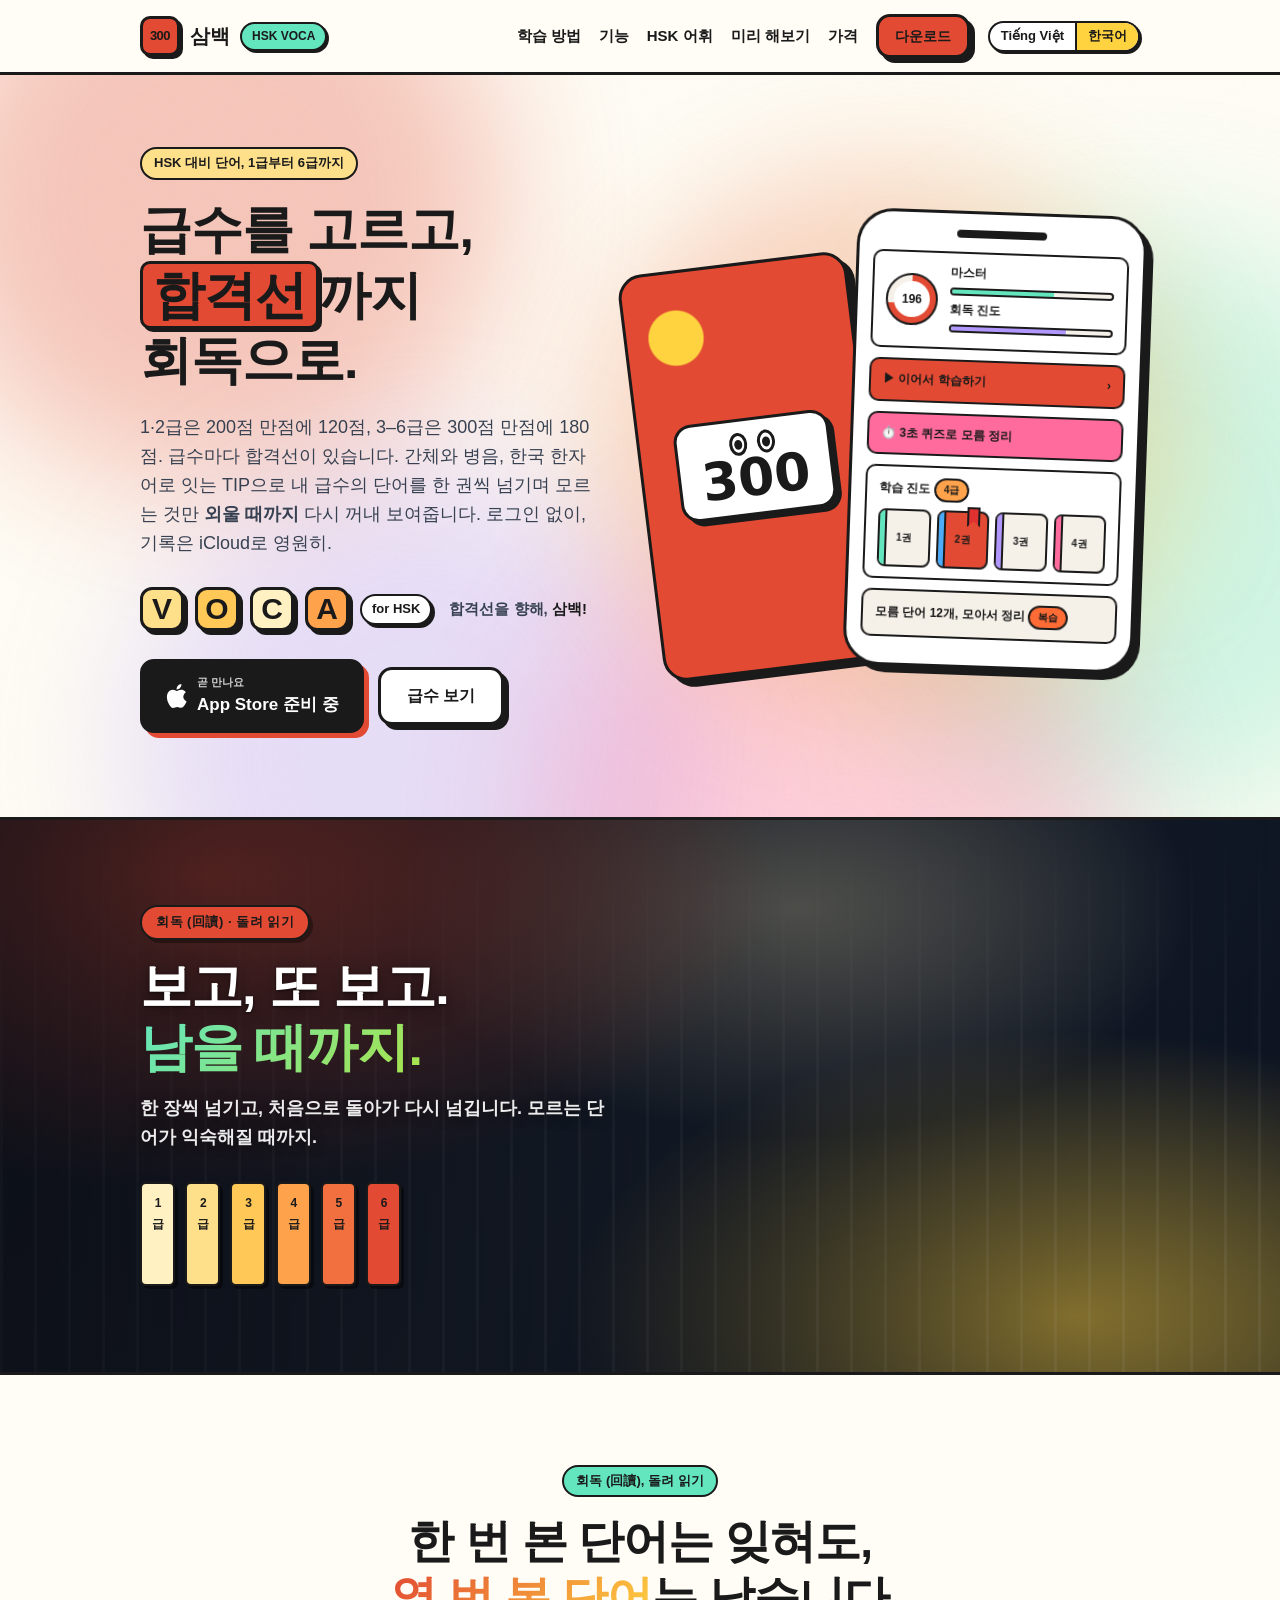
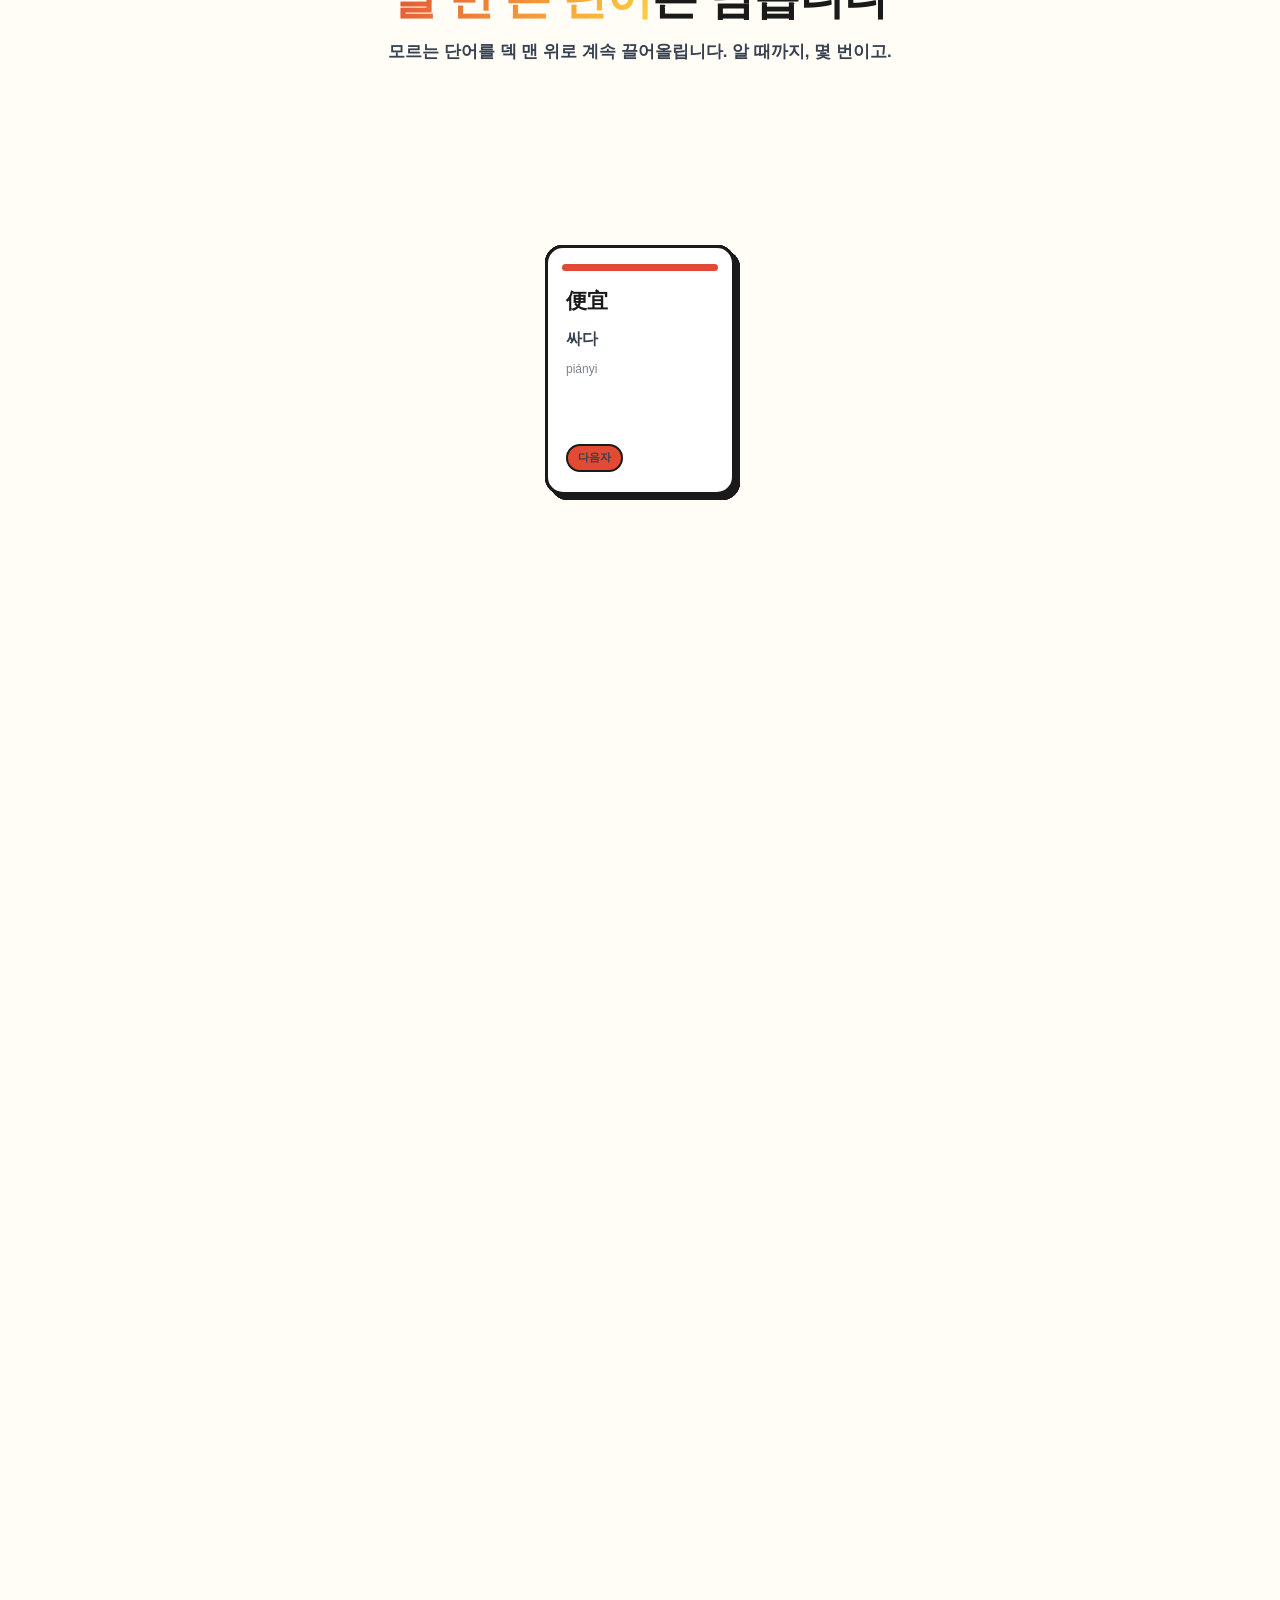
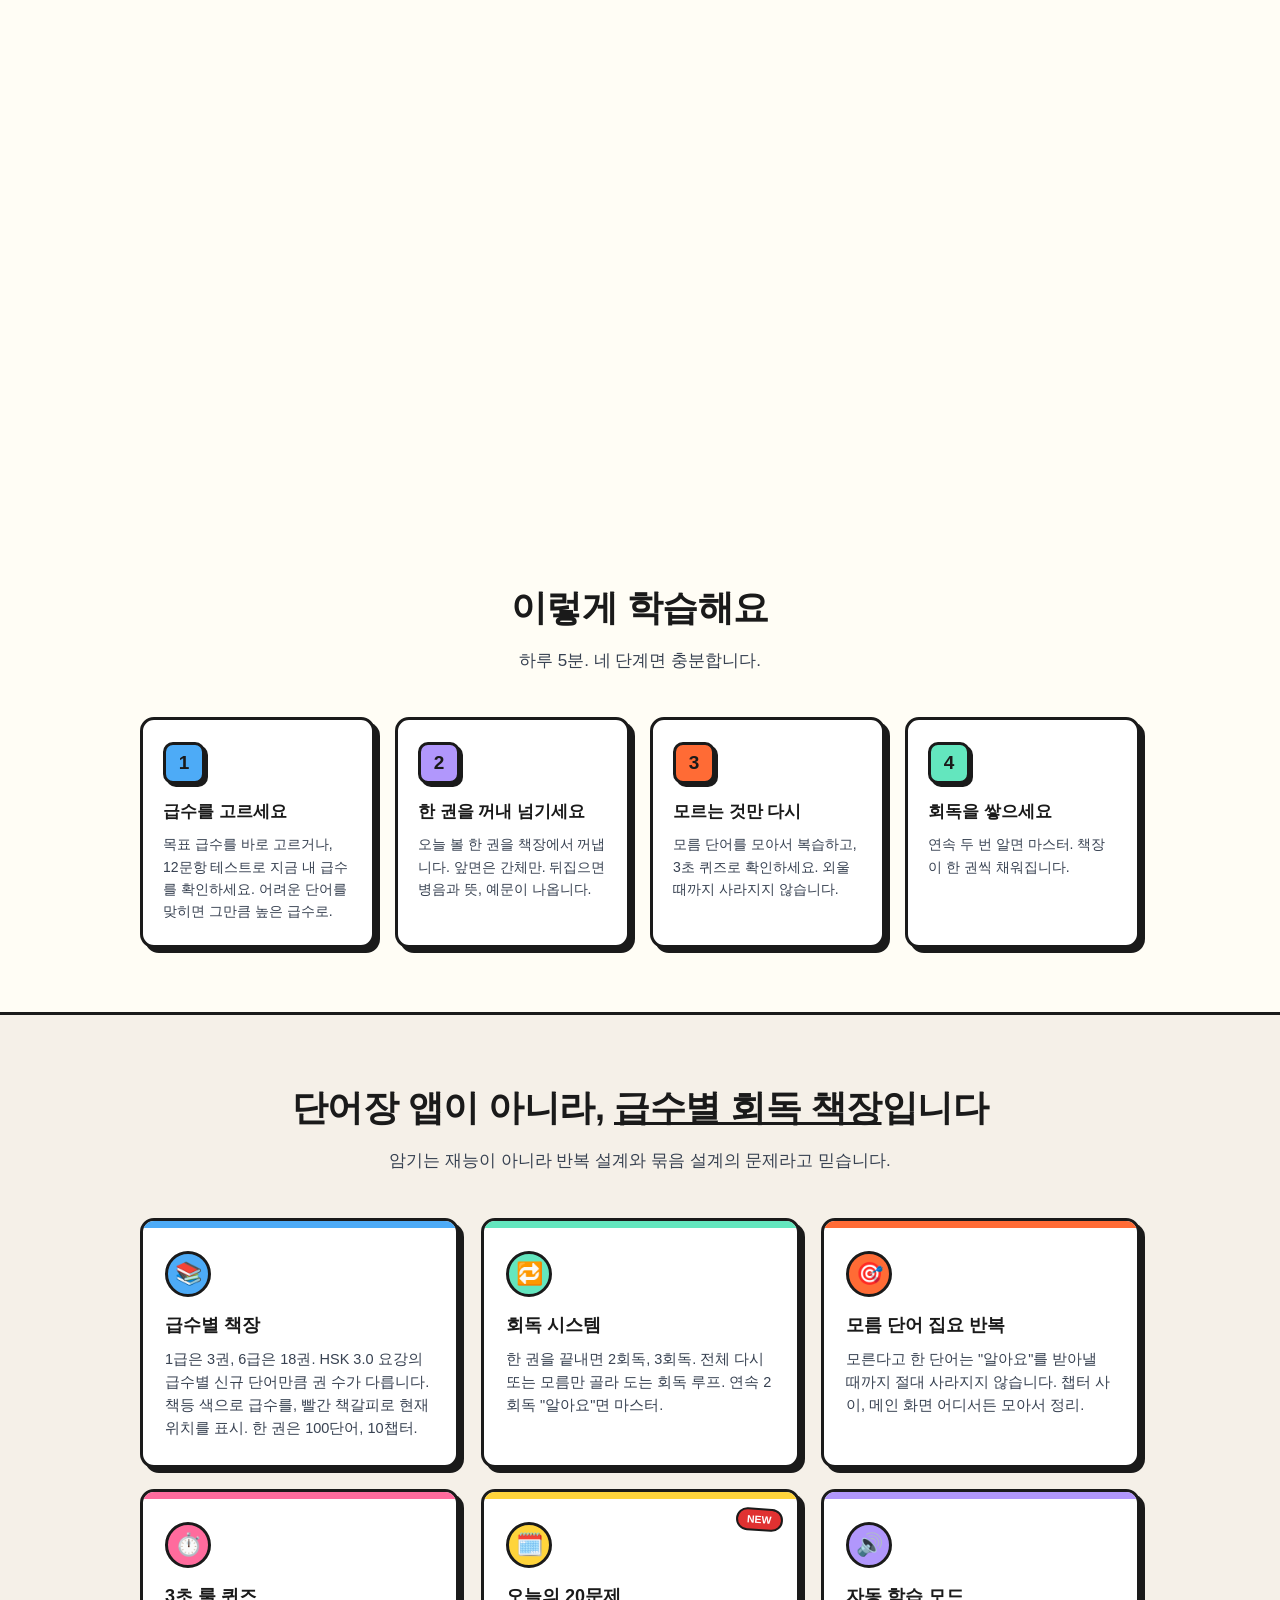
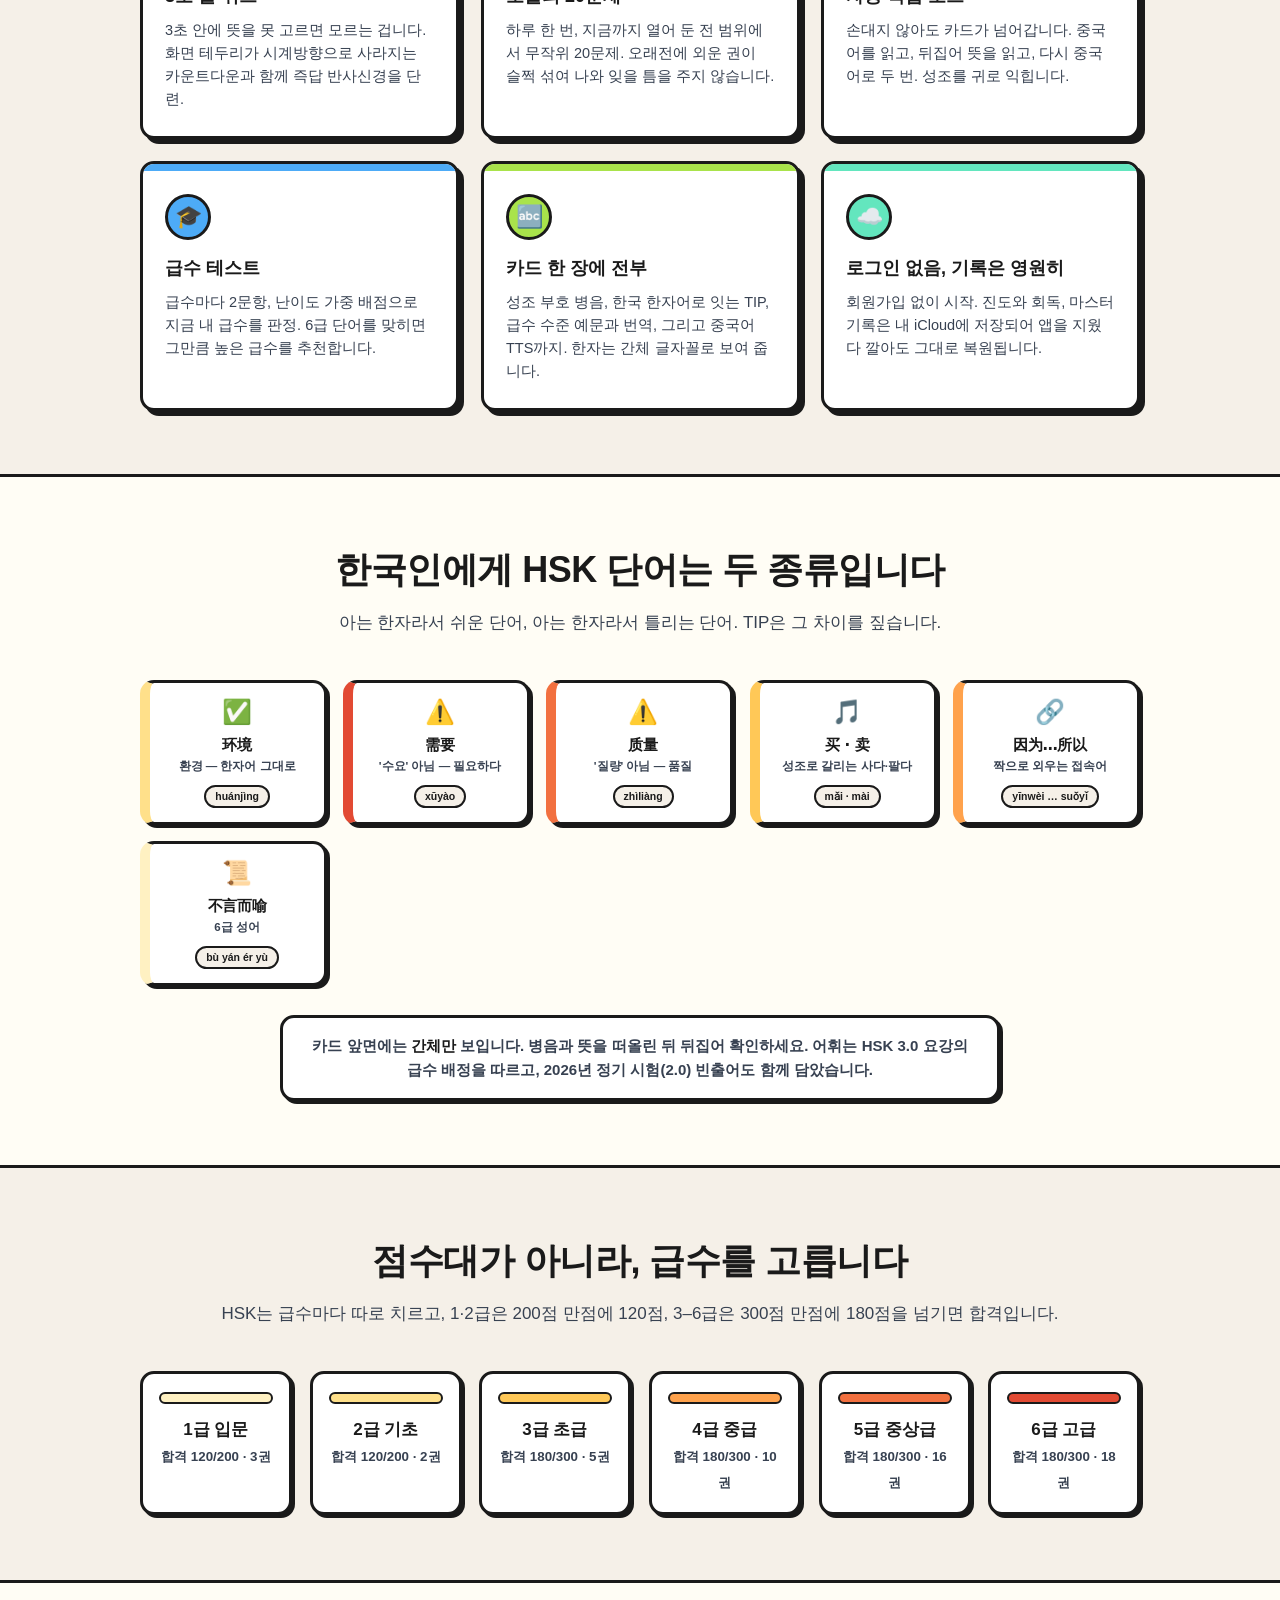
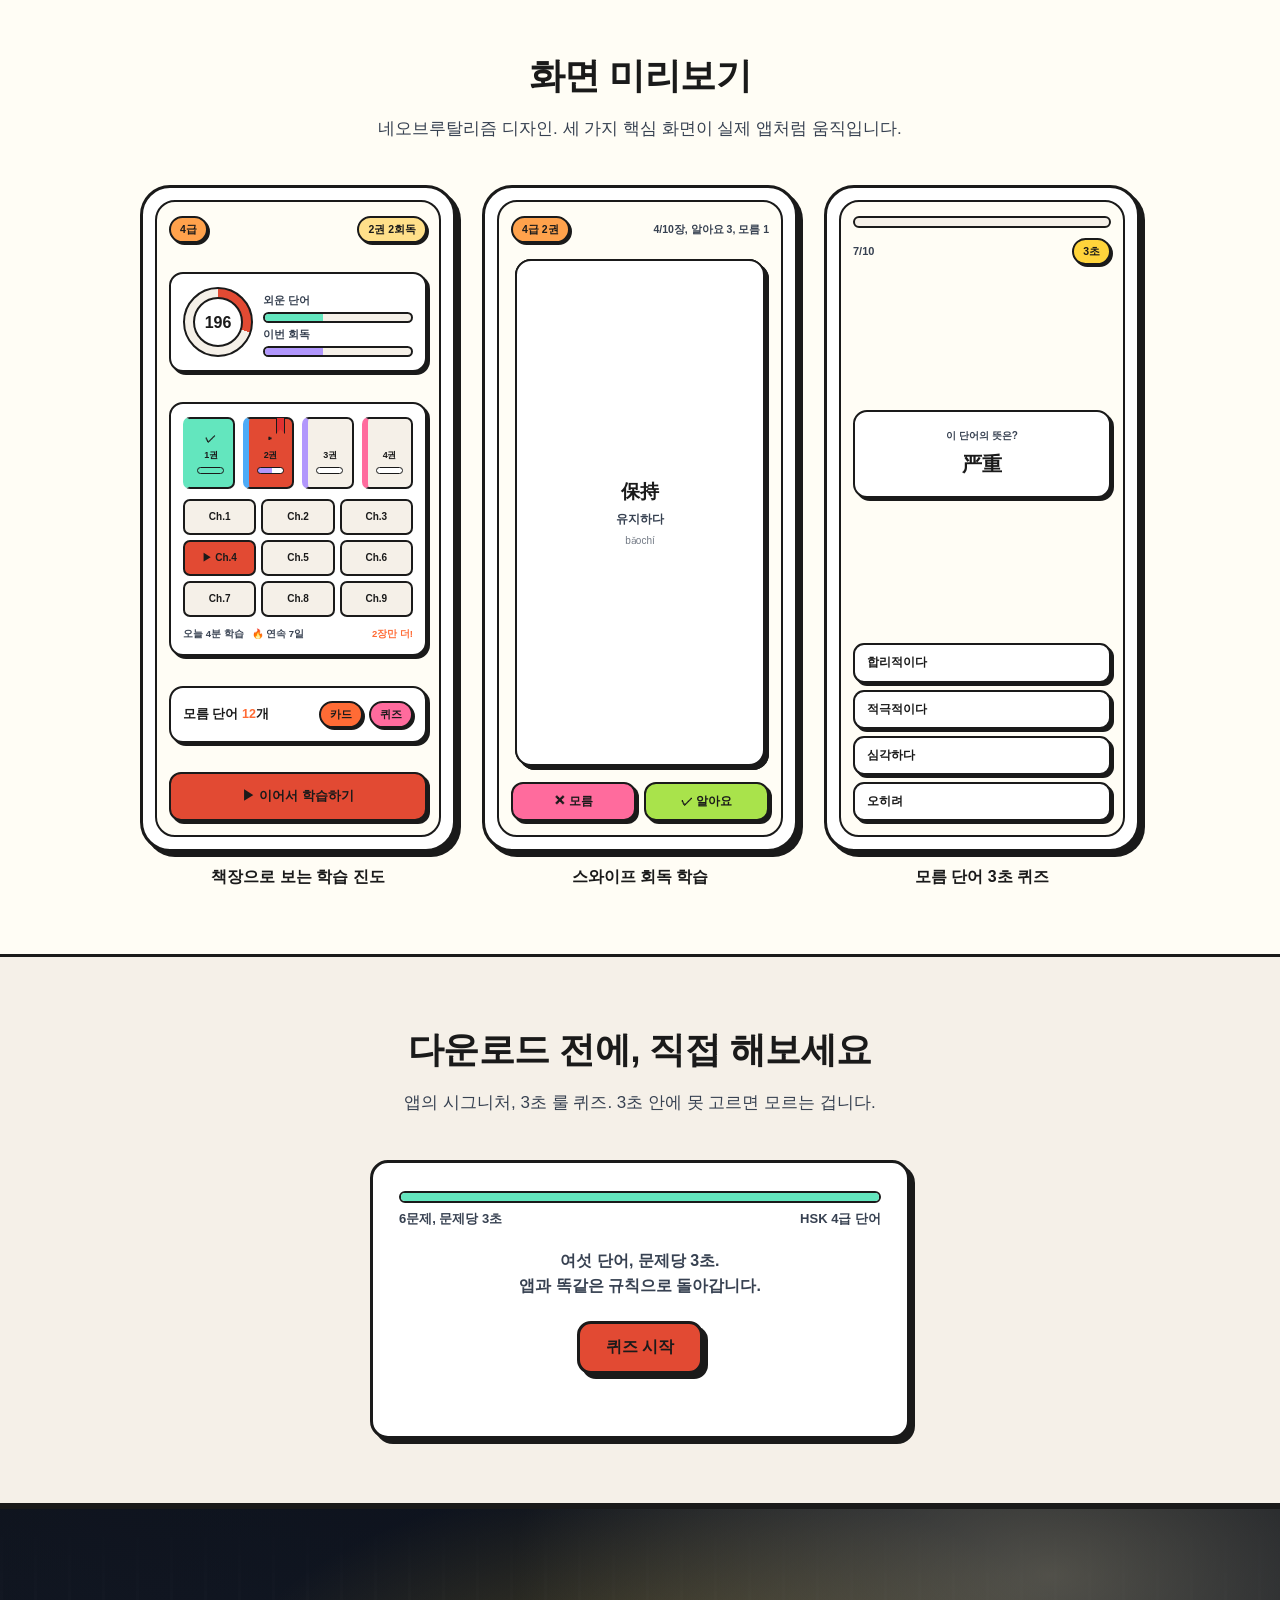
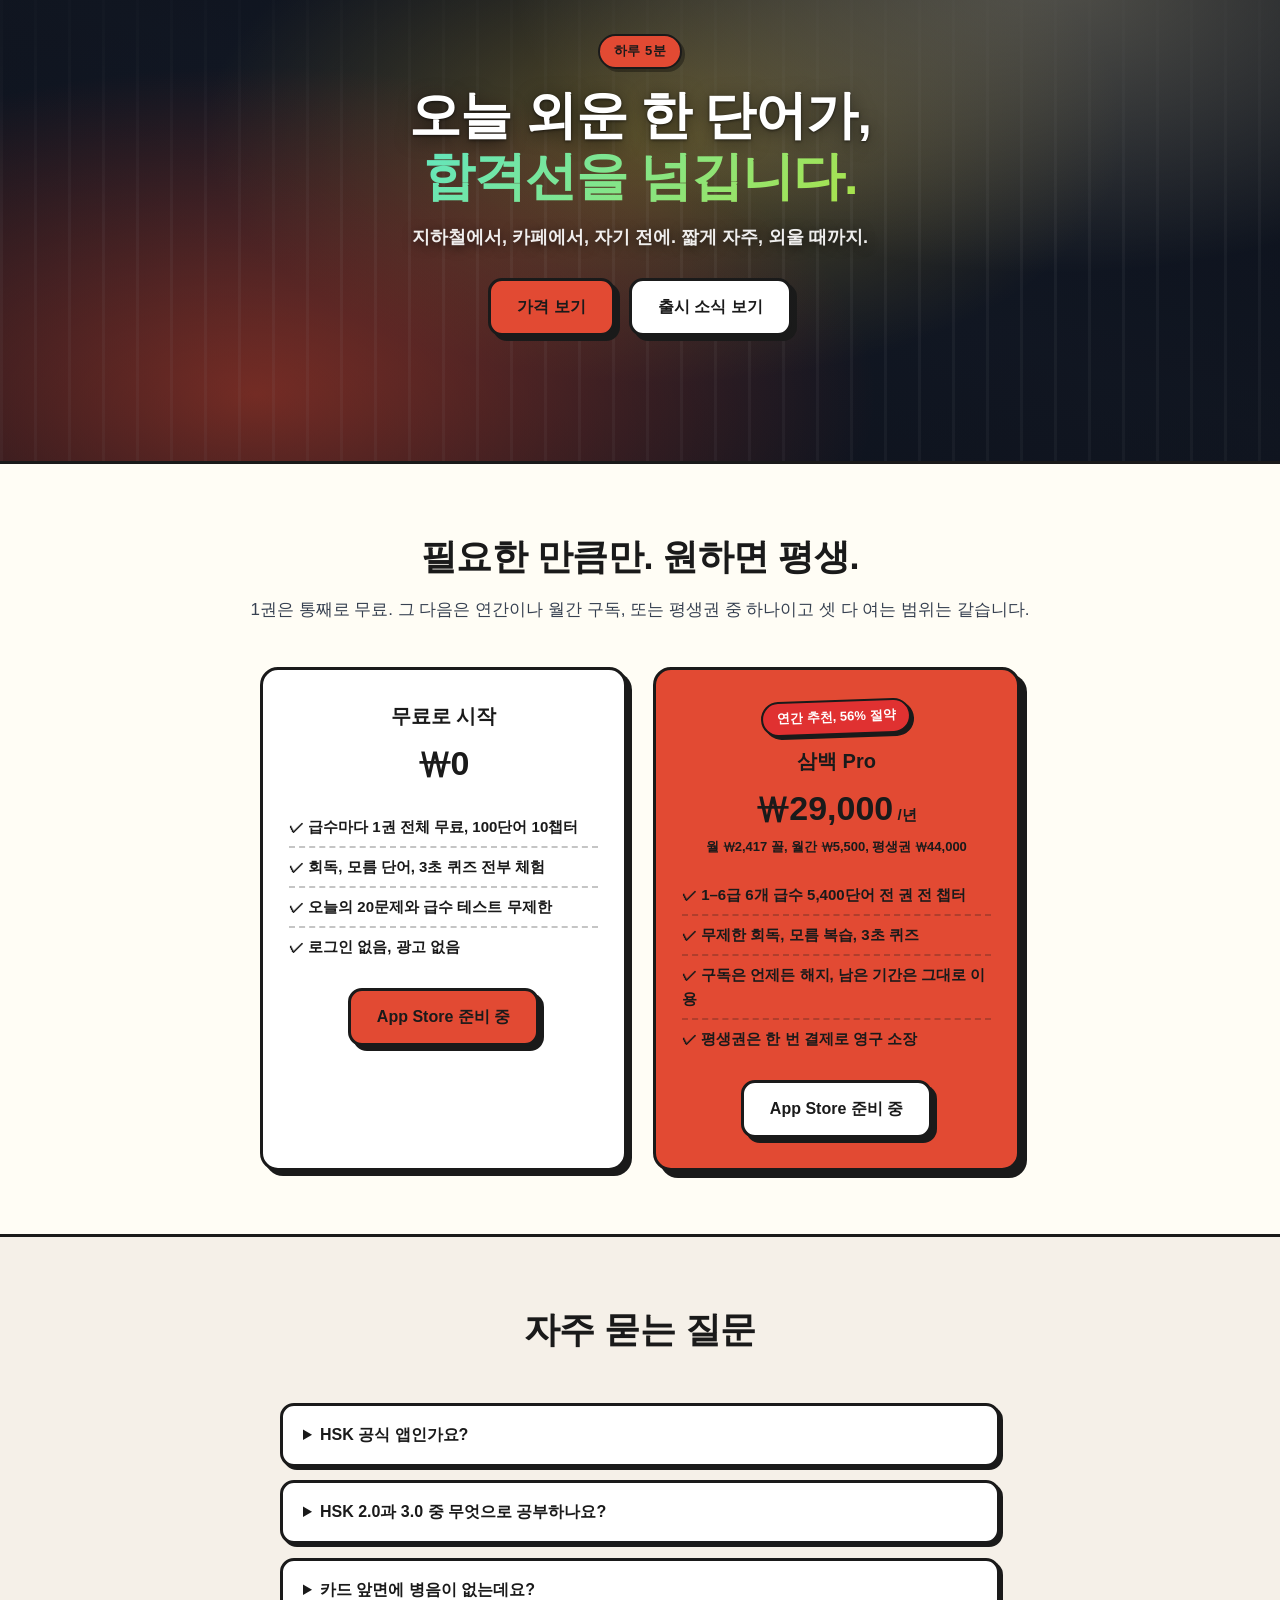
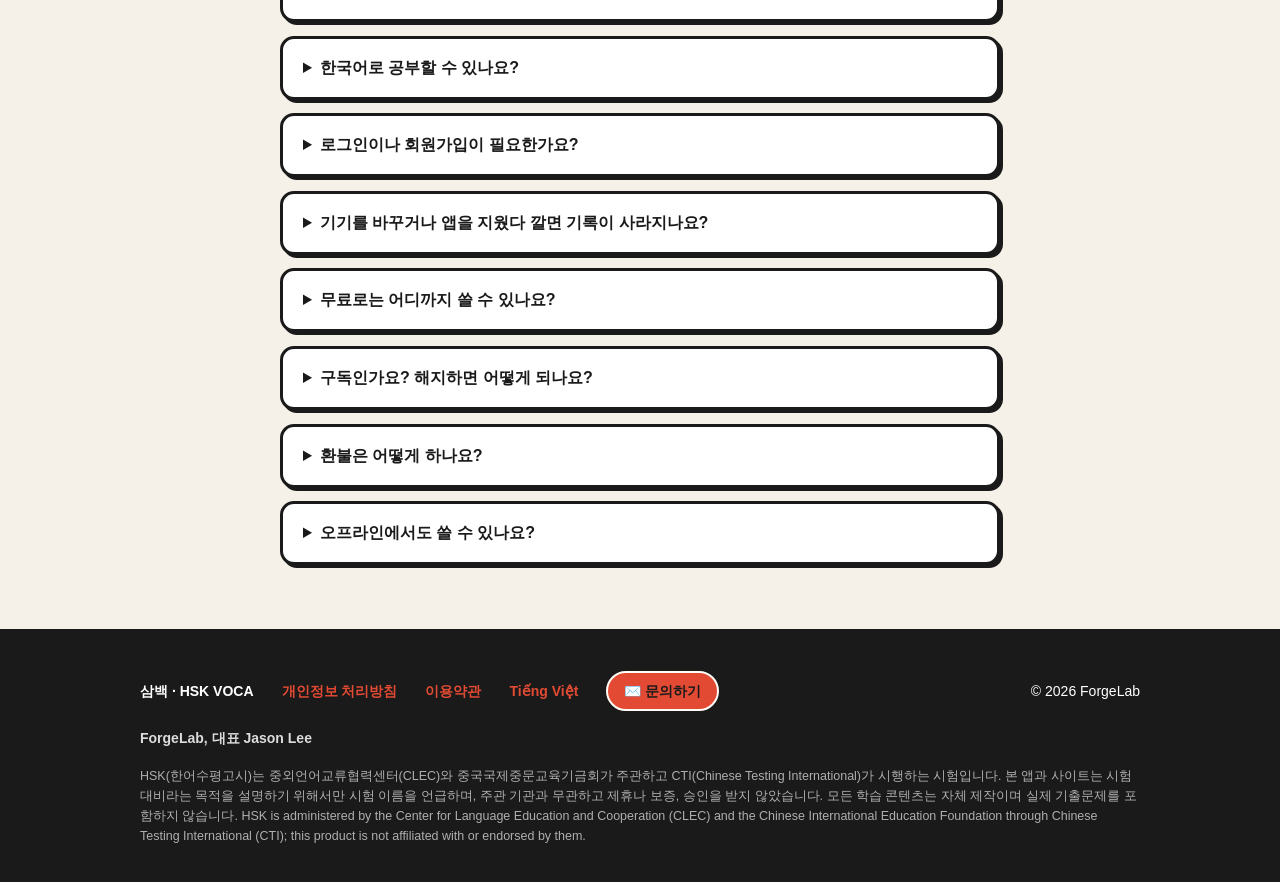
==== docs/ko/index.html @ 546df402 "Site: Vietnamese-first Từ Vựng HSK home, Korean page under /ko, vi/ko/en policies, HSK terms, phone " ====
<!DOCTYPE html>
<html lang="ko">
<head>
<meta charset="UTF-8" />
<meta name="viewport" content="width=device-width, initial-scale=1.0" />
<title>삼백 · HSK VOCA, 회독으로 끝내는 HSK 단어</title>
<meta name="description" content="삼백(HSK VOCA)은 HSK(한어수평고시) 대비 단어 앱입니다. 1급부터 6급까지 급수를 고르고, 간체·병음·한국 한자어 TIP으로 모르는 단어만 외울 때까지 회독. 로그인 없이, 기록은 iCloud로." />
<meta property="og:title" content="삼백 · HSK VOCA, 회독으로 끝내는 HSK 단어" />
<meta property="og:description" content="HSK 1–6급 급수별 단어 앱. 합격선까지 모르는 단어만 외울 때까지 회독." />
<meta property="og:type" content="website" />
<meta property="og:locale" content="ko_KR" />
<meta property="og:url" content="https://jsonpassion.github.io/C300/ko/" />
<link rel="canonical" href="https://jsonpassion.github.io/C300/ko/" />
<link rel="alternate" hreflang="vi" href="https://jsonpassion.github.io/C300/" />
<link rel="alternate" hreflang="ko" href="https://jsonpassion.github.io/C300/ko/" />
<link rel="alternate" hreflang="x-default" href="https://jsonpassion.github.io/C300/" />
<link rel="icon" href="data:image/svg+xml,%3Csvg xmlns='http://www.w3.org/2000/svg' viewBox='0 0 64 64'%3E%3Crect x='4' y='4' width='56' height='56' rx='12' fill='%23E24A33' stroke='%231A1A1A' stroke-width='5'/%3E%3Cpolygon points='32,14 37,27 51,27 40,36 44,50 32,41 20,50 24,36 13,27 27,27' fill='%23FFD23F' stroke='%231A1A1A' stroke-width='2'/%3E%3C/svg%3E" />
<link rel="stylesheet" href="../styles.css" />
</head>
<body>
<script>document.documentElement.classList.add('js');</script>

<!-- Soft drifting aurora + grain (atmosphere behind everything) -->
<div class="aurora" aria-hidden="true">
  <span class="blob b-blue"></span>
  <span class="blob b-mint"></span>
  <span class="blob b-lav"></span>
  <span class="blob b-pink"></span>
</div>
<div class="grain" aria-hidden="true"></div>

<!-- ======================= NAV ======================= -->
<nav class="nav">
  <div class="nav-inner">
    <a class="logo" href="#">
      <span class="logo-block">300</span> 삼백 <span class="logo-kr">HSK VOCA</span>
    </a>
    <div class="nav-links">
      <a href="#how">학습 방법</a>
      <a href="#features">기능</a>
      <a href="#topics">HSK 어휘</a>
      <a href="#demo">미리 해보기</a>
      <a href="#pricing">가격</a>
      <a class="nb-btn nav-cta" href="#download">다운로드</a>
    </div>
    <div class="lang-switch" aria-label="언어 선택 / Ngôn ngữ">
      <a href="../" lang="vi" hreflang="vi"><span class="ls-full">Tiếng Việt</span><span class="ls-short">VI</span></a>
      <a href="./" lang="ko" hreflang="ko" aria-current="page"><span class="ls-full">한국어</span><span class="ls-short">KO</span></a>
    </div>
  </div>
</nav>

<!-- ======================= HERO ======================= -->
<header class="hero wrap" id="download">
  <div data-reveal="up">
    <span class="nb-tag" style="background: #FFE08A; margin-bottom: 18px;">HSK 대비 단어, 1급부터 6급까지</span>
    <h1>급수를 고르고,<br /><span class="hl">합격선</span>까지<br />회독으로.</h1>
    <p class="sub">
      1·2급은 200점 만점에 120점, 3–6급은 300점 만점에 180점. 급수마다 합격선이 있습니다.
      간체와 병음, 한국 한자어로 잇는 TIP으로 내 급수의 단어를 한 권씩 넘기며 모르는 것만 <strong>외울 때까지</strong> 다시 꺼내 보여줍니다.
      로그인 없이, 기록은 iCloud로 영원히.
    </p>
    <div class="kr-brand" aria-label="VOCA for HSK, 합격선을 향해 삼백">
      <span class="kk" style="background: #FFE08A;">V</span>
      <span class="kk" style="background: #FFC857;">O</span>
      <span class="kk" style="background: #FFF1C2;">C</span>
      <span class="kk" style="background: #FFA24C;">A</span>
      <span class="kk-for">for HSK</span>
      <span class="kr-brand-label">합격선을 향해, <strong>삼백!</strong></span>
    </div>
    <div class="hero-ctas">
      <span class="store-badge soon" aria-label="App Store 출시 준비 중">
        <svg width="22" height="26" viewBox="0 0 22 26" fill="currentColor" aria-hidden="true"><path d="M18.3 13.8c0-3 2.5-4.5 2.6-4.6-1.4-2.1-3.6-2.4-4.4-2.4-1.9-.2-3.7 1.1-4.6 1.1-1 0-2.4-1.1-4-1.1-2 0-3.9 1.2-5 3-2.1 3.7-.5 9.1 1.5 12.1 1 1.5 2.2 3.1 3.8 3 1.5-.1 2.1-1 4-1s2.4 1 4 .9c1.7 0 2.7-1.5 3.7-3 1.2-1.7 1.6-3.4 1.7-3.5-.1 0-3.2-1.2-3.3-4.5zM15.2 4.8c.8-1 1.4-2.4 1.2-3.8-1.2.1-2.7.8-3.5 1.8-.8.9-1.5 2.3-1.3 3.7 1.4.1 2.8-.7 3.6-1.7z"/></svg>
        <span><small>곧 만나요</small><span class="big">App Store 준비 중</span></span>
      </span>
      <a class="nb-btn secondary" href="#levels">급수 보기</a>
    </div>
  </div>

  <!-- CSS-drawn app preview (출시 스크린샷 교체 전 임시 목업) -->
  <div class="hero-visual" data-reveal="zoom">
  <div class="glow" aria-hidden="true"></div>
  <div class="reel reel-slot" aria-hidden="true">
    <!-- 온보딩 영상 자리: assets/video/onboarding-loop.mp4 가 생기면 <video> 로 교체 -->
    <div class="slot-card"><b>300</b><span class="slot-eyes"><i></i><i></i></span></div>
  </div>
  <div class="phone" aria-hidden="true">
    <div class="notch"></div>
    <div class="mock-row score">
      <div class="mock-ring"><span>196</span></div>
      <div class="mock-bars">
        마스터 <div class="mock-bar"><i style="width:64%; background: var(--mint);"></i></div>
        회독 진도 <div class="mock-bar"><i style="width:72%; background: var(--lavender);"></i></div>
      </div>
    </div>
    <div class="mock-row mock-cta">▶ 이어서 학습하기 <span>›</span></div>
    <div class="mock-row" style="background: var(--pink);">⏱️ 3초 퀴즈로 모름 정리</div>
    <div class="mock-row">
      학습 진도 <span class="mock-chip" style="background: #FFA24C;">4급</span>
      <div class="mock-books" style="margin-top:8px;">
        <div class="mock-book">1권</div>
        <div class="mock-book reading b2">2권</div>
        <div class="mock-book b3">3권</div>
        <div class="mock-book b4">4권</div>
      </div>
    </div>
    <div class="mock-row" style="background: var(--surface);">모름 단어 12개, 모아서 정리 <span class="mock-chip" style="background: var(--coral);">복습</span></div>
  </div>
  </div>
</header>

<!-- ======================= STATEMENT BAND 1 ======================= -->
<section class="cinema" id="film" aria-label="회독 브랜드 필름">
  <!-- 가로 필름 자리: assets/video/hero-fan.mp4 가 생기면 <video> 로 교체 -->
  <div class="cinema-art" aria-hidden="true"></div>
  <div class="scrim"></div>
  <div class="cinema-inner">
    <div class="cinema-copy">
      <span class="kicker">회독 (回讀) · 돌려 읽기</span>
      <h2>보고, 또 보고.<br /><span class="film-hl">남을 때까지.</span></h2>
      <p>한 장씩 넘기고, 처음으로 돌아가 다시 넘깁니다. 모르는 단어가 익숙해질 때까지.</p>
      <div class="spines" aria-hidden="true">
        <span class="spine" style="background: #FFF1C2;">1급</span>
        <span class="spine" style="background: #FFE08A;">2급</span>
        <span class="spine" style="background: #FFC857;">3급</span>
        <span class="spine" style="background: #FFA24C;">4급</span>
        <span class="spine" style="background: #F2703F;">5급</span>
        <span class="spine" style="background: #E24A33;">6급</span>
      </div>
    </div>
  </div>
</section>

<!-- ======================= STORY: scroll-linked card fan ======================= -->
<section class="fan" id="story">
  <div class="fan-inner">
    <div class="fan-copy">
      <span class="nb-tag" style="background: var(--mint);">회독 (回讀), 돌려 읽기</span>
      <h2>한 번 본 단어는 잊혀도,<br /><em>열 번 본 단어</em>는 남습니다</h2>
      <p>모르는 단어를 덱 맨 위로 계속 끌어올립니다. 알 때까지, 몇 번이고.</p>
    </div>
    <div class="fan-stage">
      <div class="fan-deck" id="fanDeck">
        <article class="fan-card" style="--a:-26deg; --x:-340px; --y:34px;">
          <div class="fc-strip" style="background: #FFF1C2;"></div>
          <b lang="zh-CN">环境</b><span>환경</span><i>huánjìng</i>
          <span class="fc-badge" style="background: #FFF1C2;">한자어 같음</span>
        </article>
        <article class="fan-card" style="--a:-15deg; --x:-196px; --y:8px;">
          <div class="fc-strip" style="background: #FFE08A;"></div>
          <b lang="zh-CN">需要</b><span>필요하다</span><i>xūyào</i>
          <span class="fc-badge" style="background: #FFE08A;">뜻이 다른 한자어</span>
        </article>
        <article class="fan-card" style="--a:-5deg; --x:-66px; --y:-6px;">
          <div class="fc-strip" style="background: #FFC857;"></div>
          <b lang="zh-CN">否则</b><span>그렇지 않으면</span><i>fǒuzé</i>
          <span class="fc-badge" style="background: #FFC857;">접속어</span>
        </article>
        <article class="fan-card" style="--a:5deg; --x:66px; --y:-6px;">
          <div class="fc-strip" style="background: #FFA24C;"></div>
          <b lang="zh-CN">采取</b><span>채택하다</span><i>cǎiqǔ</i>
          <span class="fc-badge" style="background: #FFA24C;">서면어</span>
        </article>
        <article class="fan-card" style="--a:15deg; --x:196px; --y:8px;">
          <div class="fc-strip" style="background: #F2703F;"></div>
          <b lang="zh-CN">截然不同</b><span>완전히 다르다</span><i>jiérán bùtóng</i>
          <span class="fc-badge" style="background: #F2703F;">성어</span>
        </article>
        <article class="fan-card" style="--a:26deg; --x:340px; --y:34px;">
          <div class="fc-strip" style="background: #E24A33;"></div>
          <b lang="zh-CN">便宜</b><span>싸다</span><i>piányi</i>
          <span class="fc-badge" style="background: #E24A33;">다음자</span>
        </article>
      </div>
    </div>
  </div>
</section>

<!-- ======================= HOW IT WORKS ======================= -->
<section id="how">
  <div class="wrap">
    <div class="sec-head">
      <h2>이렇게 학습해요</h2>
      <p>하루 5분. 네 단계면 충분합니다.</p>
    </div>
    <div class="steps">
      <div class="step">
        <div class="step-num" style="background: var(--blue);">1</div>
        <h3>급수를 고르세요</h3>
        <p>목표 급수를 바로 고르거나, 12문항 테스트로 지금 내 급수를 확인하세요. 어려운 단어를 맞히면 그만큼 높은 급수로.</p>
      </div>
      <div class="step">
        <div class="step-num" style="background: var(--lavender);">2</div>
        <h3>한 권을 꺼내 넘기세요</h3>
        <p>오늘 볼 한 권을 책장에서 꺼냅니다. 앞면은 간체만. 뒤집으면 병음과 뜻, 예문이 나옵니다.</p>
      </div>
      <div class="step">
        <div class="step-num" style="background: var(--coral);">3</div>
        <h3>모르는 것만 다시</h3>
        <p>모름 단어를 모아서 복습하고, 3초 퀴즈로 확인하세요. 외울 때까지 사라지지 않습니다.</p>
      </div>
      <div class="step">
        <div class="step-num" style="background: var(--mint);">4</div>
        <h3>회독을 쌓으세요</h3>
        <p>연속 두 번 알면 마스터. 책장이 한 권씩 채워집니다.</p>
      </div>
    </div>
  </div>
</section>

<!-- ======================= FEATURES ======================= -->
<section id="features" class="alt">
  <div class="wrap">
    <div class="sec-head">
      <h2>단어장 앱이 아니라, <u>급수별 회독 책장</u>입니다</h2>
      <p>암기는 재능이 아니라 반복 설계와 묶음 설계의 문제라고 믿습니다.</p>
    </div>
    <div class="grid">
      <div class="feature">
        <div class="strip" style="background: var(--blue);"></div>
        <div class="icon" style="background: var(--blue);">📚</div>
        <h3>급수별 책장</h3>
        <p>1급은 3권, 6급은 18권. HSK 3.0 요강의 급수별 신규 단어만큼 권 수가 다릅니다. 책등 색으로 급수를, 빨간 책갈피로 현재 위치를 표시. 한 권은 100단어, 10챕터.</p>
      </div>
      <div class="feature">
        <div class="strip" style="background: var(--mint);"></div>
        <div class="icon" style="background: var(--mint);">🔁</div>
        <h3>회독 시스템</h3>
        <p>한 권을 끝내면 2회독, 3회독. 전체 다시 또는 모름만 골라 도는 회독 루프. 연속 2회독 "알아요"면 마스터.</p>
      </div>
      <div class="feature">
        <div class="strip" style="background: var(--coral);"></div>
        <div class="icon" style="background: var(--coral);">🎯</div>
        <h3>모름 단어 집요 반복</h3>
        <p>모른다고 한 단어는 "알아요"를 받아낼 때까지 절대 사라지지 않습니다. 챕터 사이, 메인 화면 어디서든 모아서 정리.</p>
      </div>
      <div class="feature">
        <div class="strip" style="background: var(--pink);"></div>
        <div class="icon" style="background: var(--pink);">⏱️</div>
        <h3>3초 룰 퀴즈</h3>
        <p>3초 안에 뜻을 못 고르면 모르는 겁니다. 화면 테두리가 시계방향으로 사라지는 카운트다운과 함께 즉답 반사신경을 단련.</p>
      </div>
      <div class="feature">
        <span class="new-flag">NEW</span>
        <div class="strip" style="background: var(--yellow);"></div>
        <div class="icon" style="background: var(--yellow);">🗓️</div>
        <h3>오늘의 20문제</h3>
        <p>하루 한 번, 지금까지 열어 둔 전 범위에서 무작위 20문제. 오래전에 외운 권이 슬쩍 섞여 나와 잊을 틈을 주지 않습니다.</p>
      </div>
      <div class="feature">
        <div class="strip" style="background: var(--lavender);"></div>
        <div class="icon" style="background: var(--lavender);">🔊</div>
        <h3>자동 학습 모드</h3>
        <p>손대지 않아도 카드가 넘어갑니다. 중국어를 읽고, 뒤집어 뜻을 읽고, 다시 중국어로 두 번. 성조를 귀로 익힙니다.</p>
      </div>
      <div class="feature">
        <div class="strip" style="background: var(--blue);"></div>
        <div class="icon" style="background: var(--blue);">🎓</div>
        <h3>급수 테스트</h3>
        <p>급수마다 2문항, 난이도 가중 배점으로 지금 내 급수를 판정. 6급 단어를 맞히면 그만큼 높은 급수를 추천합니다.</p>
      </div>
      <div class="feature">
        <div class="strip" style="background: var(--lime);"></div>
        <div class="icon" style="background: var(--lime);">🔤</div>
        <h3>카드 한 장에 전부</h3>
        <p>성조 부호 병음, 한국 한자어로 잇는 TIP, 급수 수준 예문과 번역, 그리고 중국어 TTS까지. 한자는 간체 글자꼴로 보여 줍니다.</p>
      </div>
      <div class="feature">
        <div class="strip" style="background: var(--mint);"></div>
        <div class="icon" style="background: var(--mint);">☁️</div>
        <h3>로그인 없음, 기록은 영원히</h3>
        <p>회원가입 없이 시작. 진도와 회독, 마스터 기록은 내 iCloud에 저장되어 앱을 지웠다 깔아도 그대로 복원됩니다.</p>
      </div>
    </div>
  </div>
</section>

<!-- ======================= TOPIC SHELF ======================= -->
<section id="topics">
  <div class="wrap">
    <div class="sec-head">
      <h2>한국인에게 HSK 단어는 두 종류입니다</h2>
      <p>아는 한자라서 쉬운 단어, 아는 한자라서 틀리는 단어. TIP은 그 차이를 짚습니다.</p>
    </div>
    <div class="topics">
      <div class="topic" style="border-left-color: #FFE08A;"><div class="t-icon" aria-hidden="true">✅</div><h4 lang="zh-CN">环境</h4><small>환경 — 한자어 그대로</small><span class="t-count">huánjìng</span></div>
      <div class="topic" style="border-left-color: #E24A33;"><div class="t-icon" aria-hidden="true">⚠️</div><h4 lang="zh-CN">需要</h4><small>'수요' 아님 — 필요하다</small><span class="t-count">xūyào</span></div>
      <div class="topic" style="border-left-color: #F2703F;"><div class="t-icon" aria-hidden="true">⚠️</div><h4 lang="zh-CN">质量</h4><small>'질량' 아님 — 품질</small><span class="t-count">zhìliàng</span></div>
      <div class="topic" style="border-left-color: #FFC857;"><div class="t-icon" aria-hidden="true">🎵</div><h4 lang="zh-CN">买 · 卖</h4><small>성조로 갈리는 사다·팔다</small><span class="t-count">mǎi · mài</span></div>
      <div class="topic" style="border-left-color: #FFA24C;"><div class="t-icon" aria-hidden="true">🔗</div><h4 lang="zh-CN">因为…所以</h4><small>짝으로 외우는 접속어</small><span class="t-count">yīnwèi … suǒyǐ</span></div>
      <div class="topic" style="border-left-color: #FFF1C2;"><div class="t-icon" aria-hidden="true">📜</div><h4 lang="zh-CN">不言而喻</h4><small>6급 성어</small><span class="t-count">bù yán ér yù</span></div>
    </div>
    <p class="topics-note">
      카드 앞면에는 <strong>간체만</strong> 보입니다. 병음과 뜻을 떠올린 뒤 뒤집어 확인하세요.
      어휘는 HSK 3.0 요강의 급수 배정을 따르고, 2026년 정기 시험(2.0) 빈출어도 함께 담았습니다.
    </p>
  </div>
</section>

<!-- ======================= LEVELS ======================= -->
<section id="levels" class="alt">
  <div class="wrap">
    <div class="sec-head">
      <h2>점수대가 아니라, 급수를 고릅니다</h2>
      <p>HSK는 급수마다 따로 치르고, 1·2급은 200점 만점에 120점, 3–6급은 300점 만점에 180점을 넘기면 합격입니다.</p>
    </div>
    <div class="levels levels-6">
      <div class="level"><div class="chip" style="background: #FFF1C2;"></div><h4>1급 입문</h4><small>합격 120/200 · 3권</small></div>
      <div class="level"><div class="chip" style="background: #FFE08A;"></div><h4>2급 기초</h4><small>합격 120/200 · 2권</small></div>
      <div class="level"><div class="chip" style="background: #FFC857;"></div><h4>3급 초급</h4><small>합격 180/300 · 5권</small></div>
      <div class="level"><div class="chip" style="background: #FFA24C;"></div><h4>4급 중급</h4><small>합격 180/300 · 10권</small></div>
      <div class="level"><div class="chip" style="background: #F2703F;"></div><h4>5급 중상급</h4><small>합격 180/300 · 16권</small></div>
      <div class="level"><div class="chip" style="background: #E24A33;"></div><h4>6급 고급</h4><small>합격 180/300 · 18권</small></div>
    </div>
  </div>
</section>

<!-- ======================= SCREENSHOTS ======================= -->
<section id="screens">
  <div class="wrap">
    <div class="sec-head">
      <h2>화면 미리보기</h2>
      <p>네오브루탈리즘 디자인. 세 가지 핵심 화면이 실제 앱처럼 움직입니다.</p>
    </div>
    <div class="shots">
      <div>
        <div class="shot-frame">
          <div class="shot-anim sa-dash" aria-label="대시보드 애니메이션 미리보기">
            <div class="sa-top">
              <span class="sa-pill" style="background: #FFA24C;">4급</span>
              <span class="sa-pill" style="background: #FFE08A;">2권 2회독</span>
            </div>
            <div class="sa-card">
              <div class="sa-ring"><i></i><span>196</span></div>
              <div class="sa-bars">
                <small>외운 단어</small>
                <div class="sa-bar"><i class="sa-fill-mint"></i></div>
                <small>이번 회독</small>
                <div class="sa-bar"><i class="sa-fill-blue"></i></div>
              </div>
            </div>
            <div class="sa-card">
              <div class="sa-shelf">
                <div class="sa-book sa-done" style="border-left-color: var(--mint);"><i>✓</i><span>1권</span></div>
                <div class="sa-book sa-reading" style="border-left-color: var(--blue);"><b></b><i>▸</i><span>2권</span></div>
                <div class="sa-book" style="border-left-color: var(--lavender);"><i></i><span>3권</span></div>
                <div class="sa-book" style="border-left-color: var(--pink);"><i></i><span>4권</span></div>
              </div>
              <div class="sa-grid">
                <span class="sa-cell sa-c1">Ch.1</span>
                <span class="sa-cell sa-c2">Ch.2</span>
                <span class="sa-cell sa-c3">Ch.3</span>
                <span class="sa-cell sa-cur">▶ Ch.4</span>
                <span class="sa-cell">Ch.5</span>
                <span class="sa-cell">Ch.6</span>
                <span class="sa-cell">Ch.7</span>
                <span class="sa-cell">Ch.8</span>
                <span class="sa-cell">Ch.9</span>
              </div>
              <div class="sa-stats">오늘 4분 학습<b>🔥 연속 7일</b><em>2장만 더!</em></div>
            </div>
            <div class="sa-card sa-weak">
              <span>모름 단어 <b>12</b>개</span>
              <span class="sa-pill" style="background: var(--coral);">카드</span>
              <span class="sa-pill" style="background: var(--pink);">퀴즈</span>
            </div>
            <div class="sa-cta">▶ 이어서 학습하기</div>
          </div>
        </div>
        <p class="shot-cap">책장으로 보는 학습 진도</p>
      </div>
      <div>
        <div class="shot-frame">
          <div class="shot-anim" aria-label="단어 카드 스와이프 애니메이션 미리보기">
            <div class="sa-top">
              <span class="sa-pill" style="background: #FFA24C;">4급 2권</span>
              <span class="sa-count">4/10장, 알아요 3, 모름 1</span>
            </div>
            <div class="sa-stage">
              <div class="sa-word sa-back"></div>
              <div class="sa-word sa-cardB"><h4 lang="zh-CN">效率</h4><p>효율</p><em>xiàolǜ</em><div class="sa-tint sa-tint-coral">✕ 모름</div></div>
              <div class="sa-word sa-cardA"><h4 lang="zh-CN">保持</h4><p>유지하다</p><em>bǎochí</em><div class="sa-tint sa-tint-mint">✓ 알아요</div></div>
            </div>
            <div class="sa-btns">
              <span class="sa-btn sa-no">✕ 모름</span>
              <span class="sa-btn sa-ok">✓ 알아요</span>
            </div>
          </div>
        </div>
        <p class="shot-cap">스와이프 회독 학습</p>
      </div>
      <div>
        <div class="shot-frame">
          <div class="shot-anim" aria-label="3초 퀴즈 애니메이션 미리보기">
            <div class="sa-qbar"><i></i></div>
            <div class="sa-qmeta"><span>7/10</span><span class="sa-pill" style="background: var(--yellow);">3초</span></div>
            <div class="sa-qword"><small>이 단어의 뜻은?</small><h4 lang="zh-CN">严重</h4></div>
            <div class="sa-opts">
              <span class="sa-opt">합리적이다</span>
              <span class="sa-opt">적극적이다</span>
              <span class="sa-opt sa-correct">심각하다<b>✓</b></span>
              <span class="sa-opt">오히려</span>
            </div>
          </div>
        </div>
        <p class="shot-cap">모름 단어 3초 퀴즈</p>
      </div>
    </div>
  </div>
</section>

<!-- ======================= LIVE DEMO (3초 퀴즈 맛보기) ======================= -->
<section id="demo" class="alt">
  <div class="wrap">
    <div class="sec-head">
      <h2>다운로드 전에, 직접 해보세요</h2>
      <p>앱의 시그니처, 3초 룰 퀴즈. 3초 안에 못 고르면 모르는 겁니다.</p>
    </div>
    <div class="demo-card">
      <div class="demo-timer" id="demoTimer"><i id="demoTimerFill"></i></div>
      <div class="demo-meta"><span id="demoCount">6문제, 문제당 3초</span><span id="demoTag">HSK 4급 단어</span></div>
      <div id="demoStage" class="demo-center">
        <p style="color: var(--body); font-weight: 700; margin: 18px 0 22px;">여섯 단어, 문제당 3초.<br />앱과 똑같은 규칙으로 돌아갑니다.</p>
        <button class="nb-btn" id="demoStart">퀴즈 시작</button>
      </div>
      <p class="demo-note" id="demoNote"></p>
    </div>
  </div>
</section>

<!-- ======================= STATEMENT BAND 2 ======================= -->
<section class="cinema center" id="closing" aria-label="지금 시작">
  <div class="cinema-art art-b" aria-hidden="true"></div>
  <div class="scrim"></div>
  <div class="cinema-inner">
    <div class="cinema-copy">
      <span class="kicker">하루 5분</span>
      <h2>오늘 외운 한 단어가,<br /><span class="film-hl">합격선을 넘깁니다.</span></h2>
      <p>지하철에서, 카페에서, 자기 전에. 짧게 자주, 외울 때까지.</p>
      <div class="cinema-ctas">
        <a class="nb-btn" href="#pricing">가격 보기</a>
        <a class="nb-btn secondary" href="#download">출시 소식 보기</a>
      </div>
    </div>
  </div>
</section>

<!-- ======================= PRICING ======================= -->
<section id="pricing">
  <div class="wrap">
    <div class="sec-head">
      <h2>필요한 만큼만. 원하면 평생.</h2>
      <p>1권은 통째로 무료. 그 다음은 연간이나 월간 구독, 또는 평생권 중 하나이고 셋 다 여는 범위는 같습니다.</p>
    </div>
    <div class="pricing">
      <div class="price-card">
        <h3>무료로 시작</h3>
        <div class="price">₩0</div>
        <ul>
          <li>급수마다 1권 전체 무료, 100단어 10챕터</li>
          <li>회독, 모름 단어, 3초 퀴즈 전부 체험</li>
          <li>오늘의 20문제와 급수 테스트 무제한</li>
          <li>로그인 없음, 광고 없음</li>
        </ul>
        <a class="nb-btn" href="#download" style="margin-top: 22px;">App Store 준비 중</a>
      </div>
      <div class="price-card hot">
        <span class="sale-badge">연간 추천, 56% 절약</span>
        <h3>삼백 Pro</h3>
        <div class="price">₩29,000<span style="font-size:0.45em; font-weight:800;"> /년</span></div>
        <div class="price-note">월 ₩2,417 꼴, 월간 ₩5,500, 평생권 ₩44,000</div>
        <ul>
          <li>1–6급 6개 급수 5,400단어 전 권 전 챕터</li>
          <li>무제한 회독, 모름 복습, 3초 퀴즈</li>
          <li>구독은 언제든 해지, 남은 기간은 그대로 이용</li>
          <li>평생권은 한 번 결제로 영구 소장</li>
        </ul>
        <a class="nb-btn secondary" href="#download" style="margin-top: 22px;">App Store 준비 중</a>
      </div>
    </div>
  </div>
</section>

<!-- ======================= FAQ ======================= -->
<section class="alt">
  <div class="wrap">
    <div class="sec-head"><h2>자주 묻는 질문</h2></div>
    <div class="faq">
      <details>
        <summary>HSK 공식 앱인가요?</summary>
        <p>아니요. 삼백(HSK VOCA)은 ForgeLab이 독립적으로 개발한 학습 도구로, HSK를 주관하는 중외언어교류협력센터(CLEC)와 중국국제중문교육기금회, 시험을 시행하는 CTI(Chinese Testing International)와 아무런 제휴나 보증 관계가 없습니다. 시험 이름은 "시험 대비"라는 목적을 설명하기 위해서만 언급합니다. 모든 학습 콘텐츠는 자체 제작이며 실제 기출문제를 포함하지 않습니다.</p>
      </details>
      <details>
        <summary>HSK 2.0과 3.0 중 무엇으로 공부하나요?</summary>
        <p>어휘는 HSK 3.0 요강(누적 1급 300 → 6급 5,400단어)의 급수 배정을 따릅니다. 2026년 정기 시험은 아직 2.0으로 치르지만 3.0 요강이 2.0 단어를 거의 포함하므로, 지금 시험을 보든 전환 후에 보든 같은 책장으로 준비할 수 있습니다. 합격선(1·2급 120/200, 3–6급 180/300)은 두 버전이 같습니다. 7–9급은 점수 척도가 공개되면 추가할 예정입니다.</p>
      </details>
      <details>
        <summary>카드 앞면에 병음이 없는데요?</summary>
        <p>일부러 가렸습니다. 시험지에는 병음이 없으니까요. 앞면의 간체만 보고 발음과 뜻을 떠올린 뒤 뒤집으면 간체, 병음, 뜻, TIP, 예문이 한 번에 나옵니다.</p>
      </details>
      <details>
        <summary>한국어로 공부할 수 있나요?</summary>
        <p>네. 앱은 베트남어와 한국어를 지원합니다. 설정에서 언어를 한국어로 바꾸면 화면과 단어 뜻이 한국어로 나옵니다.</p>
      </details>
      <details>
        <summary>로그인이나 회원가입이 필요한가요?</summary>
        <p>아니요. 계정 없이 바로 시작합니다. 학습 기록은 사용자 본인의 iCloud에 저장되고, 구매는 Apple ID가 처리합니다. 개발자 서버에는 아무것도 저장되지 않습니다.</p>
      </details>
      <details>
        <summary>기기를 바꾸거나 앱을 지웠다 깔면 기록이 사라지나요?</summary>
        <p>사라지지 않습니다. 진도, 회독 수, 마스터 단어, 스트릭이 iCloud로 자동 백업되어 같은 Apple 계정이면 그대로 복원됩니다. 이용권도 "구매 복원" 한 번이면 됩니다.</p>
      </details>
      <details>
        <summary>무료로는 어디까지 쓸 수 있나요?</summary>
        <p>급수마다 <strong>1권 전체(10챕터, 100단어)</strong>를 무료로 끝까지 학습할 수 있습니다. 회독, 모름 단어 복습, 3초 퀴즈, 오늘의 20문제, 급수 테스트까지 모든 기능이 제한 없이 동작합니다. 2권부터는 이용권이 필요하며 연간 ₩29,000, 월간 ₩5,500 구독 또는 평생권 ₩44,000 중 하나를 고르면 됩니다. 여는 범위는 셋 다 같습니다.</p>
      </details>
      <details>
        <summary>구독인가요? 해지하면 어떻게 되나요?</summary>
        <p>연간과 월간은 자동 갱신 구독이고, 평생권은 한 번만 결제합니다. 구독은 iOS 설정에서 Apple 계정, 구독 순서로 들어가 언제든 해지할 수 있고, 해지해도 이미 결제한 기간이 끝날 때까지는 그대로 이용됩니다. 무료 체험은 따로 없지만 1권 100단어를 끝까지 무료로 써 보고 결정하면 됩니다.</p>
      </details>
      <details>
        <summary>환불은 어떻게 하나요?</summary>
        <p>Apple App Store 환불 정책을 따릅니다. <a href="https://reportaproblem.apple.com">reportaproblem.apple.com</a>에서 요청할 수 있습니다.</p>
      </details>
      <details>
        <summary>오프라인에서도 쓸 수 있나요?</summary>
        <p>네. 콘텐츠는 기기에 캐시되므로 한 번 다운로드된 이후에는 오프라인에서도 학습할 수 있습니다.</p>
      </details>
    </div>
  </div>
</section>

<!-- ======================= FOOTER ======================= -->
<footer>
  <div class="wrap">
    <span style="font-weight: 900;">삼백 · HSK VOCA</span>
    <a href="../privacy.html?lang=ko">개인정보 처리방침</a>
    <a href="../terms.html?lang=ko">이용약관</a>
    <a href="../" lang="vi" hreflang="vi">Tiếng Việt</a>
    <a class="contact-btn" href="mailto:forgelab.aitech@gmail.com?subject=%5BHSK%20VOCA%5D%20Support">✉️ 문의하기</a>
    <span style="margin-left:auto;">© 2026 ForgeLab</span>
    <span class="biz">ForgeLab, 대표 Jason Lee</span>
    <span class="ets">HSK(한어수평고시)는 중외언어교류협력센터(CLEC)와 중국국제중문교육기금회가 주관하고 CTI(Chinese Testing International)가 시행하는 시험입니다. 본 앱과 사이트는 시험 대비라는 목적을 설명하기 위해서만 시험 이름을 언급하며, 주관 기관과 무관하고 제휴나 보증, 승인을 받지 않았습니다. 모든 학습 콘텐츠는 자체 제작이며 실제 기출문제를 포함하지 않습니다. HSK is administered by the Center for Language Education and Cooperation (CLEC) and the Chinese International Education Foundation through Chinese Testing International (CTI); this product is not affiliated with or endorsed by them.</span>
  </div>
</footer>

<script>
/* ---------- Scroll spy: highlight the nav link of the section in view ---------- */
(function () {
  var links = Array.prototype.slice.call(document.querySelectorAll('.nav-links a[href^="#"]'));
  var byId = {};
  links.forEach(function (a) { byId[a.getAttribute('href').slice(1)] = a; });

  var targets = Object.keys(byId)
    .map(function (id) { return document.getElementById(id); })
    .filter(Boolean);

  var observer = new IntersectionObserver(function (entries) {
    entries.forEach(function (entry) {
      if (!entry.isIntersecting) return;
      links.forEach(function (a) { a.classList.remove('active'); });
      var link = byId[entry.target.id];
      if (link) link.classList.add('active');
    });
  }, { rootMargin: '-40% 0px -55% 0px' });

  targets.forEach(function (t) { observer.observe(t); });
})();

/* ---------- Scroll reveals: tag groups, animate them in on enter ---------- */
(function () {
  if (!('IntersectionObserver' in window)) return;

  // Assign reveal variant + stagger index without touching the HTML.
  function tag(sel, variant, perRow) {
    var els = Array.prototype.slice.call(document.querySelectorAll(sel));
    els.forEach(function (el, i) {
      el.classList.add('reveal');
      var v = typeof variant === 'function' ? variant(i) : variant;
      el.classList.add(v);
      el.style.setProperty('--i', perRow ? (i % perRow) : i);
    });
    return els;
  }

  var groups = [].concat(
    tag('.sec-head', 'r-up'),
    tag('.step', 'r-up', 4),
    // features deal in from alternating sides, like a hand of cards
    tag('.feature', function (i) { return i % 2 ? 'r-right' : 'r-left'; }, 3),
    tag('.topic', 'r-up', 5),
    tag('.level', 'r-up', 4),
    tag('.shots > div', 'r-up', 3),
    tag('.price-card', 'r-up', 2),
    tag('.faq details', 'r-up', 1)
  );

  var io = new IntersectionObserver(function (entries) {
    entries.forEach(function (e) {
      if (e.isIntersecting) { e.target.classList.add('in'); io.unobserve(e.target); }
    });
  }, { rootMargin: '0px 0px -12% 0px', threshold: 0.15 });

  groups.forEach(function (el) { io.observe(el); });
})();

/* ---------- Play the film only while it is on screen ---------- */
(function () {
  var vids = Array.prototype.slice.call(document.querySelectorAll('.cinema video, .reel video'));
  if (!vids.length) return;
  var reduce = window.matchMedia('(prefers-reduced-motion: reduce)').matches;
  if (reduce) { vids.forEach(function (v) { v.pause(); v.removeAttribute('autoplay'); }); return; }
  if (!('IntersectionObserver' in window)) return;
  var io = new IntersectionObserver(function (entries) {
    entries.forEach(function (e) {
      var v = e.target;
      if (e.isIntersecting) { var p = v.play(); if (p && p.catch) p.catch(function () {}); }
      else { v.pause(); }
    });
  }, { threshold: 0.2 });
  vids.forEach(function (v) { io.observe(v); });
})();

/* ---------- Signature: scroll-linked card fan ---------- */
(function () {
  var section = document.getElementById('story');
  var deck = document.getElementById('fanDeck');
  if (!section || !deck) return;
  if (window.matchMedia('(prefers-reduced-motion: reduce)').matches) return;

  var ticking = false;
  function update() {
    ticking = false;
    var rect = section.getBoundingClientRect();
    var vh = window.innerHeight;
    // 0 while the sticky stage first pins, 1 as the track scrolls past.
    var travel = rect.height - vh;
    var p = travel > 0 ? (-rect.top) / travel : 0;
    p = Math.max(0, Math.min(1, p));
    // ease so the spread feels like it "settles" open
    var eased = 1 - Math.pow(1 - p, 2);
    deck.style.setProperty('--p', eased.toFixed(4));
  }
  function onScroll() {
    if (!ticking) { ticking = true; requestAnimationFrame(update); }
  }
  window.addEventListener('scroll', onScroll, { passive: true });
  window.addEventListener('resize', onScroll);
  update();
})();

/* ---------- 3초 퀴즈 맛보기 (앱의 WordQuizView와 같은 규칙) ---------- */
(function () {
  var QUESTIONS = [
    { w: '竞争', o: ['경쟁', '효율', '품질', '자원'], a: 0 },
    { w: '质量', o: ['질량', '품질', '압력', '추세'], a: 1 },
    { w: '否则', o: ['오히려', '점차', '그렇지 않으면', '비교적'], a: 2 },
    { w: '承担', o: ['유지하다', '떠맡다', '조사하다', '소비하다'], a: 1 },
    { w: '趋势', o: ['조치', '추세', '우세', '정책'], a: 1 },
    { w: '积极', o: ['적극적이다', '심각하다', '합리적이다', '중요하다'], a: 0 }
  ];
  var LIMIT = 3000, REVEAL = 900;

  var stage = document.getElementById('demoStage');
  var timer = document.getElementById('demoTimer');
  var fill = document.getElementById('demoTimerFill');
  var count = document.getElementById('demoCount');
  var note = document.getElementById('demoNote');
  var idx = 0, score = 0, timers = [];

  document.getElementById('demoStart').addEventListener('click', start);

  function clearTimers() { timers.forEach(clearTimeout); timers = []; }

  function start() {
    idx = 0; score = 0;
    note.textContent = '';
    show();
  }

  function resetBar() {
    timer.classList.remove('warn', 'hot');
    fill.style.transition = 'none';
    fill.style.width = '100%';
    void fill.offsetWidth; /* reflow, restarts the transition */
    fill.style.transition = 'width ' + LIMIT + 'ms linear';
    fill.style.width = '0%';
  }

  function show() {
    clearTimers();
    var q = QUESTIONS[idx];
    count.textContent = (idx + 1) + ' / ' + QUESTIONS.length;
    note.textContent = '';
    stage.classList.remove('demo-center');
    stage.innerHTML = '<div class="demo-word" lang="zh-CN">' + q.w + '</div>' +
      q.o.map(function (opt, i) {
        return '<button class="demo-opt" data-i="' + i + '">' + opt + '</button>';
      }).join('');
    stage.querySelectorAll('.demo-opt').forEach(function (btn) {
      btn.addEventListener('click', function () { answer(parseInt(btn.dataset.i, 10)); });
    });
    resetBar();
    timers.push(setTimeout(function () { timer.classList.add('warn'); }, LIMIT / 3));
    timers.push(setTimeout(function () { timer.classList.add('hot'); }, LIMIT * 2 / 3));
    timers.push(setTimeout(timeUp, LIMIT));
  }

  function freezeBar() {
    var w = getComputedStyle(fill).width;
    fill.style.transition = 'none';
    fill.style.width = w;
  }

  function reveal(picked) {
    clearTimers();
    freezeBar();
    var q = QUESTIONS[idx];
    stage.querySelectorAll('.demo-opt').forEach(function (btn, i) {
      btn.disabled = true;
      if (i === q.a) btn.classList.add('correct');
      else if (i === picked) btn.classList.add('wrong');
    });
  }

  function answer(i) {
    var q = QUESTIONS[idx];
    reveal(i);
    if (i === q.a) { score++; note.textContent = '정답! 앱에서는 "알아요"로 기록됩니다.'; }
    else { note.textContent = '오답. 앱에서는 모름 단어로 남아 다시 만나게 됩니다.'; }
    timers.push(setTimeout(next, REVEAL));
  }

  function timeUp() {
    reveal(-1);
    note.textContent = '⏰ 시간 초과! 3초 안에 못 고르면 모르는 겁니다.';
    timers.push(setTimeout(next, REVEAL + 200));
  }

  function next() {
    idx++;
    if (idx < QUESTIONS.length) { show(); return; }
    finish();
  }

  function finish() {
    clearTimers();
    fill.style.transition = 'none';
    fill.style.width = '100%';
    timer.classList.remove('warn', 'hot');
    count.textContent = '완료';
    stage.classList.add('demo-center');
    var msg = score === QUESTIONS.length
      ? '완벽해요. 고급 레벨에서 기다릴게요.'
      : '틀린 ' + (QUESTIONS.length - score) + '개, 앱에서는 외울 때까지 다시 만납니다.';
    stage.innerHTML =
      '<div class="demo-score">' + score + ' / ' + QUESTIONS.length + '</div>' +
      '<p style="color: var(--body); font-weight: 700; margin-bottom: 20px;">' + msg + '</p>' +
      '<div style="display: flex; gap: 14px; justify-content: center; flex-wrap: wrap;">' +
        '<button class="nb-btn" id="demoRetry">다시 도전</button>' +
        '<a class="nb-btn mint" href="#levels">급수 보기</a>' +
      '</div>';
    note.textContent = '';
    document.getElementById('demoRetry').addEventListener('click', start);
  }
})();
</script>

</body>
</html>
---- docs/styles.css ----
/* ============================================================
   T600 promo site — Neobrutalism, tokens mirrored from the app
   (NBTheme.swift: colors, 3px borders, hard offset shadows)
   Brand accent is vermilion (--brand) with gold support (--brand-2);
   the raw palette variables stay identical across sister apps.
   ============================================================ */

:root {
  /* Backgrounds */
  --page-bg: #FFFDF5;
  --card-bg: #FFFFFF;
  --surface: #F5F0E8;

  /* Accents (Assets.xcassets nb.* colors) */
  --yellow:   #FFD43B;
  --pink:     #FF6B9D;
  --blue:     #4DABF7;
  --coral:    #FF6B35;
  --mint:     #63E6BE;
  --lavender: #B197FC;
  --lime:     #A9E34B;
  --orange:   #FF922B;
  --danger:   #E03131;

  /* Brand accent (this track: vermilion red with imperial gold) */
  --brand:   #E24A33;
  --brand-2: #FFD23F;
  --brand-3: #FFF1C2;

  /* Structural */
  --ink:  #1A1A1A;
  --body: #374151;

  --bw: 3px;
  --shadow-sm: 3px 3px 0 var(--ink);
  --shadow-md: 5px 5px 0 var(--ink);
  --shadow-lg: 7px 7px 0 var(--ink);

  --r-sm: 10px;
  --r-md: 14px;
  --r-lg: 18px;
}

* { margin: 0; padding: 0; box-sizing: border-box; }

html { scroll-behavior: smooth; background: var(--page-bg); overflow-x: clip; }

/* Anchored sections land BELOW the sticky nav, with breathing room —
   otherwise their headings hide under the bar. */
section[id], header[id] { scroll-margin-top: 84px; }

body {
  font-family: -apple-system, BlinkMacSystemFont, "Apple SD Gothic Neo",
    "Pretendard", "Segoe UI", "Noto Sans KR", sans-serif;
  background: transparent;
  color: var(--ink);
  line-height: 1.6;
  -webkit-font-smoothing: antialiased;
  /* Clip decorative bleed (hero glow, aurora blobs) without creating a
     scroll container — `clip` (unlike hidden) keeps position:sticky working. */
  overflow-x: clip;
}

.wrap { max-width: 1040px; margin: 0 auto; padding: 0 20px; }

/* ---------- NB primitives ---------- */

.nb-card {
  background: var(--card-bg);
  border: var(--bw) solid var(--ink);
  border-radius: var(--r-md);
}

.nb-shadow-sm { box-shadow: var(--shadow-sm); }
.nb-shadow-md { box-shadow: var(--shadow-md); }
.nb-shadow-lg { box-shadow: var(--shadow-lg); }

.nb-btn {
  display: inline-block;
  padding: 13px 26px;
  font-size: 16px;
  font-weight: 800;
  color: var(--ink);
  background: var(--brand);
  border: var(--bw) solid var(--ink);
  border-radius: var(--r-md);
  box-shadow: var(--shadow-md);
  text-decoration: none;
  cursor: pointer;
  transition: transform 0.1s ease, box-shadow 0.1s ease;
}
.nb-btn:hover { transform: translate(2px, 2px); box-shadow: 3px 3px 0 var(--ink); }
.nb-btn:active { transform: translate(5px, 5px); box-shadow: none; }
.nb-btn.secondary { background: var(--card-bg); }
.nb-btn.mint { background: var(--mint); }

.nb-tag {
  display: inline-block;
  padding: 4px 12px;
  font-size: 13px;
  font-weight: 800;
  border: 2px solid var(--ink);
  border-radius: 999px;
  background: var(--surface);
}

/* ---------- Nav ---------- */

.nav {
  position: sticky;
  top: 0;
  z-index: 50;
  background: var(--page-bg);
  border-bottom: var(--bw) solid var(--ink);
}
.nav-inner {
  display: flex;
  align-items: center;
  gap: 18px;
  padding: 14px 20px;
  max-width: 1040px;
  margin: 0 auto;
}
.logo {
  display: flex;
  align-items: center;
  gap: 10px;
  font-weight: 900;
  font-size: 20px;
  text-decoration: none;
  color: var(--ink);
}
.logo-block {
  display: grid;
  place-items: center;
  width: 40px;
  height: 40px;
  background: var(--brand);
  border: var(--bw) solid var(--ink);
  border-radius: var(--r-sm);
  box-shadow: var(--shadow-sm);
  font-size: 13px;
  font-weight: 900;
  letter-spacing: -0.5px;
}
.logo-kr {
  font-size: 12px;
  font-weight: 900;
  color: var(--ink);
  background: var(--mint);
  border: 2.5px solid var(--ink);
  border-radius: 999px;
  padding: 3px 10px;
  box-shadow: 2px 2px 0 var(--ink);
}

/* 120 = 육공공 = ㅇㅇㄱ — Korean nickname brand strip (hero) */
.kr-brand { display: flex; flex-wrap: wrap; align-items: center; gap: 11px; margin: 18px 0 28px; }
.kk {
  display: grid;
  place-items: center;
  flex: none;          /* keep the tiles square — flex was shrinking them to 41px wide */
  width: 44px;
  height: 44px;
  border: var(--bw) solid var(--ink);
  border-radius: 12px;
  font-size: 30px;
  line-height: 1;
  font-weight: 900;
  color: var(--ink);
  box-shadow: 4px 4px 0 var(--ink);
  transition: transform 0.12s ease, box-shadow 0.12s ease;
}
.kk:hover { transform: translate(2px, 2px); box-shadow: 2px 2px 0 var(--ink); }
.kr-brand-label { font-weight: 800; font-size: 15px; color: var(--body); margin-left: 6px; }
.kr-brand-label strong { color: var(--ink); font-weight: 900; }

.nav-links { display: flex; gap: 18px; margin-left: auto; align-items: center; }
.nav-links a {
  color: var(--ink);
  text-decoration: none;
  font-weight: 700;
  font-size: 15px;
}
.nav-links a:hover { text-decoration: underline; text-decoration-thickness: 3px; text-underline-offset: 4px; text-decoration-color: var(--brand); }
/* Scroll spy: the nav tracks the section you're reading */
.nav-links a.active:not(.nav-cta) {
  text-decoration: underline;
  text-decoration-thickness: 3px;
  text-underline-offset: 4px;
  text-decoration-color: var(--brand-2);
}
.nav-cta { padding: 8px 16px !important; font-size: 14px !important; }

/* ---------- Hero ---------- */

.hero {
  display: grid;
  grid-template-columns: 1.15fr 0.85fr;
  gap: 48px;
  align-items: center;
  padding: 72px 20px 84px;
}
.hero h1 {
  font-size: clamp(34px, 5vw, 52px);
  font-weight: 900;
  line-height: 1.2;
  letter-spacing: -1px;
}
.hero h1 .hl {
  background: var(--brand);
  padding: 0 10px;
  border: var(--bw) solid var(--ink);
  border-radius: var(--r-sm);
  display: inline-block;
  box-shadow: var(--shadow-sm);
}
.hero p.sub {
  margin: 22px 0 30px;
  font-size: 18px;
  color: var(--body);
  max-width: 460px;
}
.hero-ctas { display: flex; gap: 14px; flex-wrap: wrap; align-items: center; }
.store-badge {
  display: inline-flex;
  align-items: center;
  gap: 10px;
  padding: 12px 22px;
  background: var(--ink);
  color: #fff;
  border: var(--bw) solid var(--ink);
  border-radius: var(--r-md);
  box-shadow: 5px 5px 0 var(--brand);
  font-weight: 800;
  text-decoration: none;
}
.store-badge small { display: block; font-weight: 600; font-size: 11px; opacity: 0.8; }
.store-badge .big { font-size: 17px; line-height: 1.15; }
/* Not shipped yet: the badge states status, it is not a link. */
.store-badge.soon { cursor: default; }

/* Hero phone mock (CSS-drawn dashboard preview) */
.phone {
  width: 290px;
  margin: 0 auto;
  background: var(--card-bg);
  border: var(--bw) solid var(--ink);
  border-radius: 36px;
  box-shadow: var(--shadow-lg);
  padding: 16px 14px;
  rotate: 2deg;
}
.phone .notch {
  width: 90px; height: 8px;
  background: var(--ink);
  border-radius: 999px;
  margin: 0 auto 14px;
}
.mock-row {
  border: 2.5px solid var(--ink);
  border-radius: var(--r-sm);
  padding: 10px 12px;
  margin-bottom: 10px;
  font-size: 12px;
  font-weight: 800;
  background: var(--card-bg);
}
.mock-row.score { display: flex; gap: 12px; align-items: center; }
.mock-ring {
  width: 52px; height: 52px;
  border-radius: 50%;
  border: 2.5px solid var(--ink);
  background: conic-gradient(var(--brand) 0 72%, var(--surface) 72% 100%);
  display: grid; place-items: center;
  font-size: 12px; font-weight: 900;
  flex-shrink: 0;
}
.mock-ring span { background: var(--card-bg); border-radius: 50%; width: 36px; height: 36px; display: grid; place-items: center; }
.mock-bars { flex: 1; }
.mock-bar { height: 8px; border: 2px solid var(--ink); border-radius: 4px; margin: 5px 0; overflow: hidden; background: var(--surface); }
.mock-bar i { display: block; height: 100%; }
.mock-cta { background: var(--brand); display: flex; justify-content: space-between; align-items: center; }
.mock-books { display: flex; gap: 6px; }
.mock-book {
  flex: 1; height: 58px;
  border: 2.5px solid var(--ink);
  border-radius: 8px;
  background: var(--surface);
  position: relative;
  overflow: visible;
  display: grid; place-items: center;
  font-size: 10px; font-weight: 900;
}
.mock-book::before {
  content: ""; position: absolute; left: 0; top: 0; bottom: 0; width: 5px;
  border-right: 2px solid var(--ink);
  border-radius: 5px 0 0 5px;
  background: var(--mint);
}
.mock-book.b2::before { background: var(--blue); }
.mock-book.b3::before { background: var(--lavender); }
.mock-book.b4::before { background: var(--pink); }
.mock-book.reading { background: var(--brand); }
.mock-book.reading::after {
  content: ""; position: absolute; top: -6px; right: 7px;
  width: 9px; height: 16px;
  background: var(--danger);
  border: 2px solid var(--ink);
  clip-path: polygon(0 0, 100% 0, 100% 100%, 50% 72%, 0 100%);
}
.mock-chip { display: inline-block; padding: 2px 8px; border: 2px solid var(--ink); border-radius: 999px; background: var(--pink); font-size: 10px; }

/* ---------- Sections ---------- */

section { padding: 64px 0; }
section.alt { background: var(--surface); border-top: var(--bw) solid var(--ink); border-bottom: var(--bw) solid var(--ink); }

.sec-head { text-align: center; margin-bottom: 44px; }
.sec-head h2 { font-size: clamp(26px, 3.6vw, 36px); font-weight: 900; letter-spacing: -0.5px; }
.sec-head p { color: var(--body); margin-top: 10px; font-size: 17px; }

/* ---------- Half-press hover (모든 눌러지게 생긴 NB 컴포넌트) ----------
   Full press = shadow collapses to 0 and the face moves onto it.
   Hover = HALF press: translate ~half the shadow, shadow shrinks ~half. */

.feature, .level, .price-card, .step, .topic, .faq details, .shot-frame, .demo-card {
  transition: transform 0.12s ease, box-shadow 0.12s ease;
}
.feature:hover, .step:hover {
  transform: translate(2px, 2px);
  box-shadow: 3px 3px 0 var(--ink);
}
.level:hover, .topic:hover, .faq details:hover {
  transform: translate(2px, 2px);
  box-shadow: 1px 1px 0 var(--ink);
}
.price-card:hover {
  transform: translate(3px, 3px);
  box-shadow: 2px 2px 0 var(--ink);
}
.price-card.hot:hover { box-shadow: 3px 3px 0 var(--ink); }
.shot-frame:hover {
  transform: translate(2px, 2px);
  box-shadow: 3px 3px 0 var(--ink);
}

/* Phone mock — playful shake on hover */
@keyframes phone-shake {
  0%, 100% { transform: rotate(0deg) translateX(0); }
  20% { transform: rotate(-2.5deg) translateX(-3px); }
  40% { transform: rotate(2deg) translateX(3px); }
  60% { transform: rotate(-1.5deg) translateX(-2px); }
  80% { transform: rotate(1deg) translateX(1px); }
}
.phone:hover { animation: phone-shake 0.55s ease-in-out; }

/* How it works — 4 steps */
.steps { display: grid; grid-template-columns: repeat(4, 1fr); gap: 20px; }
.step {
  background: var(--card-bg);
  border: var(--bw) solid var(--ink);
  border-radius: var(--r-md);
  box-shadow: var(--shadow-md);
  padding: 22px 20px;
}
.step-num {
  display: grid; place-items: center;
  width: 42px; height: 42px;
  font-size: 19px; font-weight: 900;
  border: var(--bw) solid var(--ink);
  border-radius: var(--r-sm);
  box-shadow: var(--shadow-sm);
  margin-bottom: 14px;
}
.step h3 { font-size: 17px; font-weight: 900; margin-bottom: 8px; }
.step p { font-size: 14px; color: var(--body); }

/* Features */
.grid { display: grid; grid-template-columns: repeat(3, 1fr); gap: 22px; }
.feature {
  background: var(--card-bg);
  border: var(--bw) solid var(--ink);
  border-radius: var(--r-md);
  box-shadow: var(--shadow-md);
  padding: 24px 22px;
  overflow: hidden;
  position: relative;
}
.feature .strip { position: absolute; top: 0; left: 0; right: 0; height: 7px; }
.feature .icon {
  width: 46px; height: 46px;
  display: grid; place-items: center;
  font-size: 22px;
  border: var(--bw) solid var(--ink);
  border-radius: 50%;
  margin: 6px 0 14px;
}
.feature h3 { font-size: 18px; font-weight: 900; margin-bottom: 8px; }
.feature p { font-size: 14.5px; color: var(--body); }
.feature .new-flag {
  position: absolute; top: 16px; right: 14px;
  font-size: 10.5px; font-weight: 900;
  background: var(--danger); color: #fff;
  border: 2px solid var(--ink); border-radius: 999px;
  padding: 1px 9px;
  transform: rotate(4deg);
}

/* ---------- 주제 책장 (this track's signature: one topic = one book) ---------- */

.topics { display: grid; grid-template-columns: repeat(5, 1fr); gap: 16px; }
.topic {
  background: var(--card-bg);
  border: var(--bw) solid var(--ink);
  border-left: 10px solid var(--brand);   /* the spine */
  border-radius: var(--r-md);
  box-shadow: var(--shadow-sm);
  padding: 16px 12px 14px;
  text-align: center;
}
.topic .t-icon { font-size: 24px; line-height: 1.1; }
.topic h4 { font-size: 15px; font-weight: 900; margin-top: 8px; letter-spacing: -0.3px; }
.topic small { display: block; font-size: 11.5px; font-weight: 700; color: var(--body); }
.topic .t-count {
  display: inline-block; margin-top: 9px;
  font-size: 10.5px; font-weight: 900;
  border: 2px solid var(--ink); border-radius: 999px;
  padding: 1px 9px; background: var(--surface);
}
.topics-note {
  max-width: 720px; margin: 30px auto 0;
  text-align: center; font-size: 15px; font-weight: 700; color: var(--body);
  background: var(--card-bg);
  border: var(--bw) solid var(--ink);
  border-radius: var(--r-md);
  box-shadow: var(--shadow-sm);
  padding: 16px 20px;
}
.topics-note strong { color: var(--ink); font-weight: 900; }

/* Levels */
.levels { display: grid; grid-template-columns: repeat(4, 1fr); gap: 18px; }
.level {
  border: var(--bw) solid var(--ink);
  border-radius: var(--r-md);
  box-shadow: var(--shadow-sm);
  padding: 18px 16px;
  background: var(--card-bg);
  text-align: center;
}
.level .chip { width: 100%; height: 12px; border: 2px solid var(--ink); border-radius: 6px; margin-bottom: 12px; }
.level h4 { font-size: 17px; font-weight: 900; }
.level small { color: var(--body); font-weight: 700; }

/* Screenshots */
.shots { display: grid; grid-template-columns: repeat(3, 1fr); gap: 26px; }
.shot-frame {
  border: var(--bw) solid var(--ink);
  border-radius: 30px;
  background: var(--card-bg);
  box-shadow: var(--shadow-md);
  padding: 12px;
  aspect-ratio: 9 / 19;
}
.shot-frame img { width: 100%; height: 100%; object-fit: cover; border-radius: 20px; border: 2px solid var(--ink); display: block; }
.shot-ph {
  width: 100%; height: 100%;
  border: 3px dashed var(--ink);
  border-radius: 20px;
  background: repeating-linear-gradient(45deg, var(--surface) 0 14px, var(--page-bg) 14px 28px);
  display: grid; place-items: center;
  text-align: center;
  font-weight: 800;
  color: var(--body);
  font-size: 14px;
  padding: 10px;
}
.shot-cap { text-align: center; font-weight: 800; margin-top: 12px; }

/* ---------- 스크린샷 — 살아있는 NB 목업 (CSS loops, no assets) ---------- */

.shot-anim {
  width: 100%; height: 100%;
  border: 2px solid var(--ink);
  border-radius: 20px;
  background: var(--page-bg);
  overflow: hidden;
  display: flex; flex-direction: column;
  gap: 10px;
  padding: 14px 12px;
  position: relative;
  font-size: 12px;
}
.sa-top { display: flex; align-items: center; justify-content: space-between; }
/* Dashboard mock fills its tall frame: blocks spread evenly, sized up */
.sa-dash { justify-content: space-between; }
.sa-dash .sa-card { padding: 13px 12px; }
.sa-dash .sa-ring { width: 70px; height: 70px; }
.sa-dash .sa-ring::after { inset: 10px; }
.sa-dash .sa-ring span { font-size: 16px; }
.sa-dash .sa-bar { height: 11px; }
.sa-dash .sa-bars small { font-size: 10.5px; margin: 3px 0; }
.sa-dash .sa-cell { padding: 8px 0; font-size: 10px; }
.sa-dash .sa-cta { padding: 12px 0; font-size: 13px; }
.sa-dash .sa-weak { font-size: 12.5px; }
.sa-pill {
  font-size: 10.5px; font-weight: 900; color: var(--ink);
  border: 2px solid var(--ink); border-radius: 999px;
  padding: 3px 9px; box-shadow: 2px 2px 0 var(--ink);
}
.sa-count { font-size: 10.5px; font-weight: 800; color: var(--body); }
.sa-card {
  border: 2.5px solid var(--ink); border-radius: 14px;
  background: var(--card-bg); box-shadow: 3px 3px 0 var(--ink);
  padding: 10px;
}

/* -- Dashboard mock -- */
.sa-ring {
  position: relative; width: 58px; height: 58px; border-radius: 50%;
  display: grid; place-items: center; float: left; margin-right: 10px;
}
.sa-ring i {
  position: absolute; inset: 0; border-radius: 50%;
  background: conic-gradient(var(--brand) var(--sa-ring, 40%), var(--surface) 0);
  border: 2.5px solid var(--ink);
  animation: sa-ring-fill 6s ease-in-out infinite;
}
.sa-ring::after {
  content: ""; position: absolute; inset: 9px; border-radius: 50%;
  background: var(--card-bg); border: 2px solid var(--ink);
}
.sa-ring span { position: relative; z-index: 1; font-weight: 900; font-size: 14px; }
@keyframes sa-ring-fill {
  0%, 10% { --sa-ring: 30%; } 45%, 70% { --sa-ring: 74%; } 100% { --sa-ring: 30%; }
}
@property --sa-ring { syntax: "<percentage>"; inherits: false; initial-value: 30%; }
.sa-bars { overflow: hidden; padding-top: 2px; }
.sa-bars small { display: block; font-size: 9.5px; font-weight: 800; color: var(--body); margin: 2px 0; }
.sa-bar {
  height: 9px; border: 2px solid var(--ink); border-radius: 999px;
  background: var(--surface); overflow: hidden;
}
.sa-bar i { display: block; height: 100%; width: 40%; }
.sa-fill-mint { background: var(--mint); animation: sa-bar-a 6s ease-in-out infinite; }
.sa-fill-blue { background: var(--lavender); animation: sa-bar-b 6s ease-in-out infinite; }
@keyframes sa-bar-a { 0%, 10% { width: 32%; } 45%, 70% { width: 68%; } 100% { width: 32%; } }
@keyframes sa-bar-b { 0%, 14% { width: 45%; } 50%, 70% { width: 82%; } 100% { width: 45%; } }
.sa-shelf { display: flex; gap: 8px; margin-bottom: 10px; }
.sa-book {
  flex: 1; position: relative;
  aspect-ratio: 5 / 7;                     /* portrait — reads as a book */
  border: 2px solid var(--ink); border-radius: 7px;
  border-left: 6px solid var(--blue);      /* band-tint spine */
  background: var(--surface);
  font-size: 10.5px; font-weight: 900; text-align: center;
  display: flex; flex-direction: column; align-items: center; justify-content: center;
  gap: 3px;
}
.sa-book i { font-style: normal; font-size: 11px; height: 13px; line-height: 13px; }
.sa-book span { font-size: 9px; letter-spacing: -0.4px; }
.sa-book::after {
  content: ""; width: 58%; height: 5px; border-radius: 999px;
  border: 1.5px solid var(--ink); background: var(--card-bg); margin-top: 2px;
}
.sa-book.sa-done { background: var(--mint); }
.sa-book.sa-done::after { background: var(--mint); }
.sa-book.sa-reading { background: var(--brand); animation: sa-book-pop 6s ease-in-out infinite; }
.sa-book.sa-reading::after { background: linear-gradient(to right, var(--lavender) 55%, var(--card-bg) 0); }
.sa-book.sa-reading b {
  position: absolute; top: -2px; right: 7px; width: 9px; height: 17px;
  background: var(--danger, #E03131); border: 1.5px solid var(--ink);
  clip-path: polygon(0 0, 100% 0, 100% 100%, 50% 72%, 0 100%);
  animation: sa-ribbon 6s ease-in-out infinite;
}
@keyframes sa-book-pop { 0%, 55%, 100% { transform: none; } 60% { transform: translateY(-3px); } 66% { transform: none; } }
@keyframes sa-ribbon { 0%, 55%, 100% { transform: none; } 60% { transform: translateY(2px); } 66% { transform: none; } }
.sa-grid { display: grid; grid-template-columns: repeat(3, 1fr); gap: 5px; }
.sa-cell {
  border: 2px solid var(--ink); border-radius: 7px;
  background: var(--surface); text-align: center;
  font-size: 9px; font-weight: 800; padding: 5px 0;
}
.sa-cur { background: var(--brand); }
.sa-stats {
  display: flex; align-items: center; gap: 8px;
  margin-top: 9px;
  font-size: 9.5px; font-weight: 800; color: var(--body);
}
.sa-stats b { font-weight: 800; }
.sa-stats em { margin-left: auto; font-style: normal; color: var(--coral); font-weight: 900; }
.sa-c1, .sa-c2, .sa-c3 { animation: sa-cell-done 6s ease-in-out infinite; }
.sa-c2 { animation-delay: 0.5s; }
.sa-c3 { animation-delay: 1s; }
@keyframes sa-cell-done {
  0%, 8% { background: var(--surface); }
  16%, 88% { background: var(--mint); }
  100% { background: var(--surface); }
}
.sa-weak {
  display: flex; align-items: center; gap: 6px;
  font-size: 11.5px; font-weight: 800;
}
.sa-weak span:first-child { margin-right: auto; }
.sa-weak b { color: var(--coral); }
.sa-cta {
  border: 2.5px solid var(--ink); border-radius: 12px;
  background: var(--brand); box-shadow: 3px 3px 0 var(--ink);
  font-weight: 900; font-size: 12px; text-align: center; padding: 9px 0;
  animation: sa-cta-press 6s ease-in-out infinite;
}
@keyframes sa-cta-press {
  0%, 74%, 82%, 100% { transform: none; box-shadow: 3px 3px 0 var(--ink); }
  78% { transform: translate(2px, 2px); box-shadow: 1px 1px 0 var(--ink); }
}

/* -- Card swipe mock -- */
.sa-stage { position: relative; flex: 1; min-height: 0; }
.sa-word {
  position: absolute; inset: 6px 4px;
  border: 2.5px solid var(--ink); border-radius: 16px;
  background: var(--card-bg); box-shadow: 4px 4px 0 var(--ink);
  display: flex; flex-direction: column; align-items: center; justify-content: center;
  gap: 4px; text-align: center; overflow: hidden;
}
.sa-word h4 { font-size: 19px; font-weight: 900; }
.sa-word p { font-size: 12px; font-weight: 800; color: var(--body); }
.sa-word em { font-size: 10px; color: var(--body); font-style: normal; opacity: 0.7; }
.sa-back { transform: scale(0.94) translateY(10px); background: var(--surface); }
.sa-tint {
  position: absolute; inset: 0; display: grid; place-items: center;
  font-weight: 900; font-size: 15px; color: var(--ink); opacity: 0;
}
.sa-tint-mint { background: color-mix(in srgb, var(--mint) 62%, transparent); }
.sa-tint-coral { background: color-mix(in srgb, var(--coral) 62%, transparent); }
.sa-cardA { animation: sa-swipe-a 9s ease-in-out infinite; }
.sa-cardB { animation: sa-swipe-b 9s ease-in-out infinite; }
.sa-cardA .sa-tint { animation: sa-tint-a 9s ease-in-out infinite; }
.sa-cardB .sa-tint { animation: sa-tint-b 9s ease-in-out infinite; }
@keyframes sa-swipe-a {
  0%, 30% { transform: none; opacity: 1; z-index: 3; }
  42% { transform: translateX(150%) rotate(14deg); opacity: 1; z-index: 3; }
  42.5% { transform: scale(0.94) translateY(10px); opacity: 0; z-index: 1; }
  50%, 94% { transform: scale(0.94) translateY(10px); opacity: 1; z-index: 1; }
  100% { transform: none; opacity: 1; z-index: 3; }
}
@keyframes sa-swipe-b {
  0%, 44% { transform: scale(0.94) translateY(10px); opacity: 1; z-index: 2; }
  52%, 75% { transform: none; z-index: 3; opacity: 1; }
  87% { transform: translateX(-150%) rotate(-14deg); opacity: 1; z-index: 3; }
  87.5% { transform: scale(0.94) translateY(10px); opacity: 0; z-index: 1; }
  94%, 100% { transform: scale(0.94) translateY(10px); opacity: 1; z-index: 2; }
}
@keyframes sa-tint-a { 0%, 28% { opacity: 0; } 38%, 42% { opacity: 1; } 42.5%, 100% { opacity: 0; } }
@keyframes sa-tint-b { 0%, 73% { opacity: 0; } 83%, 87% { opacity: 1; } 87.5%, 100% { opacity: 0; } }
.sa-btns { display: flex; gap: 8px; }
.sa-btn {
  flex: 1; text-align: center; font-weight: 900; font-size: 12px;
  border: 2.5px solid var(--ink); border-radius: 12px;
  padding: 8px 0; box-shadow: 3px 3px 0 var(--ink);
}
.sa-no { background: var(--pink); animation: sa-press-no 9s ease-in-out infinite; }
.sa-ok { background: var(--lime); animation: sa-press-ok 9s ease-in-out infinite; }
@keyframes sa-press-ok {
  0%, 30%, 44%, 100% { transform: none; box-shadow: 3px 3px 0 var(--ink); background: var(--lime); }
  36% { transform: translate(2px, 2px); box-shadow: 1px 1px 0 var(--ink); background: var(--mint); }
}
@keyframes sa-press-no {
  0%, 76%, 90%, 100% { transform: none; box-shadow: 3px 3px 0 var(--ink); background: var(--pink); }
  82% { transform: translate(2px, 2px); box-shadow: 1px 1px 0 var(--ink); background: var(--coral); }
}

/* -- 3-second quiz mock -- */
.sa-qbar {
  height: 12px; border: 2.5px solid var(--ink); border-radius: 999px;
  background: var(--surface); overflow: hidden; flex-shrink: 0;
}
.sa-qbar i { display: block; height: 100%; animation: sa-drain 5s linear infinite; }
@keyframes sa-drain {
  0% { width: 100%; background: var(--mint); }
  19.9% { background: var(--mint); }
  20% { background: var(--yellow); }
  39.9% { background: var(--yellow); }
  40% { background: var(--coral); }
  60%, 75.9% { width: 0%; background: var(--coral); }
  76%, 100% { width: 100%; background: var(--mint); }
}
.sa-qmeta { display: flex; justify-content: space-between; align-items: center; font-size: 11px; font-weight: 800; color: var(--body); }
.sa-qword {
  margin-top: auto;
  border: 2.5px solid var(--ink); border-radius: 14px;
  background: var(--card-bg); box-shadow: 3px 3px 0 var(--ink);
  text-align: center; padding: 16px 8px;
}
.sa-qword small { display: block; font-size: 10px; font-weight: 800; color: var(--body); margin-bottom: 4px; }
.sa-qword h4 { font-size: 20px; font-weight: 900; }
.sa-opts { display: flex; flex-direction: column; gap: 7px; margin-top: auto; }
.sa-opt {
  position: relative;
  border: 2.5px solid var(--ink); border-radius: 11px;
  background: var(--card-bg); box-shadow: 3px 3px 0 var(--ink);
  font-size: 12px; font-weight: 800; padding: 8px 12px;
}
.sa-opt b { position: absolute; right: 10px; opacity: 0; font-weight: 900; }
.sa-correct { animation: sa-pick 5s ease-in-out infinite; }
.sa-correct b { animation: sa-pick-check 5s ease-in-out infinite; }
@keyframes sa-pick {
  0%, 42% { transform: none; box-shadow: 3px 3px 0 var(--ink); background: var(--card-bg); }
  46%, 70% { transform: translate(2px, 2px); box-shadow: 1px 1px 0 var(--ink); background: var(--mint); }
  74%, 100% { transform: none; box-shadow: 3px 3px 0 var(--ink); background: var(--card-bg); }
}
@keyframes sa-pick-check { 0%, 44% { opacity: 0; } 48%, 70% { opacity: 1; } 74%, 100% { opacity: 0; } }

@media (prefers-reduced-motion: reduce) {
  .shot-anim *, .shot-anim *::before, .shot-anim *::after { animation: none !important; }
}

/* ---------- 미리 해보기 — 3초 퀴즈 데모 ---------- */

.demo-card {
  max-width: 540px;
  margin: 0 auto;
  background: var(--card-bg);
  border: var(--bw) solid var(--ink);
  border-radius: var(--r-lg);
  box-shadow: var(--shadow-md);
  padding: 28px 26px;
}
.demo-timer {
  height: 12px;
  border: 2.5px solid var(--ink);
  border-radius: 999px;
  background: var(--surface);
  overflow: hidden;
  margin-bottom: 6px;
}
.demo-timer i {
  display: block;
  height: 100%;
  width: 100%;
  background: var(--mint);
  transition: background 0.3s ease;
}
.demo-timer.warn i { background: var(--yellow); }
.demo-timer.hot i { background: var(--coral); }
.demo-meta { display: flex; justify-content: space-between; font-size: 13px; font-weight: 800; color: var(--body); margin-bottom: 14px; }
.demo-word { font-size: 34px; font-weight: 900; text-align: center; margin: 14px 0 22px; letter-spacing: -0.5px; word-break: break-word; }
.demo-opt {
  display: block;
  width: 100%;
  text-align: left;
  font: inherit;
  font-size: 15.5px;
  font-weight: 800;
  color: var(--ink);
  padding: 13px 16px;
  margin: 9px 0;
  background: var(--card-bg);
  border: var(--bw) solid var(--ink);
  border-radius: var(--r-sm);
  box-shadow: var(--shadow-sm);
  cursor: pointer;
  transition: transform 0.1s ease, box-shadow 0.1s ease, background 0.15s ease;
}
.demo-opt:hover:not(:disabled) { transform: translate(2px, 2px); box-shadow: 1px 1px 0 var(--ink); }
.demo-opt:active:not(:disabled) { transform: translate(3px, 3px); box-shadow: none; }
.demo-opt.correct { background: var(--mint); }
.demo-opt.wrong { background: var(--coral); opacity: 0.8; }
.demo-opt:disabled { cursor: default; }
.demo-center { text-align: center; }
.demo-note { text-align: center; font-size: 13px; font-weight: 700; color: var(--body); margin-top: 14px; min-height: 20px; }
.demo-score { font-size: 44px; font-weight: 900; margin: 8px 0; }

/* Pricing */
.pricing { display: grid; grid-template-columns: 1fr 1fr; gap: 26px; max-width: 760px; margin: 0 auto; }
.price-card {
  background: var(--card-bg);
  border: var(--bw) solid var(--ink);
  border-radius: var(--r-lg);
  box-shadow: var(--shadow-md);
  padding: 30px 26px;
  text-align: center;
}
.price-card.hot { background: var(--brand); box-shadow: 7px 7px 0 var(--ink); }
.price-card h3 { font-size: 20px; font-weight: 900; }
.price-card .price { font-size: 34px; font-weight: 900; margin: 4px 0 2px; }
.price-card .price-was {
  font-size: 19px;
  font-weight: 800;
  color: var(--danger);
  text-decoration: line-through;
  text-decoration-thickness: 3px;
  margin-top: 12px;
}
.price-card .price-note { font-size: 13px; font-weight: 700; color: var(--body); }
.price-card.hot .price-note { color: var(--ink); }
.sale-badge {
  display: inline-block;
  padding: 5px 14px;
  font-size: 13px;
  font-weight: 900;
  color: #fff;
  background: var(--danger);
  border: 2.5px solid var(--ink);
  border-radius: 999px;
  box-shadow: var(--shadow-sm);
  transform: rotate(-2deg);
  margin-bottom: 10px;
}
.price-card ul { list-style: none; margin: 18px 0 0; text-align: left; }
.price-card li { padding: 7px 0; font-weight: 700; font-size: 15px; border-bottom: 2px dashed rgba(26,26,26,0.25); }
.price-card li:last-child { border-bottom: none; }
.price-card li::before { content: "✓ "; font-weight: 900; }

/* FAQ */
.faq { max-width: 720px; margin: 0 auto; display: grid; gap: 14px; }
.faq details {
  background: var(--card-bg);
  border: var(--bw) solid var(--ink);
  border-radius: var(--r-md);
  box-shadow: var(--shadow-sm);
  padding: 16px 20px;
}
.faq summary { font-weight: 900; cursor: pointer; font-size: 16px; }
.faq p { margin-top: 10px; color: var(--body); font-size: 15px; }

/* Footer */
footer {
  border-top: var(--bw) solid var(--ink);
  background: var(--ink);
  color: #fff;
  padding: 36px 0;
  font-size: 14px;
}
footer .wrap { display: flex; flex-wrap: wrap; gap: 16px 28px; align-items: center; }
footer a { color: var(--brand); font-weight: 800; text-decoration: none; }
footer a:hover { text-decoration: underline; }
footer .biz { flex-basis: 100%; font-weight: 700; opacity: 0.85; }
footer .ets { flex-basis: 100%; opacity: 0.65; font-size: 12.5px; }
footer .contact-btn {
  display: inline-block;
  padding: 7px 16px;
  background: var(--brand);
  color: var(--ink) !important;
  border: 2.5px solid var(--page-bg);
  border-radius: 999px;
  font-weight: 800;
  text-decoration: none;
}
footer .contact-btn:hover { transform: translate(1px, 1px); text-decoration: none; }

/* ---------- Policy pages ---------- */

.policy { max-width: 760px; margin: 0 auto; padding: 48px 20px 80px; }
.policy-card {
  background: var(--card-bg);
  border: var(--bw) solid var(--ink);
  border-radius: var(--r-lg);
  box-shadow: var(--shadow-md);
  padding: 40px 36px;
}
.policy h1 { font-size: 30px; font-weight: 900; margin-bottom: 4px; }
.policy .date { color: var(--body); font-weight: 700; margin-bottom: 24px; }
.policy h2 {
  font-size: 20px; font-weight: 900;
  margin: 30px 0 10px;
  padding-left: 12px;
  border-left: 6px solid var(--brand);
}
.policy p, .policy li { color: var(--body); font-size: 15.5px; }
.policy ul { padding-left: 22px; margin: 8px 0; }
.policy strong { color: var(--ink); }
.policy a { color: var(--ink); font-weight: 800; text-decoration-color: var(--brand); text-decoration-thickness: 3px; }

.lang-toggle { display: flex; flex-wrap: wrap; gap: 10px; margin-bottom: 28px; }
.lang-toggle button {
  font: inherit;
  font-weight: 800;
  padding: 8px 20px;
  border: var(--bw) solid var(--ink);
  border-radius: 999px;
  background: var(--card-bg);
  cursor: pointer;
  box-shadow: var(--shadow-sm);
  transition: transform 0.1s ease, box-shadow 0.1s ease;
}
.lang-toggle button.active { background: var(--brand); }
.lang-toggle button:active { transform: translate(3px, 3px); box-shadow: none; }

/* Policy pages: Vietnamese is the default; body.ko / body.en switch.
   Only hide, never set display, so the classes work on blocks and inline spans. */
body:not(.ko):not(.en) .lang-ko,
body:not(.ko):not(.en) .lang-en,
body.ko .lang-vi, body.ko .lang-en,
body.en .lang-vi, body.en .lang-ko { display: none; }

/* ---------- Site language switch (Tiếng Việt / 한국어) ---------- */
.lang-switch {
  display: flex;
  flex: none;
  background: var(--card-bg);
  border: 2.5px solid var(--ink);
  border-radius: 999px;
  box-shadow: 2px 2px 0 var(--ink);
  overflow: hidden;
}
.lang-switch a {
  padding: 5px 11px;
  font-size: 13px;
  font-weight: 800;
  line-height: 1.3;
  color: var(--ink);
  text-decoration: none;
  white-space: nowrap;
}
.lang-switch a + a { border-left: 2.5px solid var(--ink); }
.lang-switch a[aria-current="page"] { background: var(--brand-2); }
.lang-switch a:not([aria-current="page"]):hover { background: var(--brand-3); }
.lang-switch .ls-short { display: none; }
/* "词汇" mark in the Vietnamese logo tile */
.logo-block.logo-block-zh { font-size: 14px; letter-spacing: 0; }

/* ---------- Responsive ---------- */

@media (max-width: 860px) {
  .hero { grid-template-columns: minmax(0, 1fr); text-align: center; padding: 48px 20px 60px; }
  .hero p.sub { margin-left: auto; margin-right: auto; }
  .hero-ctas { justify-content: center; }
  .kr-brand { justify-content: center; }
  .logo-kr { display: none; }
  .phone { rotate: 0deg; margin-top: 10px; }
  .grid { grid-template-columns: 1fr 1fr; }
  .steps { grid-template-columns: 1fr 1fr; }
  .levels { grid-template-columns: 1fr 1fr; }
  .topics { grid-template-columns: repeat(3, 1fr); }
  .shots { grid-template-columns: 1fr; max-width: 320px; margin: 0 auto; }
  .pricing { grid-template-columns: 1fr; }
  .nav-links a:not(.nav-cta) { display: none; }
}

@media (max-width: 540px) {
  .nav-inner { gap: 10px; padding: 12px 16px; }
  .logo { font-size: 17px; gap: 8px; }
  .logo-block { width: 34px; height: 34px; }
  .nav-cta { padding: 7px 12px !important; font-size: 13px !important; }
  .lang-switch .ls-full { display: none; }
  .lang-switch .ls-short { display: inline; }
  .lang-switch a { padding: 5px 9px; }
  .grid { grid-template-columns: 1fr; }
  .steps { grid-template-columns: 1fr; }
  .topics { grid-template-columns: repeat(2, 1fr); }
  .policy-card { padding: 28px 20px; }
  .lang-toggle button { padding: 8px 14px; }
}

/* ============================================================
   ATMOSPHERE + SCROLL CHOREOGRAPHY
   NB DNA kept intact; mood layered on via a soft drifting aurora,
   scroll-triggered reveals ("dealt" cards), and one signature
   scroll-linked card fan. All self-contained, no libraries.
   ============================================================ */

:root {
  --grad-brand: linear-gradient(135deg, var(--brand), var(--brand-2));
  --grad-cool:  linear-gradient(135deg, var(--blue), var(--lavender));
  --grad-fresh: linear-gradient(135deg, var(--mint), var(--lime));
}

/* ---- Soft drifting aurora (cool, low opacity, behind content) ---- */
.aurora { position: fixed; inset: 0; z-index: -1; overflow: hidden; pointer-events: none; }
.aurora .blob {
  position: absolute;
  width: 48vw; height: 48vw; max-width: 580px; max-height: 580px;
  border-radius: 50%;
  filter: blur(72px);
  opacity: 0.30;
  animation: drift 24s ease-in-out infinite;
}
.b-blue { background: var(--brand);    top: -10%;    left: -6%;  animation-delay: -2s; }
.b-mint { background: var(--mint);     top: 26%;     right: -12%; animation-delay: -9s; }
.b-lav  { background: var(--lavender); bottom: -16%; left: 10%;  animation-delay: -15s; }
.b-pink { background: var(--pink);     top: 58%;     left: 42%;  animation-delay: -5s; opacity: 0.18; }
@keyframes drift {
  0%, 100% { transform: translate(0, 0) scale(1); }
  33%      { transform: translate(7%, 9%) scale(1.14); }
  66%      { transform: translate(-6%, -7%) scale(0.92); }
}

/* faint grain for tactile texture */
.grain {
  position: fixed; inset: 0; z-index: -1; pointer-events: none; opacity: 0.04;
  background-image: url("data:image/svg+xml,%3Csvg xmlns='http://www.w3.org/2000/svg'%3E%3Cfilter id='n'%3E%3CfeTurbulence type='fractalNoise' baseFrequency='0.85' numOctaves='2' stitchTiles='stitch'/%3E%3C/filter%3E%3Crect width='100%25' height='100%25' filter='url(%23n)'/%3E%3C/svg%3E");
  background-size: 170px 170px;
}

/* ---- Scroll reveals (JS tags elements; CSS animates them in) ---- */
html.js .reveal {
  opacity: 0;
  will-change: transform, opacity;
  transition: opacity 0.6s cubic-bezier(0.2, 0.7, 0.2, 1),
              transform 0.7s cubic-bezier(0.2, 0.7, 0.2, 1);
  transition-delay: calc(var(--i, 0) * 80ms);
}
html.js .reveal.r-up    { transform: translateY(34px); }
html.js .reveal.r-left  { transform: translateX(-48px) rotate(-3deg); }
html.js .reveal.r-right { transform: translateX(48px) rotate(3deg); }
html.js .reveal.r-zoom  { transform: scale(0.9); }
html.js .reveal.in      { opacity: 1; transform: none; }

/* ---- Hero visual: glow behind the phone + gentle float ---- */
.hero-visual { position: relative; display: flex; align-items: center; justify-content: center; }
.hero-visual .phone { position: relative; z-index: 1; max-width: 100%; }
.hero-visual .glow {
  position: absolute; width: 120%; height: 120%;
  background: var(--grad-brand);
  filter: blur(60px); opacity: 0.28; border-radius: 50%;
  z-index: -1;
  animation: glow-pulse 7s ease-in-out infinite;
}
@keyframes glow-pulse {
  0%, 100% { opacity: 0.22; transform: scale(1); }
  50%      { opacity: 0.36; transform: scale(1.06); }
}
.hero-visual .phone { animation: phone-float 6s ease-in-out infinite; }
@keyframes phone-float {
  0%, 100% { transform: translateY(0) rotate(2deg); }
  50%      { transform: translateY(-10px) rotate(2deg); }
}
.hero-visual .phone:hover { animation: phone-shake 0.55s ease-in-out; }

/* ============================================================
   SIGNATURE — scroll-linked card fan
   Cards start stacked and spread into an arc as you scroll the
   tall track. Progress (--p, 0 to 1) is driven by JS and inherited
   by each card, which reads its own target angle/offset.
   ============================================================ */

.fan { position: relative; height: 260vh; padding: 0; }
.fan-inner {
  position: sticky; top: 0;
  height: 100vh;
  display: grid; grid-template-rows: auto 1fr;
  align-content: center;
  overflow: hidden;
}
.fan-copy { text-align: center; padding: 10vh 20px 0; max-width: 720px; margin: 0 auto; }
.fan-copy h2 {
  font-size: clamp(28px, 4.4vw, 46px);
  font-weight: 900; letter-spacing: -1px; line-height: 1.22;
  margin: 16px 0 12px;
}
.fan-copy h2 em {
  font-style: normal;
  background: var(--grad-brand);
  -webkit-background-clip: text; background-clip: text; color: transparent;
}
.fan-copy p { color: var(--body); font-size: 17px; font-weight: 600; }

.fan-stage { position: relative; }
.fan-deck {
  position: absolute; inset: 0;
  display: grid; grid-template: 1fr / 1fr; place-items: center;
  --p: 0;                       /* JS-driven; default 0 (stacked) */
  transform: scale(var(--fan-scale, 1));
}
.fan-card {
  grid-area: 1 / 1;             /* all cards share one cell, centered stack */
  width: 190px; min-height: 250px;
  background: var(--card-bg);
  border: var(--bw) solid var(--ink);
  border-radius: var(--r-lg);
  box-shadow: var(--shadow-md);
  padding: 20px 18px;
  display: flex; flex-direction: column; gap: 8px;
  transform-origin: 50% 150%;   /* shared low pivot, clean playing-card fan */
  transform:
    translateX(calc(var(--x) * var(--p)))
    translateY(calc(var(--y) * var(--p)))
    rotate(calc(var(--a) * var(--p)));
}
.fan-card .fc-strip { height: 7px; border-radius: 999px; margin: -4px -4px 6px; }
.fan-card b  { font-size: 21px; font-weight: 900; letter-spacing: -0.5px; word-break: break-word; }
.fan-card span { font-size: 16px; font-weight: 800; color: var(--body); }
.fan-card i  { font-size: 12px; font-style: normal; color: var(--body); opacity: 0.65; }
.fan-card .fc-badge {
  margin-top: auto;
  align-self: flex-start;
  font-size: 11px; font-weight: 900;
  padding: 3px 10px; border: 2px solid var(--ink); border-radius: 999px;
}

@media (prefers-reduced-motion: reduce) {
  .aurora .blob, .hero-visual .glow, .hero-visual .phone { animation: none !important; }
  html.js .reveal { opacity: 1 !important; transform: none !important; }
  .fan-deck { --p: 1; }         /* show fanned + static */
}

@media (max-width: 860px) {
  .fan { height: 200vh; }
  .fan-deck { --fan-scale: 0.6; }
  .fan-copy { padding-top: 8vh; }
  /* Sideways reveals would push cards off a narrow viewport (h-scroll),
     so fall back to a vertical reveal on tablet/mobile. */
  html.js .reveal.r-left, html.js .reveal.r-right { transform: translateY(30px); }
}
@media (max-width: 540px) {
  .fan-deck { --fan-scale: 0.44; }
}

/* ============================================================
   FULL-BLEED STATEMENT BANDS
   No footage on this track yet, so the band paints itself:
   layered brand gradients plus a shelf-of-spines stripe pattern.
   ============================================================ */

/* ---------- Hero film reel (onboarding footage, muted loop) ---------- */
.reel {
  width: 230px;
  aspect-ratio: 9 / 16;
  flex: none;
  border: var(--bw) solid var(--ink);
  border-radius: 24px;
  box-shadow: var(--shadow-lg);
  overflow: hidden;
  background: var(--ink);
  rotate: -7deg;
  translate: 0 26px;
  margin-right: -20px;   /* just the edges touch — the film stays watchable */
  z-index: 0;
  transition: rotate 0.25s ease, translate 0.25s ease;
}
.reel:hover { rotate: -2deg; translate: 0 18px; }
.reel video { width: 100%; height: 100%; object-fit: cover; display: block; }
@media (prefers-reduced-motion: reduce) {
  .reel { rotate: -7deg; translate: 0 26px; }
  .reel:hover { rotate: -7deg; translate: 0 26px; }
}
/* .reel-slot sets display: grid later in the file; the doubled class keeps the hide winning */
@media (max-width: 900px) { .reel, .reel.reel-slot { display: none; } }

.cinema {
  position: relative;
  min-height: 62vh;
  display: grid;
  align-items: center;
  overflow: hidden;
  border-top: var(--bw) solid var(--ink);
  border-bottom: var(--bw) solid var(--ink);
  padding: 0;
}
.cinema video {
  position: absolute; inset: 0;
  width: 100%; height: 100%;
  object-fit: cover;
  z-index: 0;
}
@media (prefers-reduced-motion: reduce) {
  .cinema video { display: none; }         /* poster only, no autoplay */
}
.cinema .cinema-art {
  position: absolute; inset: 0; z-index: 0;
  background:
    radial-gradient(72% 92% at 16% 10%, rgba(226,74,51,0.85), rgba(226,74,51,0) 62%),
    radial-gradient(66% 86% at 84% 90%, rgba(255,210,63,0.62), rgba(255,210,63,0) 60%),
    radial-gradient(52% 68% at 62% 16%, rgba(255,241,194,0.40), rgba(255,241,194,0) 60%),
    linear-gradient(125deg, #0E1524 0%, #17202F 48%, #0B1220 100%);
}
/* Vertical rules read as book spines lined up on a shelf. */
.cinema .cinema-art::after {
  content: ""; position: absolute; inset: 0;
  background: repeating-linear-gradient(90deg,
    rgba(255,255,255,0.07) 0 3px, rgba(255,255,255,0) 3px 34px);
  -webkit-mask-image: linear-gradient(to bottom, rgba(0,0,0,0) 0%, #000 60%, #000 100%);
  mask-image: linear-gradient(to bottom, rgba(0,0,0,0) 0%, #000 60%, #000 100%);
}
.cinema .cinema-art.art-b {
  background:
    radial-gradient(70% 90% at 82% 12%, rgba(255,241,194,0.50), rgba(255,241,194,0) 60%),
    radial-gradient(78% 96% at 20% 88%, rgba(226,74,51,0.85), rgba(226,74,51,0) 62%),
    radial-gradient(58% 74% at 52% 40%, rgba(255,210,63,0.45), rgba(255,210,63,0) 62%),
    linear-gradient(200deg, #0B1220 0%, #141C2B 52%, #0E1524 100%);
}
/* Scrim: darker on the copy side so white text always reads */
.cinema .scrim {
  position: absolute; inset: 0; z-index: 1;
  background: linear-gradient(90deg,
    rgba(12,14,20,0.72) 0%, rgba(12,14,20,0.5) 42%, rgba(12,14,20,0.12) 100%);
}
.cinema.center .scrim {
  background: radial-gradient(120% 100% at 50% 50%,
    rgba(12,14,20,0.28) 0%, rgba(12,14,20,0.62) 100%);
}
.cinema .cinema-inner {
  position: relative; z-index: 2;
  max-width: 1040px; margin: 0 auto; width: 100%;
  padding: 56px 20px;
}
.cinema.center .cinema-inner { text-align: center; }
.cinema .cinema-copy { max-width: 560px; }
.cinema.center .cinema-copy { max-width: 720px; margin: 0 auto; }
.cinema .kicker {
  display: inline-block; margin-bottom: 16px;
  font-size: 13px; font-weight: 900; letter-spacing: 0.5px;
  color: var(--ink);
  background: var(--brand);
  border: 2.5px solid var(--ink);
  border-radius: 999px; padding: 5px 14px;
  box-shadow: 3px 3px 0 rgba(0,0,0,0.35);
}
.cinema h2 {
  font-size: clamp(30px, 5vw, 52px);
  font-weight: 900; line-height: 1.18; letter-spacing: -1px;
  color: #fff;
  text-shadow: 0 3px 18px rgba(0,0,0,0.55), 0 1px 3px rgba(0,0,0,0.6);
}
.cinema h2 .film-hl {
  background: var(--grad-fresh);
  -webkit-background-clip: text; background-clip: text; color: transparent;
  text-shadow: none;
}
.cinema p {
  margin-top: 16px; font-size: 18px; font-weight: 600;
  color: rgba(255,255,255,0.92);
  text-shadow: 0 2px 12px rgba(0,0,0,0.6);
  max-width: 480px;
}
.cinema.center p { margin-left: auto; margin-right: auto; }
.cinema .cinema-ctas { margin-top: 26px; display: flex; gap: 14px; flex-wrap: wrap; }
.cinema.center .cinema-ctas { justify-content: center; }

/* A row of topic spines standing inside the band. */
.cinema .spines {
  position: relative; z-index: 2;
  display: flex; gap: 10px; align-items: flex-end;
  margin-top: 30px; flex-wrap: wrap;
}
.cinema .spine {
  writing-mode: vertical-rl;
  text-orientation: upright;
  font-size: 12px; font-weight: 900; letter-spacing: 1px;
  color: var(--ink);
  border: 2.5px solid var(--ink);
  border-radius: 6px;
  box-shadow: 3px 3px 0 rgba(0,0,0,0.45);
  padding: 12px 6px;
  min-height: 104px;
}

@media (max-width: 640px) {
  .cinema { min-height: 72vh; }
  .cinema .scrim { background: linear-gradient(180deg, rgba(12,14,20,0.35) 0%, rgba(12,14,20,0.72) 100%); }
  .cinema.center .scrim { background: linear-gradient(180deg, rgba(12,14,20,0.4) 0%, rgba(12,14,20,0.7) 100%); }
  .cinema .cinema-inner { padding: 44px 20px; }
  .cinema .spines { justify-content: center; }
  .cinema .spine { min-height: 88px; font-size: 11px; }
}

/* ---------- Footage slot (until the track's own Higgsfield clips land) ---------- */
.reel-slot {
  display: grid; place-items: center;
  background:
    radial-gradient(80% 60% at 30% 20%, rgba(255,210,63,0.75), rgba(255,210,63,0) 70%),
    radial-gradient(90% 70% at 80% 90%, rgba(255,241,194,0.55), rgba(255,241,194,0) 70%),
    var(--brand);
}
.slot-card {
  width: 70%; aspect-ratio: 1.6; display: grid; place-items: center; position: relative;
  background: #fff; border: var(--bw) solid var(--ink); border-radius: 18px; box-shadow: var(--shadow-md);
}
.slot-card b { font: 900 52px/1 ui-rounded, "SF Pro Rounded", system-ui, sans-serif; color: var(--ink); margin-top: 22px; }
.slot-eyes { position: absolute; top: 12%; display: flex; gap: 10px; }
.slot-eyes i {
  width: 18px; height: 23px; border: 3px solid var(--ink); border-radius: 50%; background: #fff; position: relative;
}
.slot-eyes i::after {
  content: ""; position: absolute; width: 8px; height: 10px; border-radius: 50%; background: var(--ink); right: 2px; bottom: 3px;
}

/* "for TEPS" — the icon's caption pill, beside the tile strip */
.kk-for {
  font-weight: 900; font-size: 13px; color: var(--ink); background: #fff;
  border: 2.5px solid var(--ink); border-radius: 999px; padding: 3px 10px;
  box-shadow: 3px 3px 0 var(--ink); white-space: nowrap;
}

/* Five levels in one row on wide screens */
.levels.levels-6 { grid-template-columns: repeat(6, 1fr); }
@media (max-width: 900px) { .levels.levels-6 { grid-template-columns: repeat(2, 1fr); } }
/* Hinomaru slot: a red disc behind the card */
.reel-slot { background: radial-gradient(circle at 22% 16%, #FFD23F 0 7%, transparent 7.5%), #E24A33; }
[lang="zh-CN"] { font-family: "PingFang SC", "Hiragino Sans GB", "Noto Sans SC", system-ui, sans-serif; }
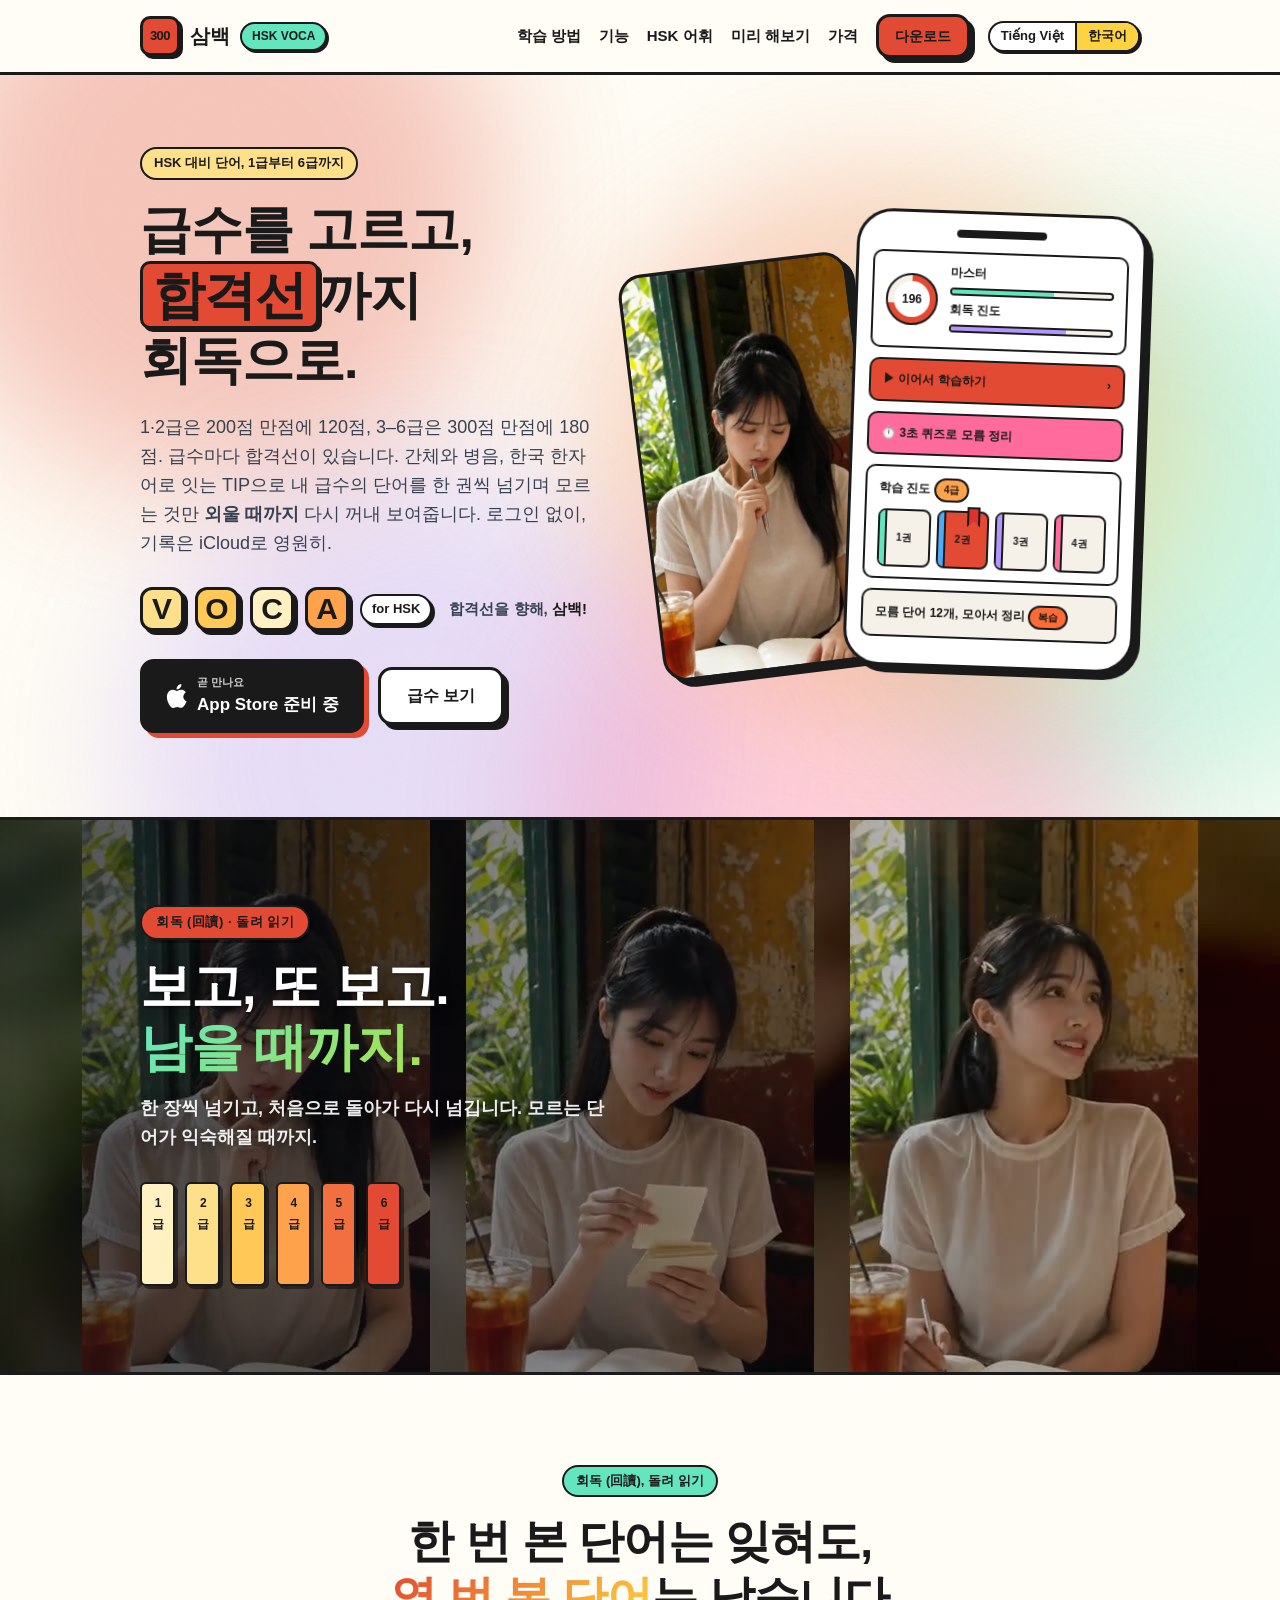
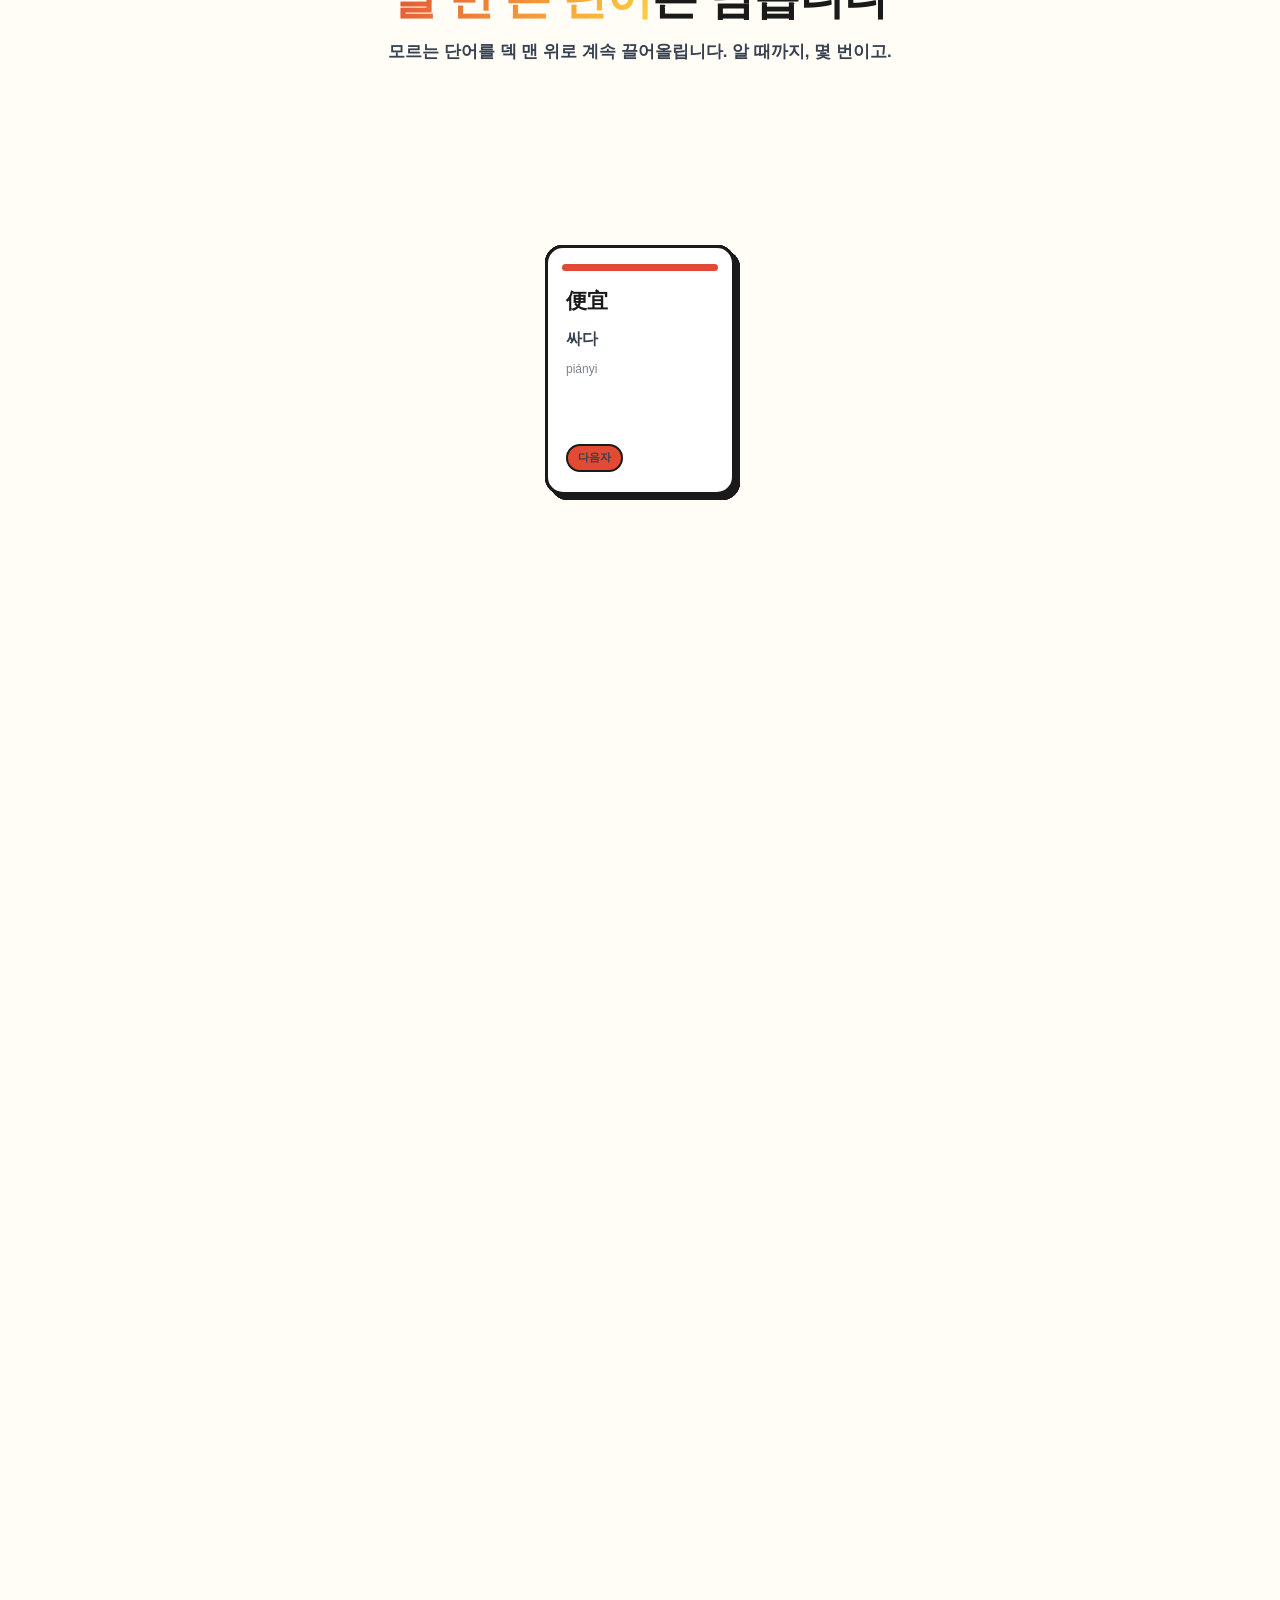
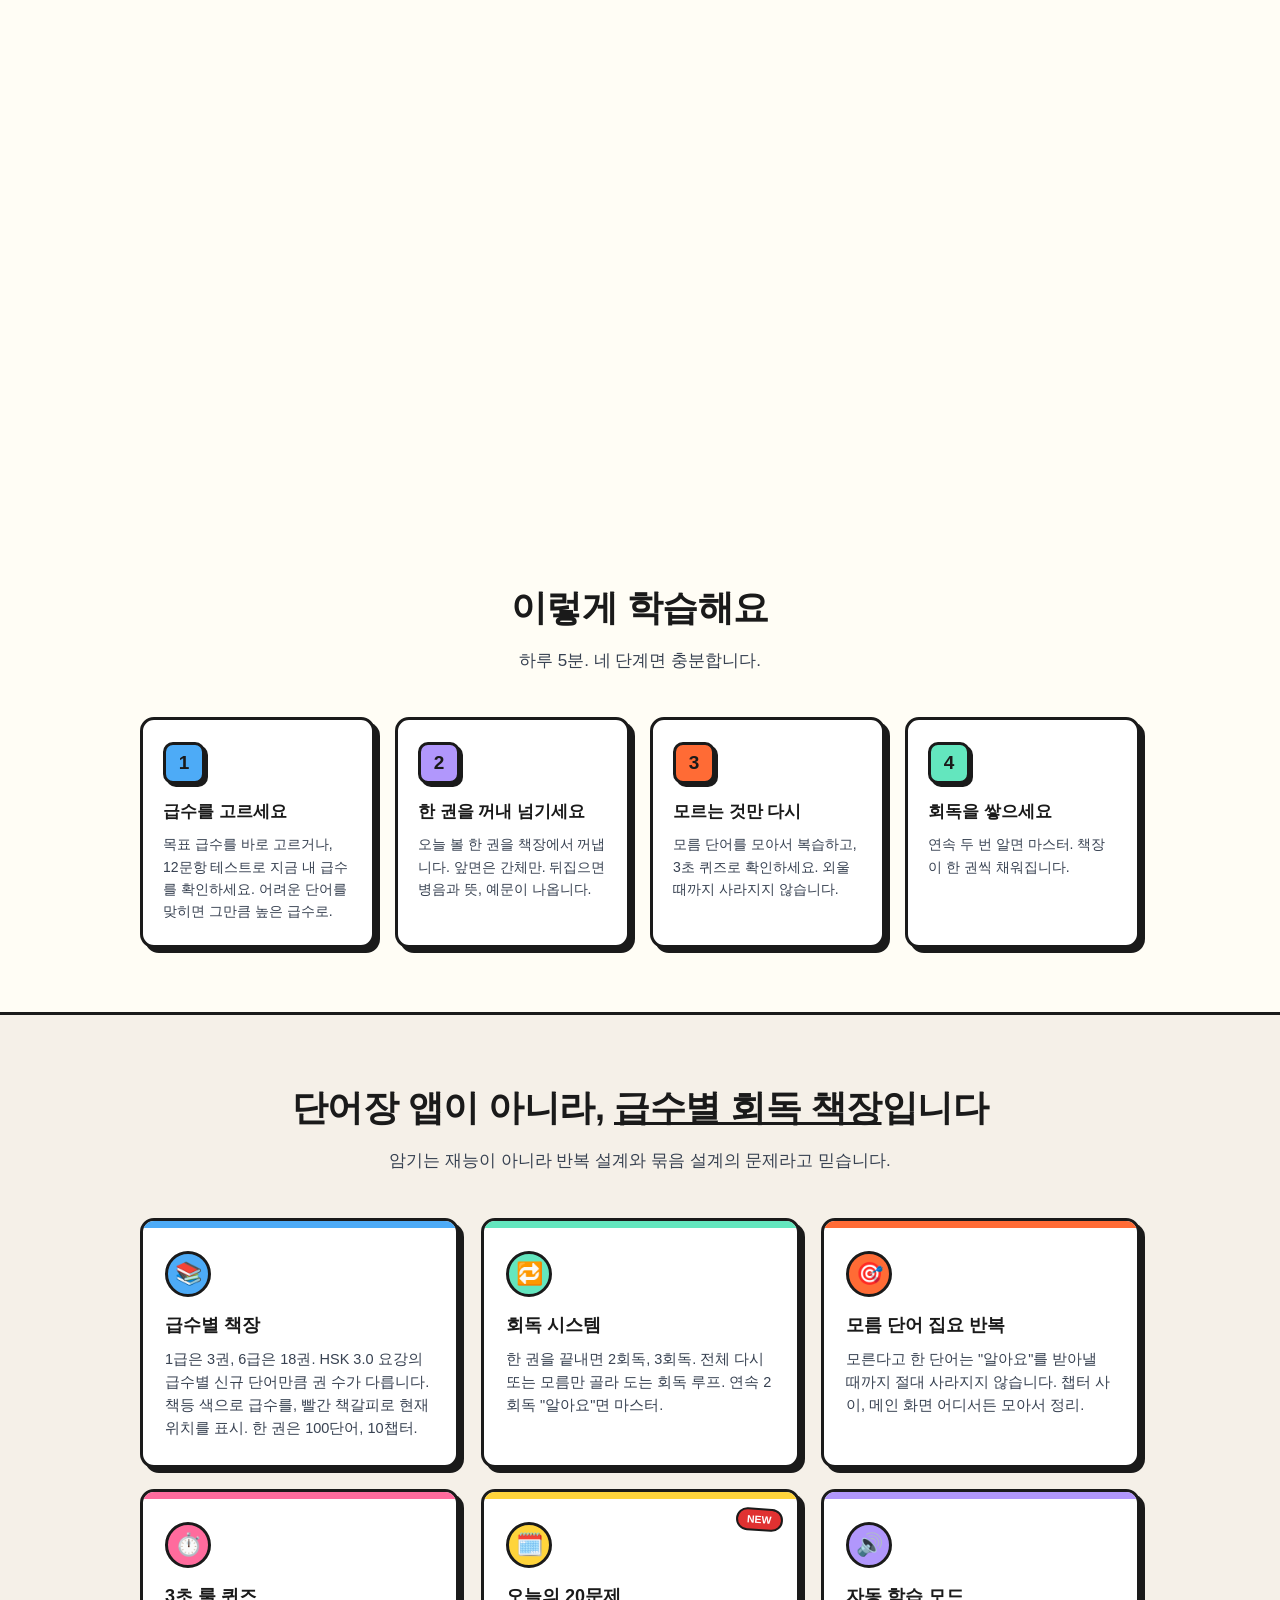
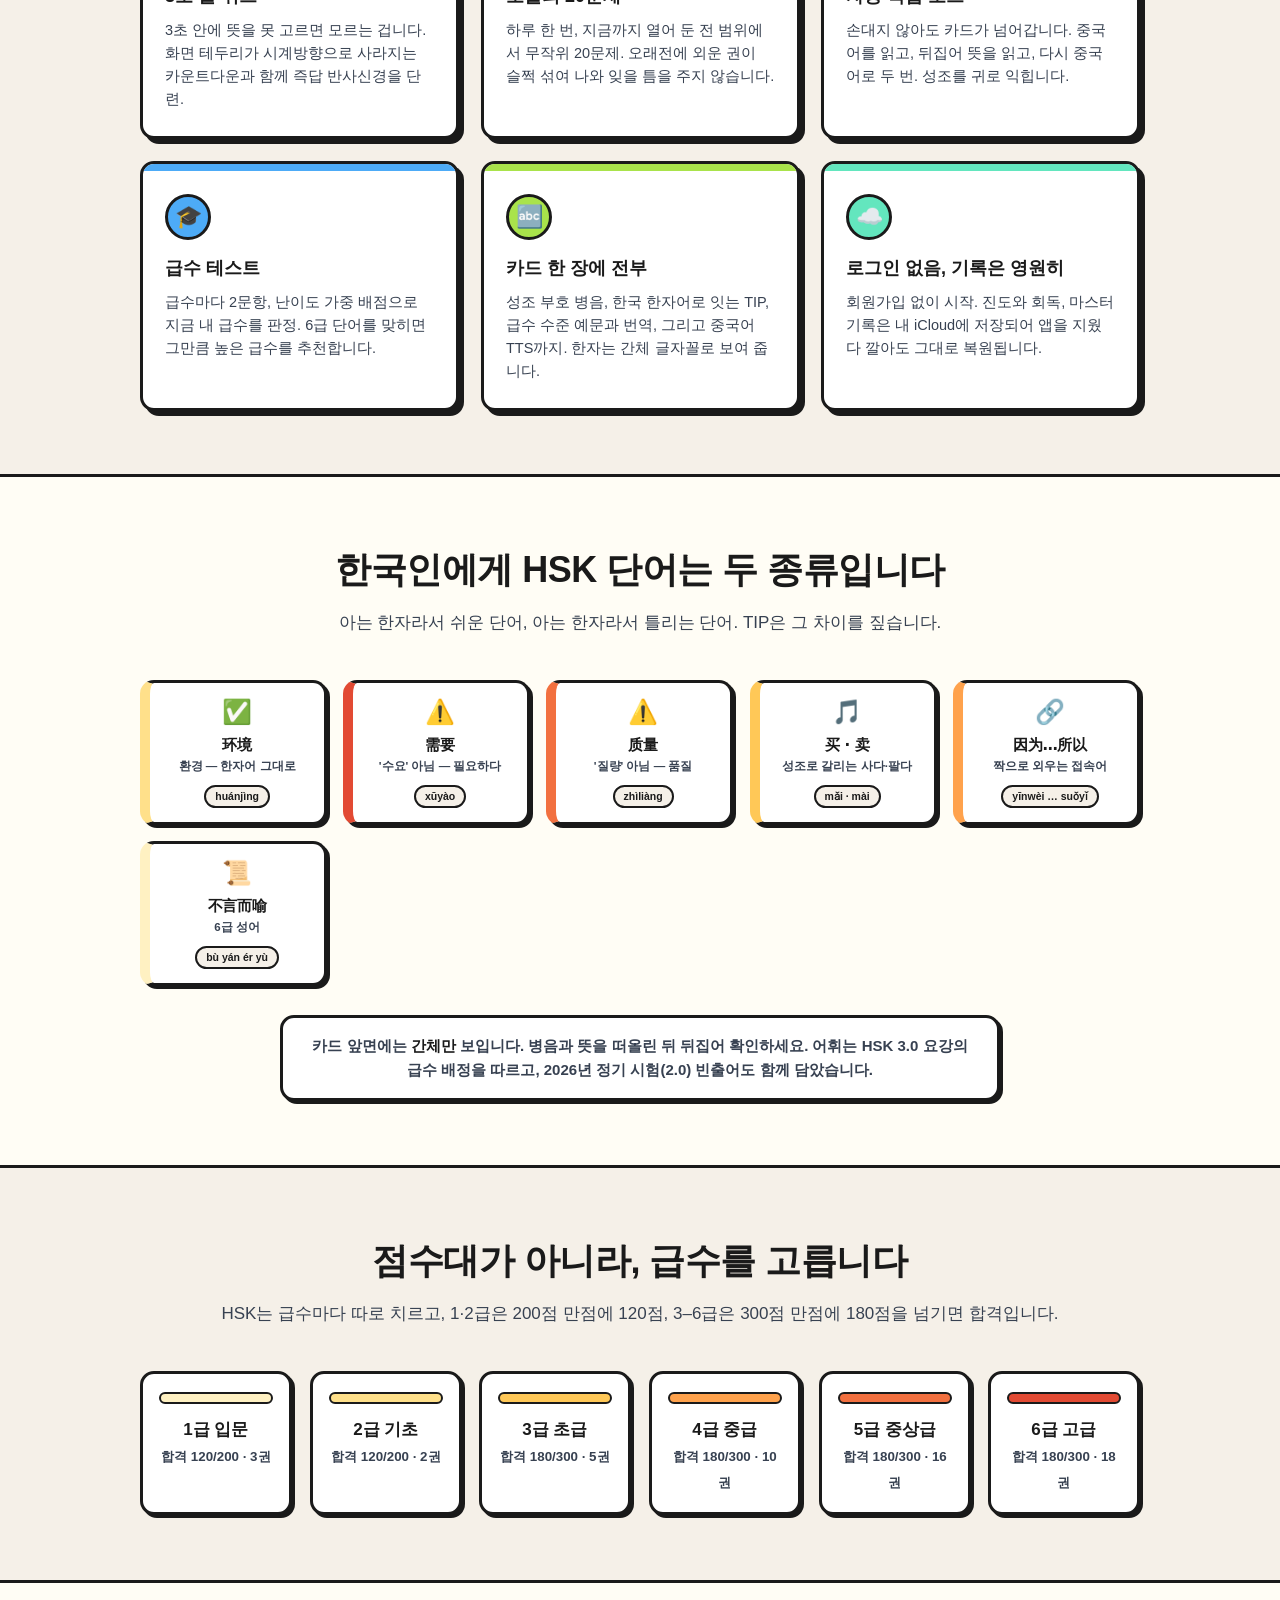
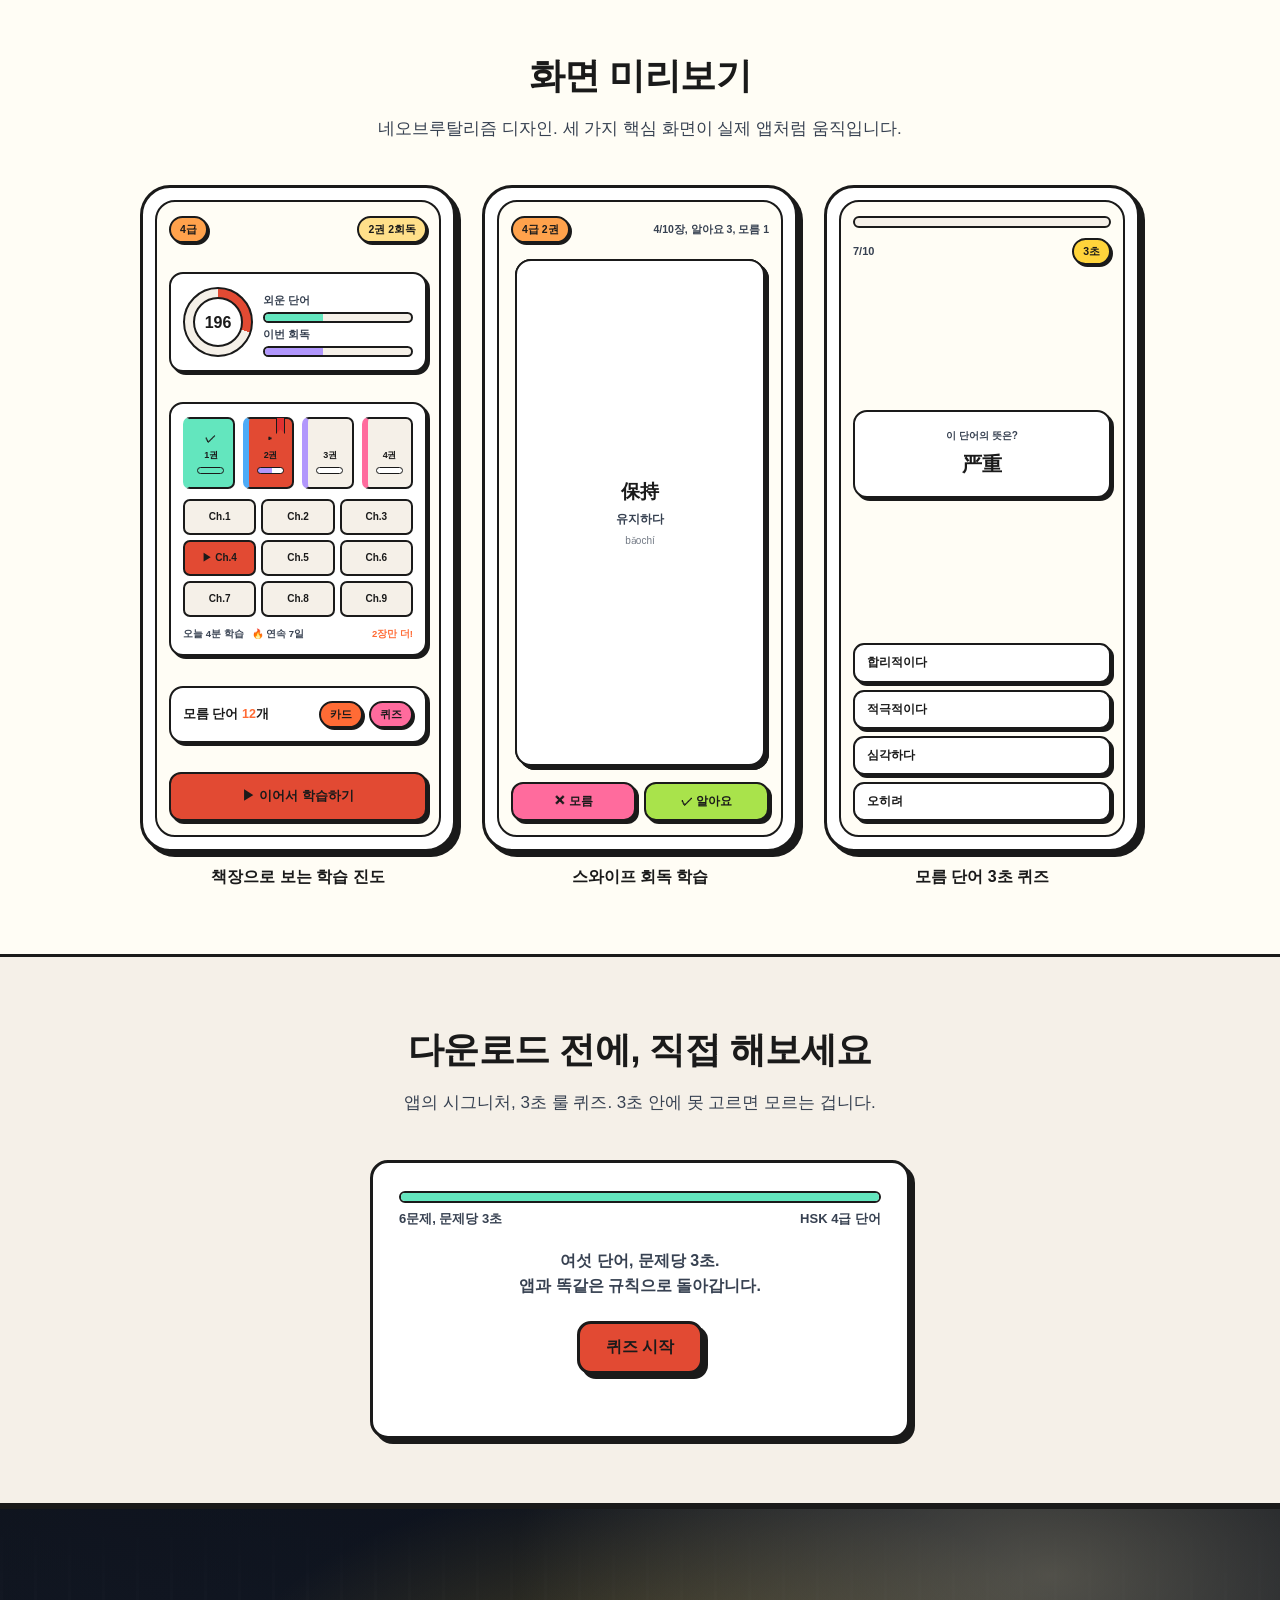
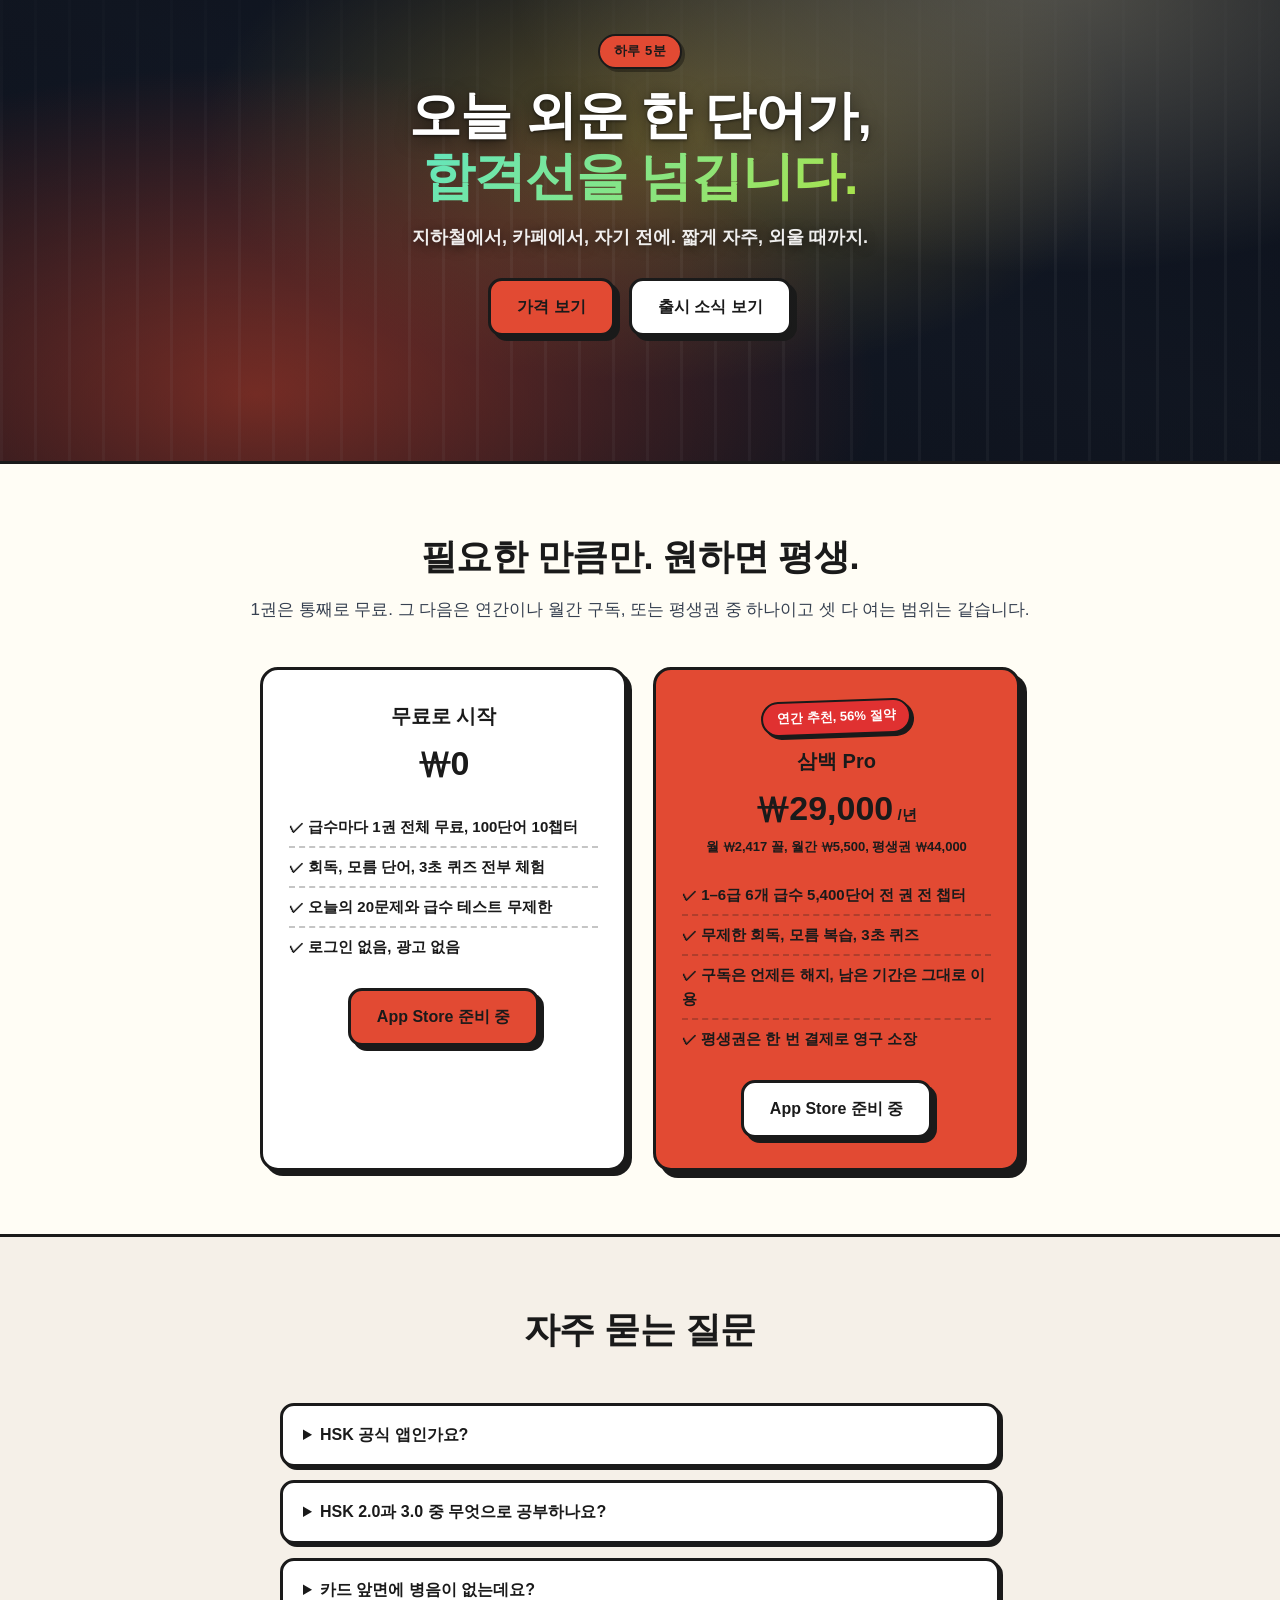
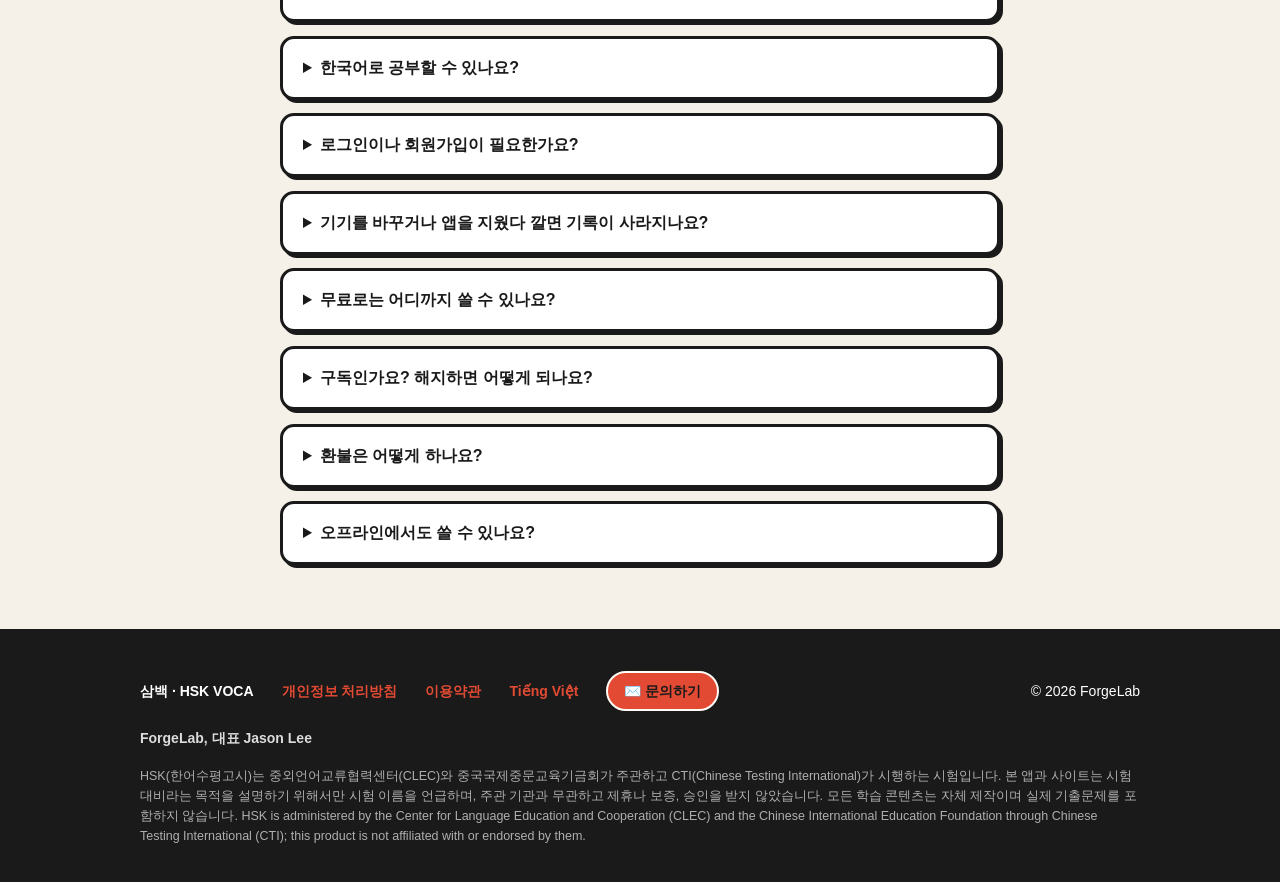
==== commit b9a7fc3e: "Site: onboarding reel and wide film from the new Từ Vựng HSK footage (vi and ko pages) Co-Authored-B" ====
--- a/docs/ko/index.html
+++ b/docs/ko/index.html
@@ -80,9 +80,11 @@
   <!-- CSS-drawn app preview (출시 스크린샷 교체 전 임시 목업) -->
   <div class="hero-visual" data-reveal="zoom">
   <div class="glow" aria-hidden="true"></div>
-  <div class="reel reel-slot" aria-hidden="true">
-    <!-- 온보딩 영상 자리: assets/video/onboarding-loop.mp4 가 생기면 <video> 로 교체 -->
-    <div class="slot-card"><b>300</b><span class="slot-eyes"><i></i><i></i></span></div>
+  <div class="reel" aria-hidden="false">
+    <video autoplay muted loop playsinline preload="metadata" poster="../assets/video/onboarding-loop.jpg"
+           aria-label="어제 외운 단어가 떠오르지 않아 막막한 순간, 카드로 회독하는 모습, 다시 기억해 내고 미소 짓는 순간을 이어 붙인 영상">
+      <source src="../assets/video/onboarding-loop.mp4" type="video/mp4" />
+    </video>
   </div>
   <div class="phone" aria-hidden="true">
     <div class="notch"></div>
@@ -111,8 +113,9 @@
 
 <!-- ======================= STATEMENT BAND 1 ======================= -->
 <section class="cinema" id="film" aria-label="회독 브랜드 필름">
-  <!-- 가로 필름 자리: assets/video/hero-fan.mp4 가 생기면 <video> 로 교체 -->
-  <div class="cinema-art" aria-hidden="true"></div>
+  <video autoplay muted loop playsinline preload="metadata" poster="../assets/video/hero-fan.jpg">
+    <source src="../assets/video/hero-fan.mp4" type="video/mp4" />
+  </video>
   <div class="scrim"></div>
   <div class="cinema-inner">
     <div class="cinema-copy">
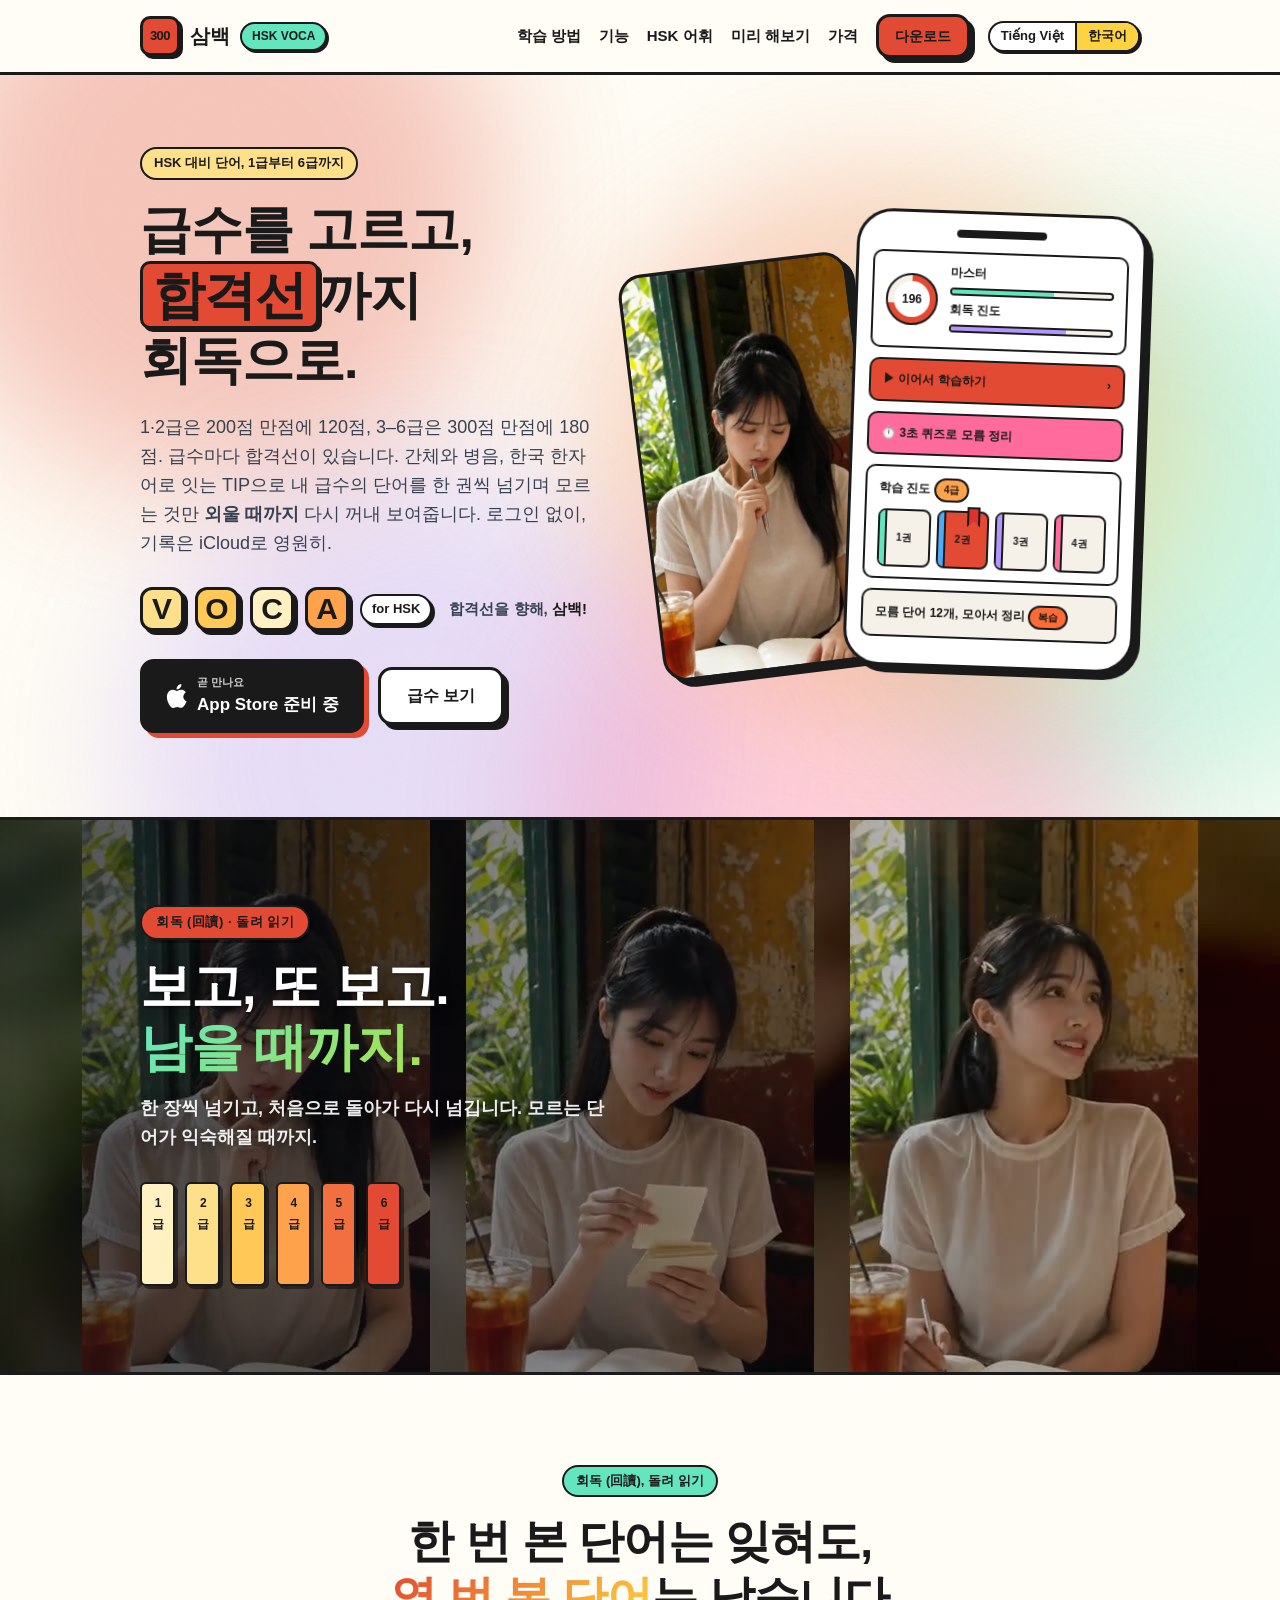
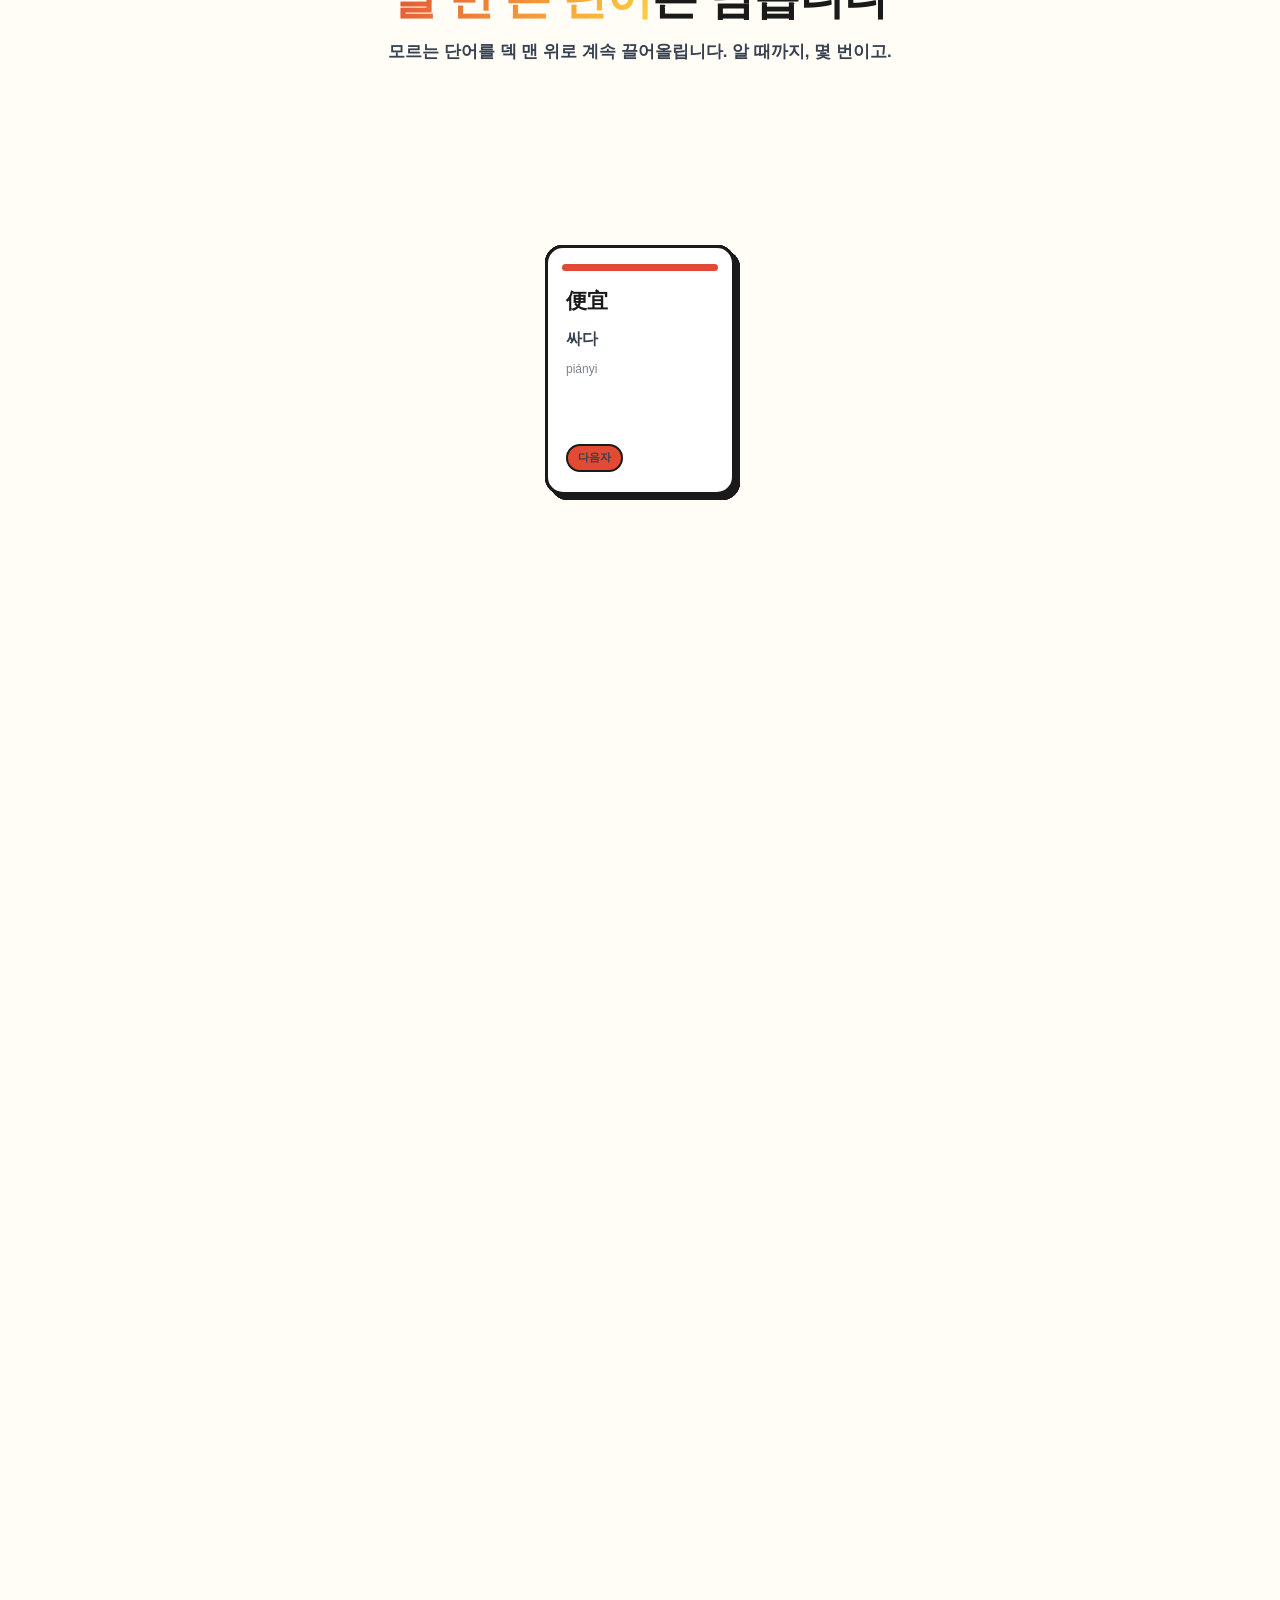
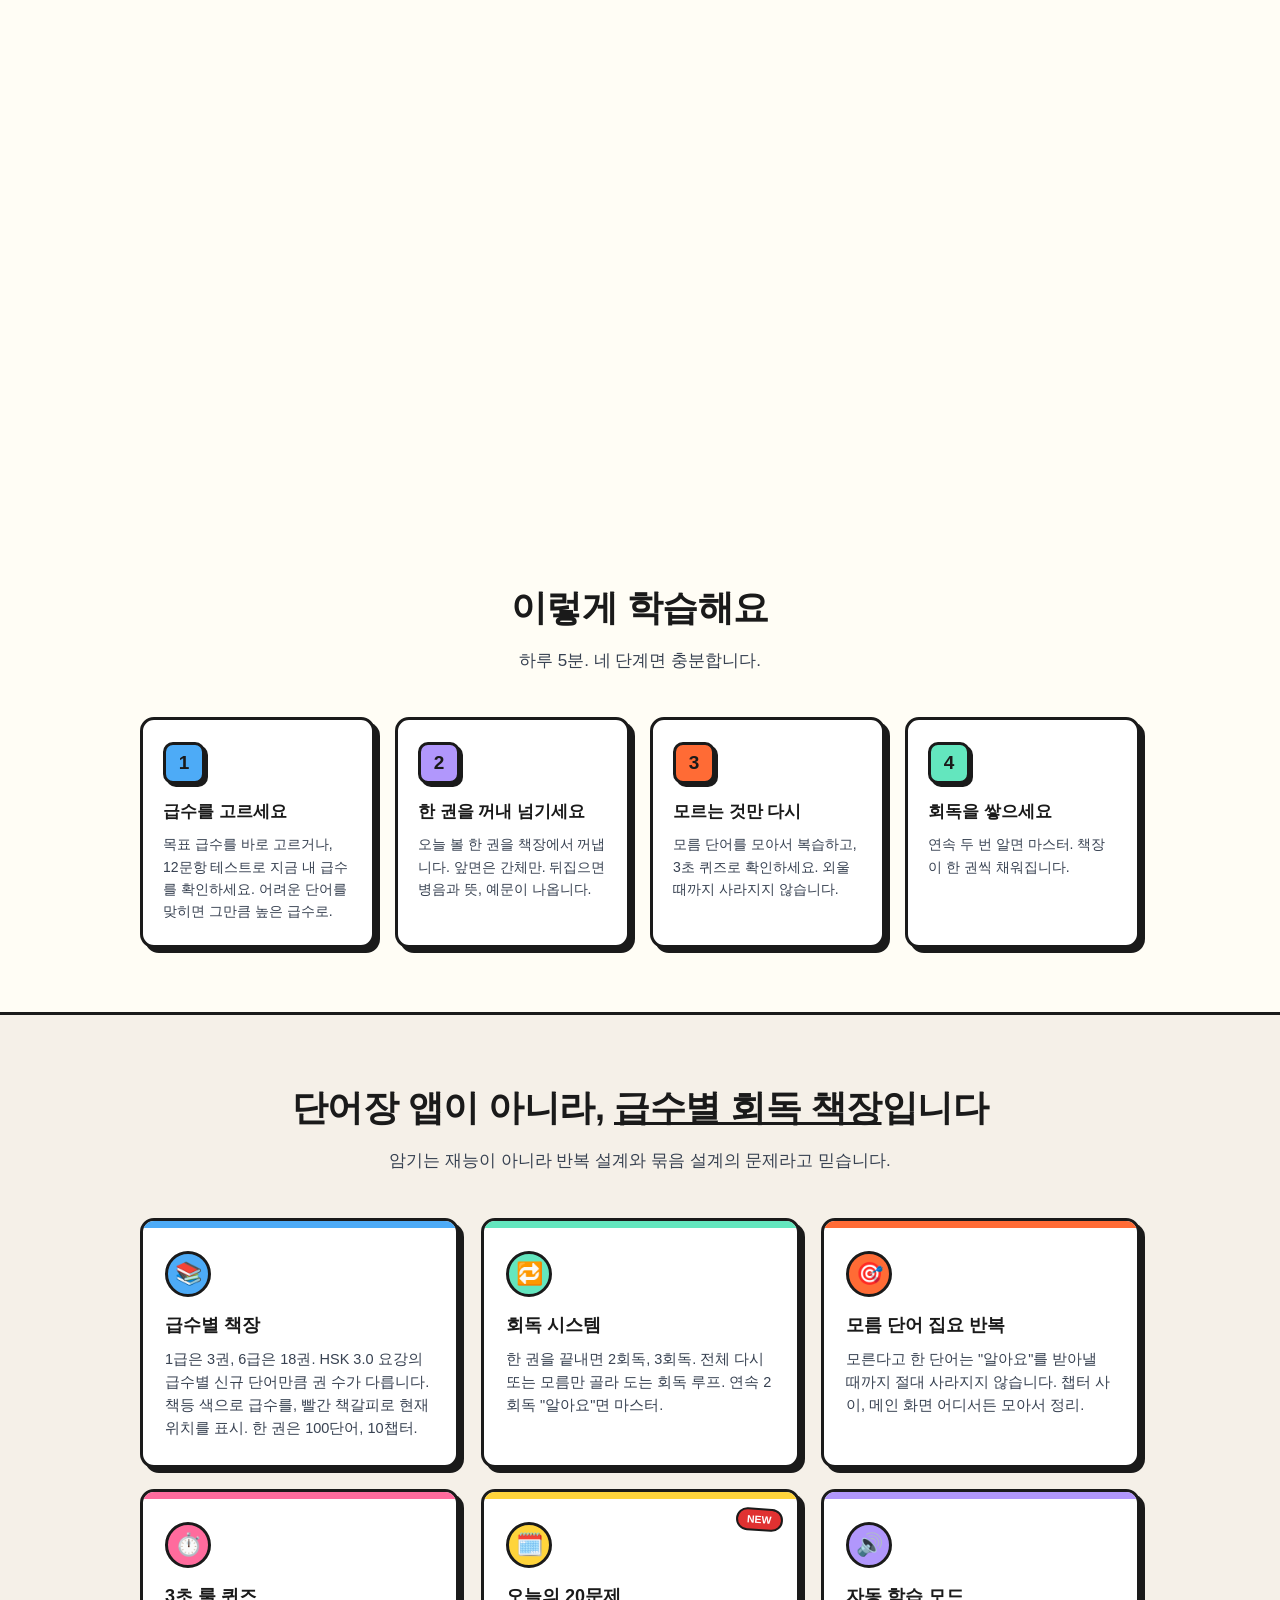
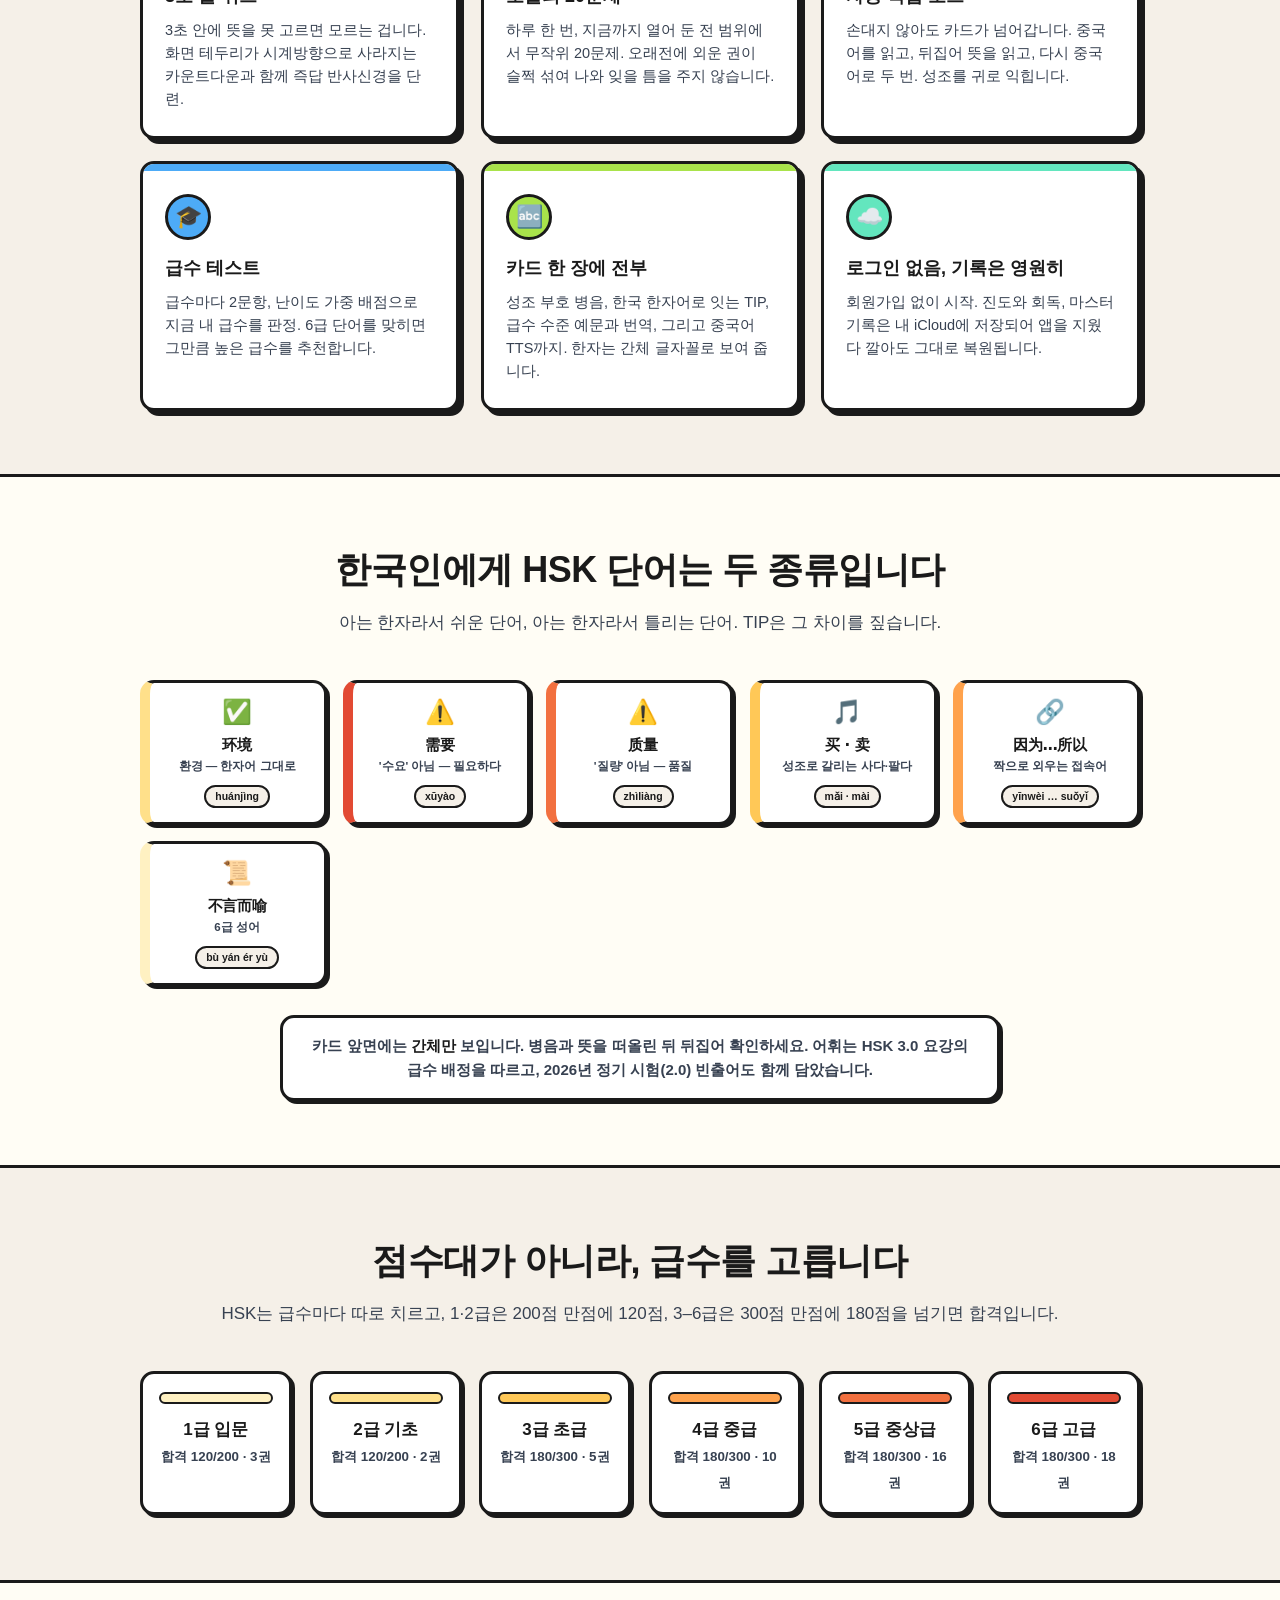
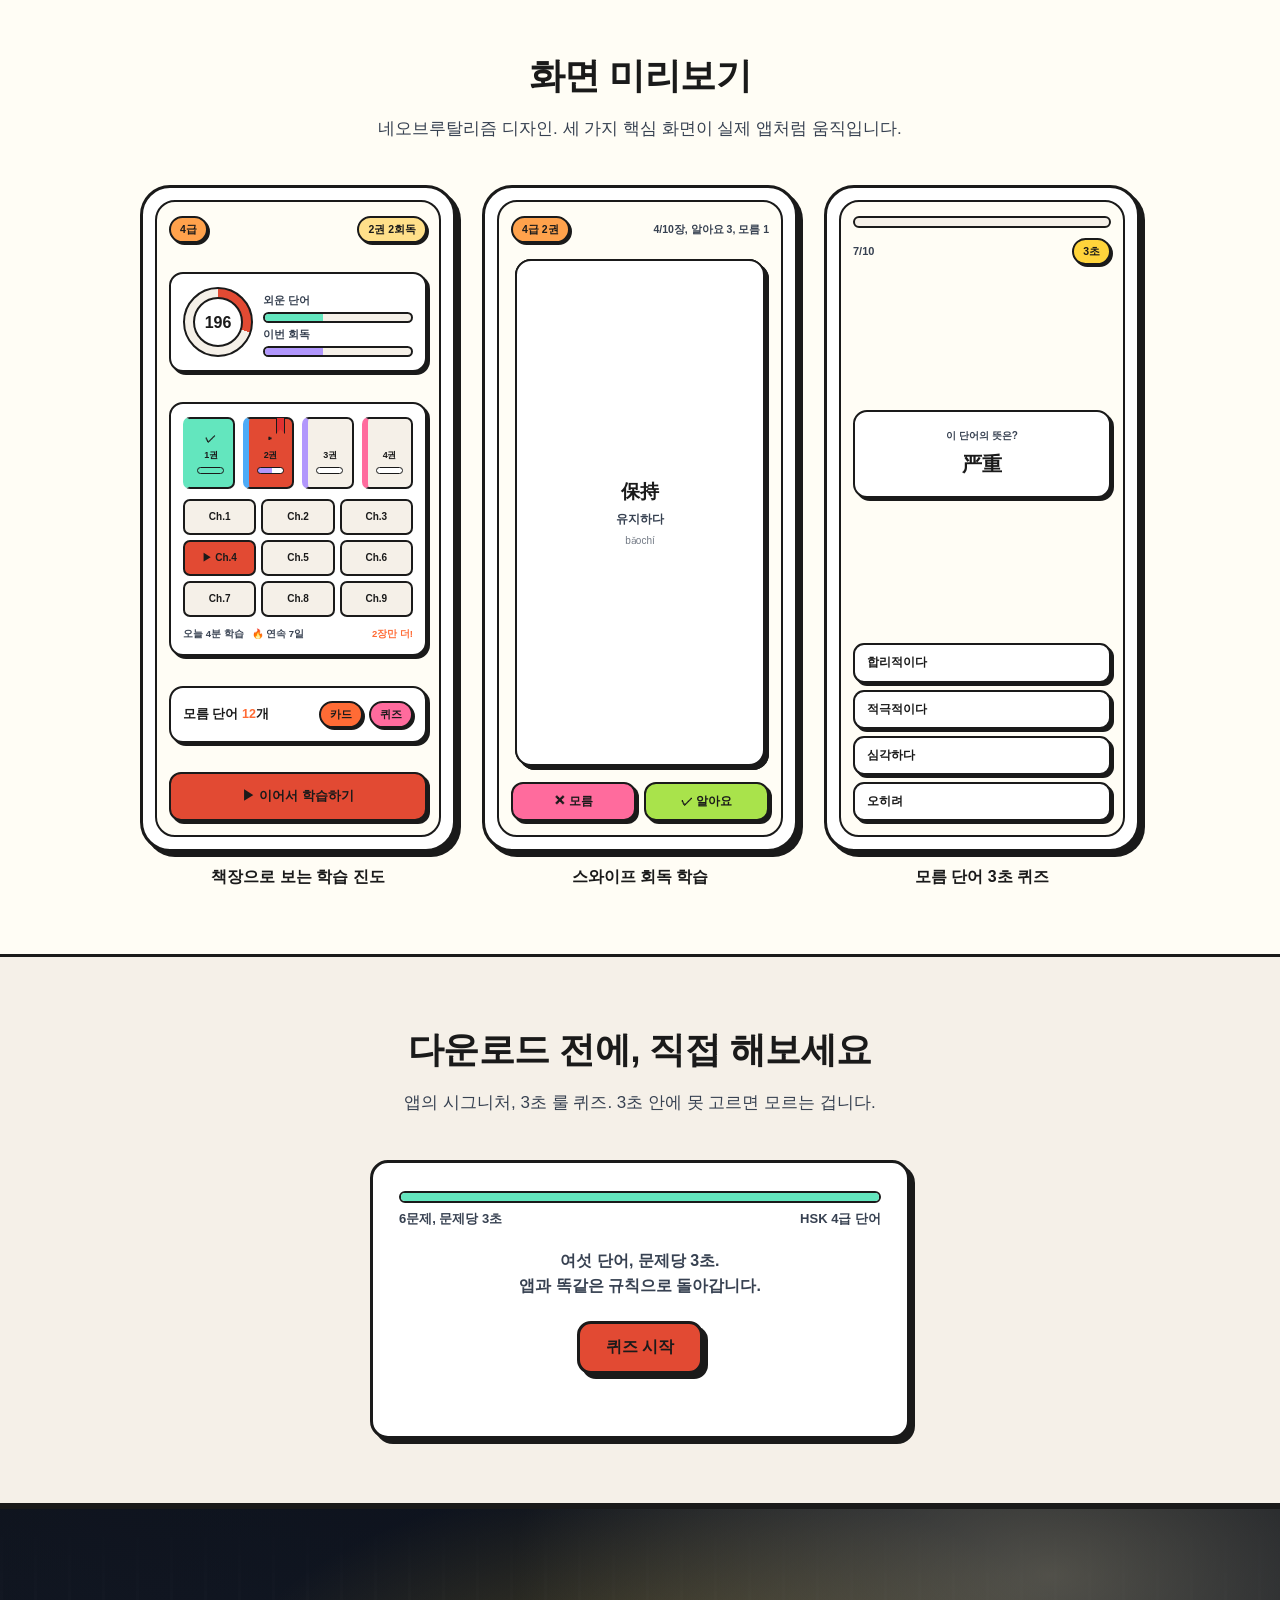
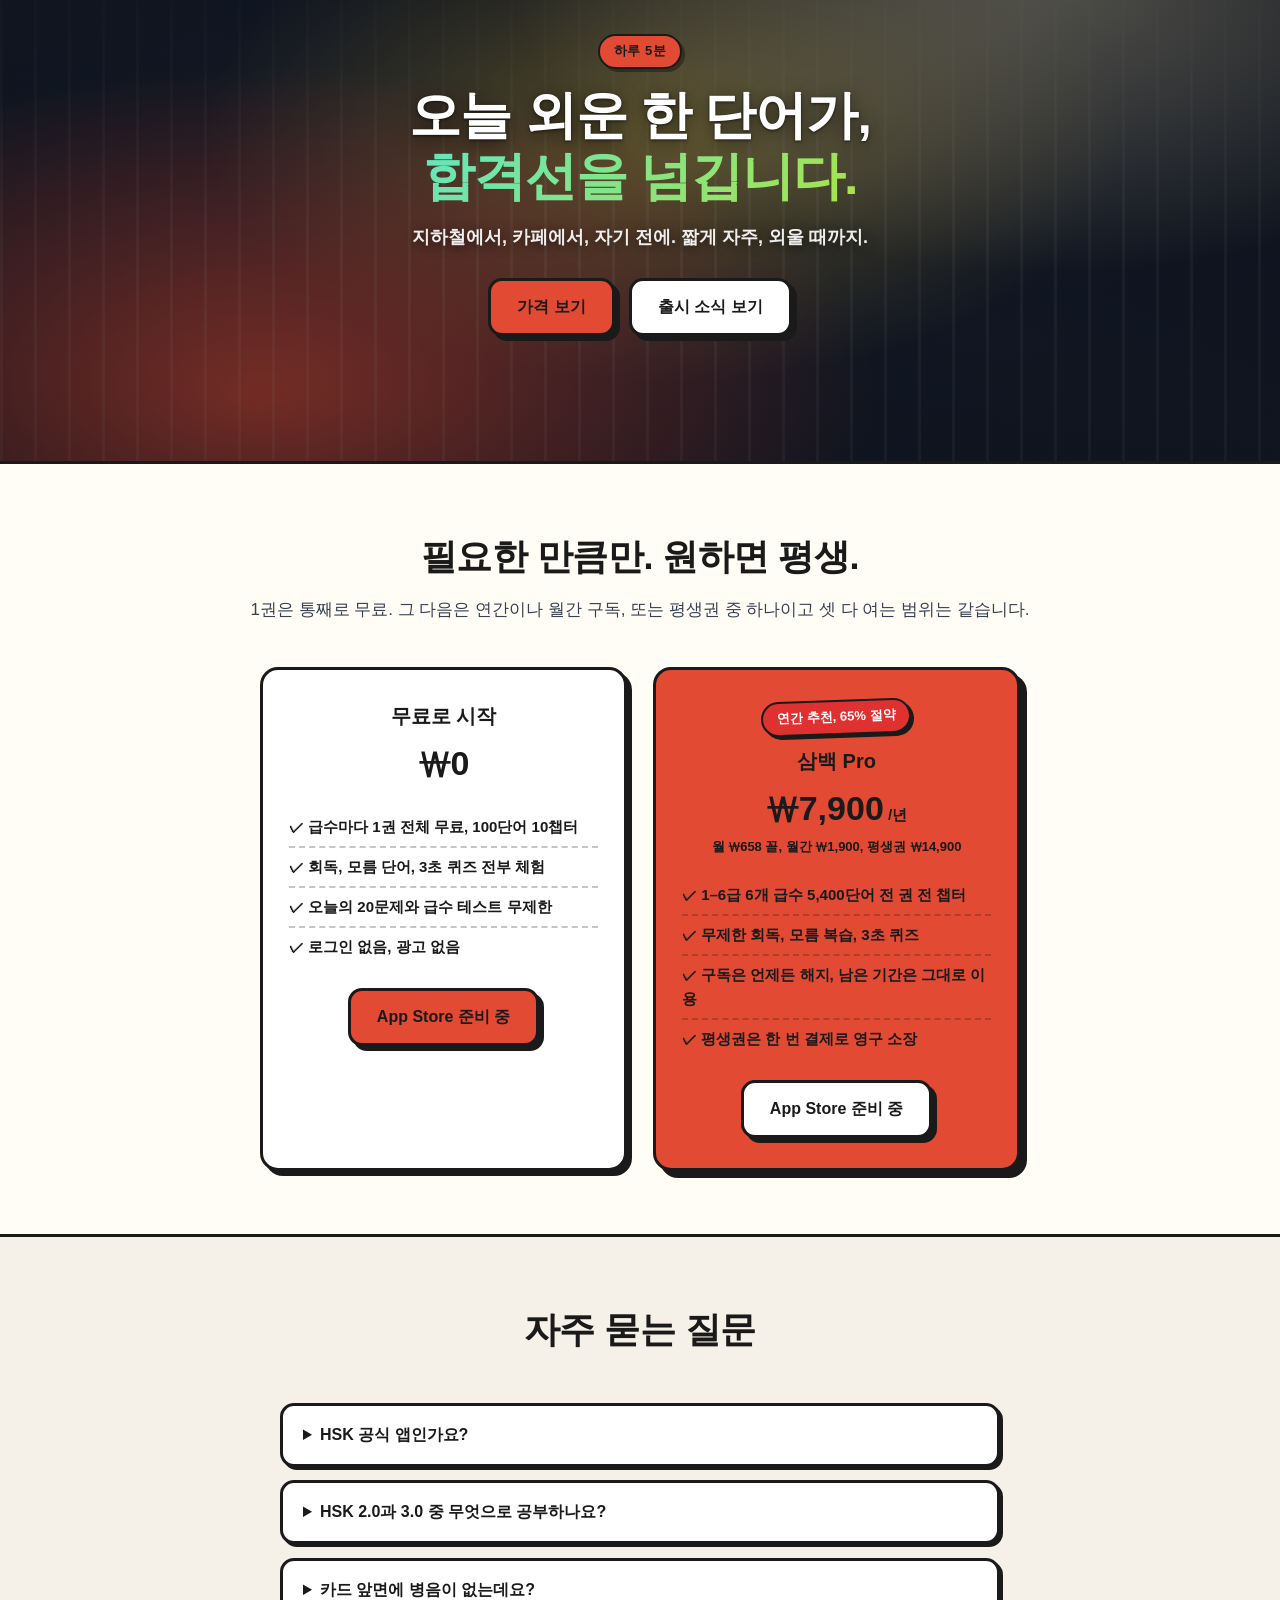
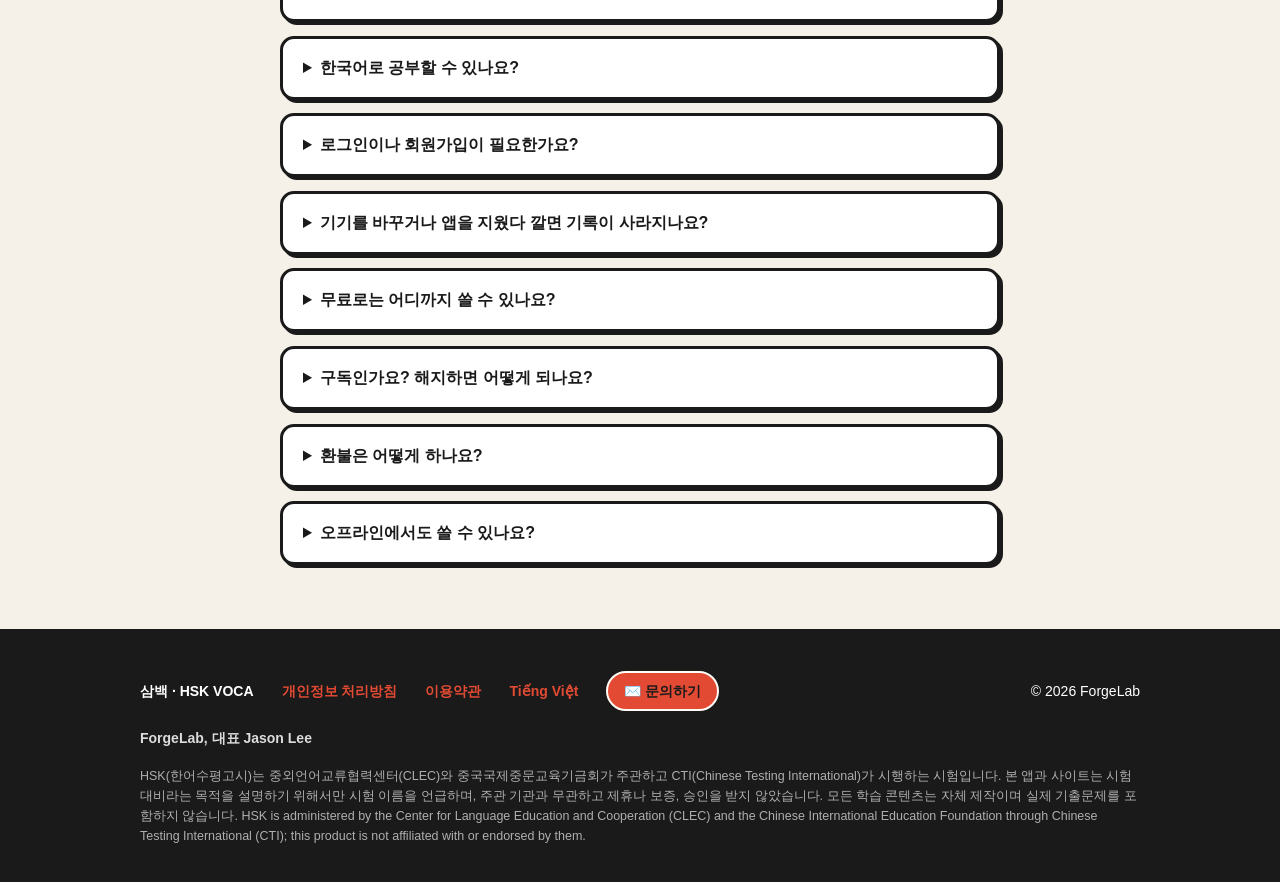
==== commit 838d5362: "Pricing: ₩1,900 monthly / ₩7,900 yearly / ₩14,900 lifetime Co-Authored-By: Claude Opus 5 <noreply@an" ====
--- a/docs/ko/index.html
+++ b/docs/ko/index.html
@@ -468,10 +468,10 @@
         <a class="nb-btn" href="#download" style="margin-top: 22px;">App Store 준비 중</a>
       </div>
       <div class="price-card hot">
-        <span class="sale-badge">연간 추천, 56% 절약</span>
+        <span class="sale-badge">연간 추천, 65% 절약</span>
         <h3>삼백 Pro</h3>
-        <div class="price">₩29,000<span style="font-size:0.45em; font-weight:800;"> /년</span></div>
-        <div class="price-note">월 ₩2,417 꼴, 월간 ₩5,500, 평생권 ₩44,000</div>
+        <div class="price">₩7,900<span style="font-size:0.45em; font-weight:800;"> /년</span></div>
+        <div class="price-note">월 ₩658 꼴, 월간 ₩1,900, 평생권 ₩14,900</div>
         <ul>
           <li>1–6급 6개 급수 5,400단어 전 권 전 챕터</li>
           <li>무제한 회독, 모름 복습, 3초 퀴즈</li>
@@ -515,7 +515,7 @@
       </details>
       <details>
         <summary>무료로는 어디까지 쓸 수 있나요?</summary>
-        <p>급수마다 <strong>1권 전체(10챕터, 100단어)</strong>를 무료로 끝까지 학습할 수 있습니다. 회독, 모름 단어 복습, 3초 퀴즈, 오늘의 20문제, 급수 테스트까지 모든 기능이 제한 없이 동작합니다. 2권부터는 이용권이 필요하며 연간 ₩29,000, 월간 ₩5,500 구독 또는 평생권 ₩44,000 중 하나를 고르면 됩니다. 여는 범위는 셋 다 같습니다.</p>
+        <p>급수마다 <strong>1권 전체(10챕터, 100단어)</strong>를 무료로 끝까지 학습할 수 있습니다. 회독, 모름 단어 복습, 3초 퀴즈, 오늘의 20문제, 급수 테스트까지 모든 기능이 제한 없이 동작합니다. 2권부터는 이용권이 필요하며 연간 ₩7,900, 월간 ₩1,900 구독 또는 평생권 ₩14,900 중 하나를 고르면 됩니다. 여는 범위는 셋 다 같습니다.</p>
       </details>
       <details>
         <summary>구독인가요? 해지하면 어떻게 되나요?</summary>
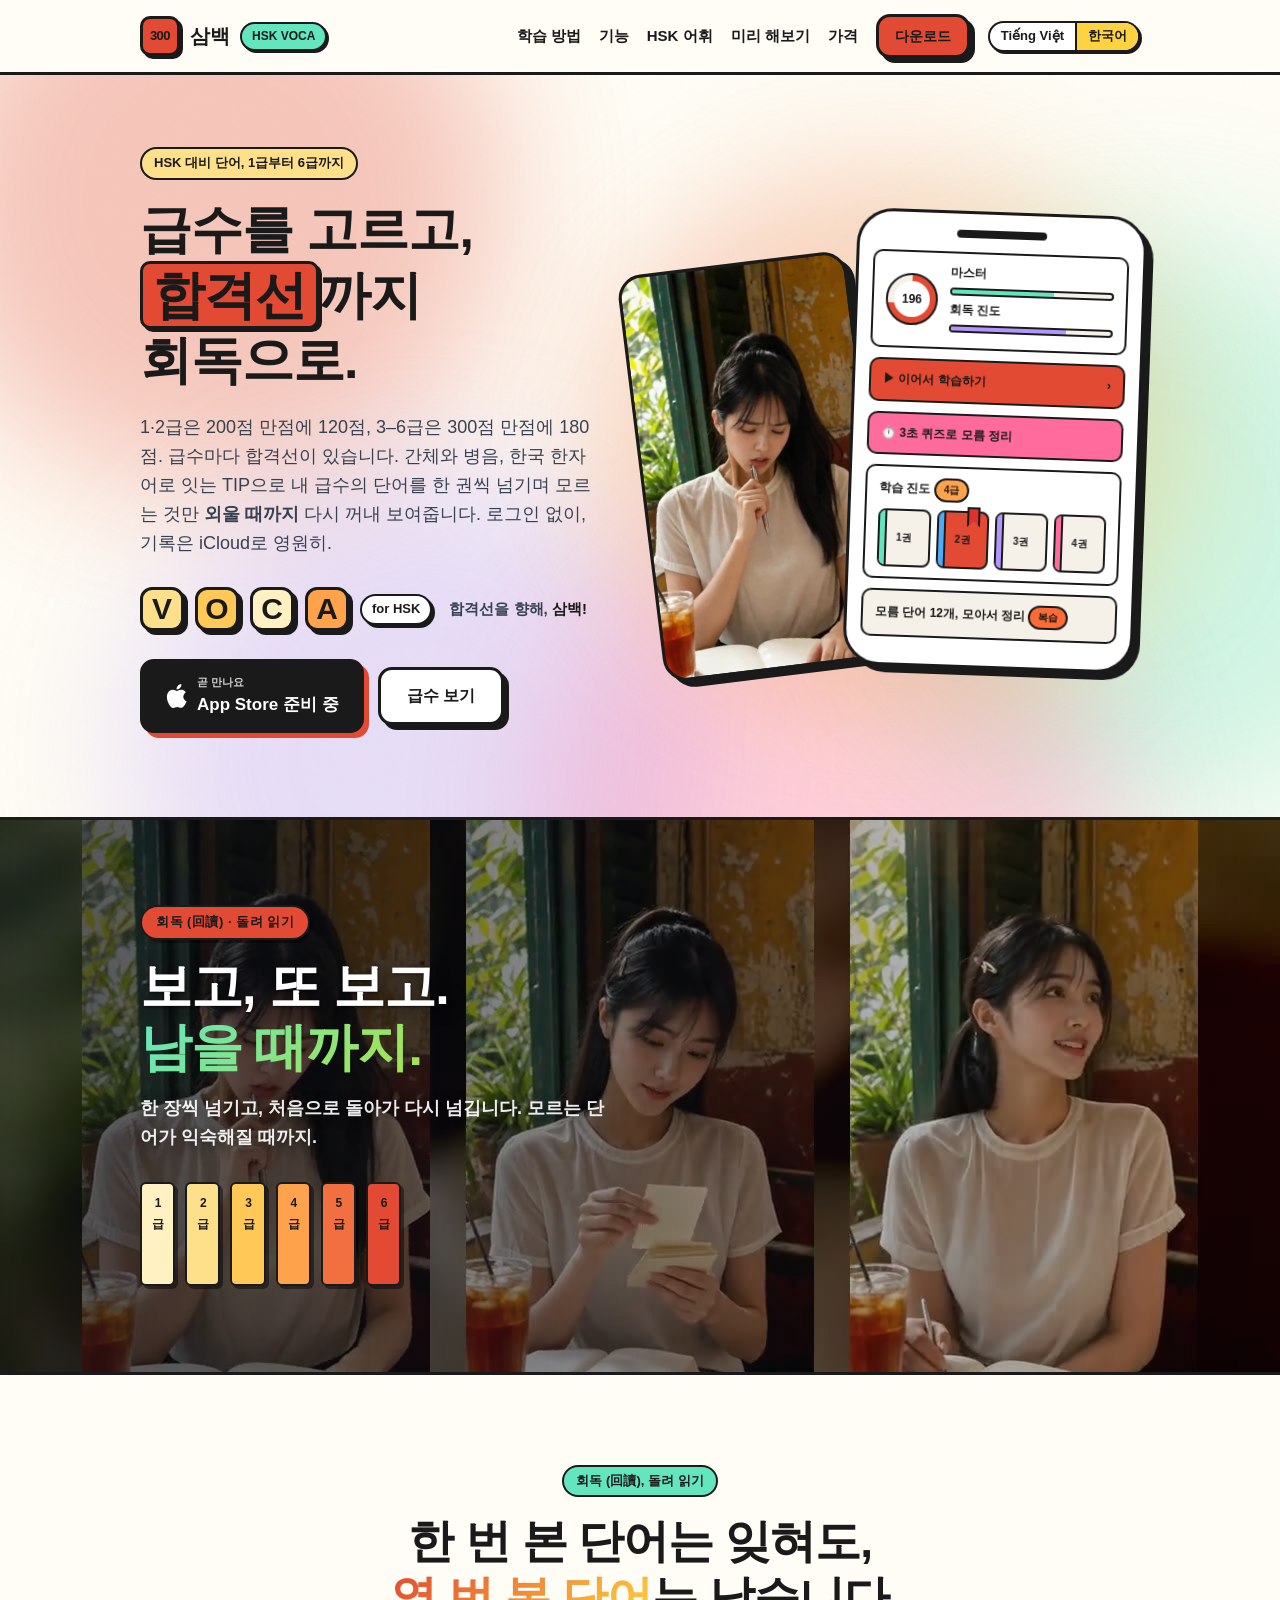
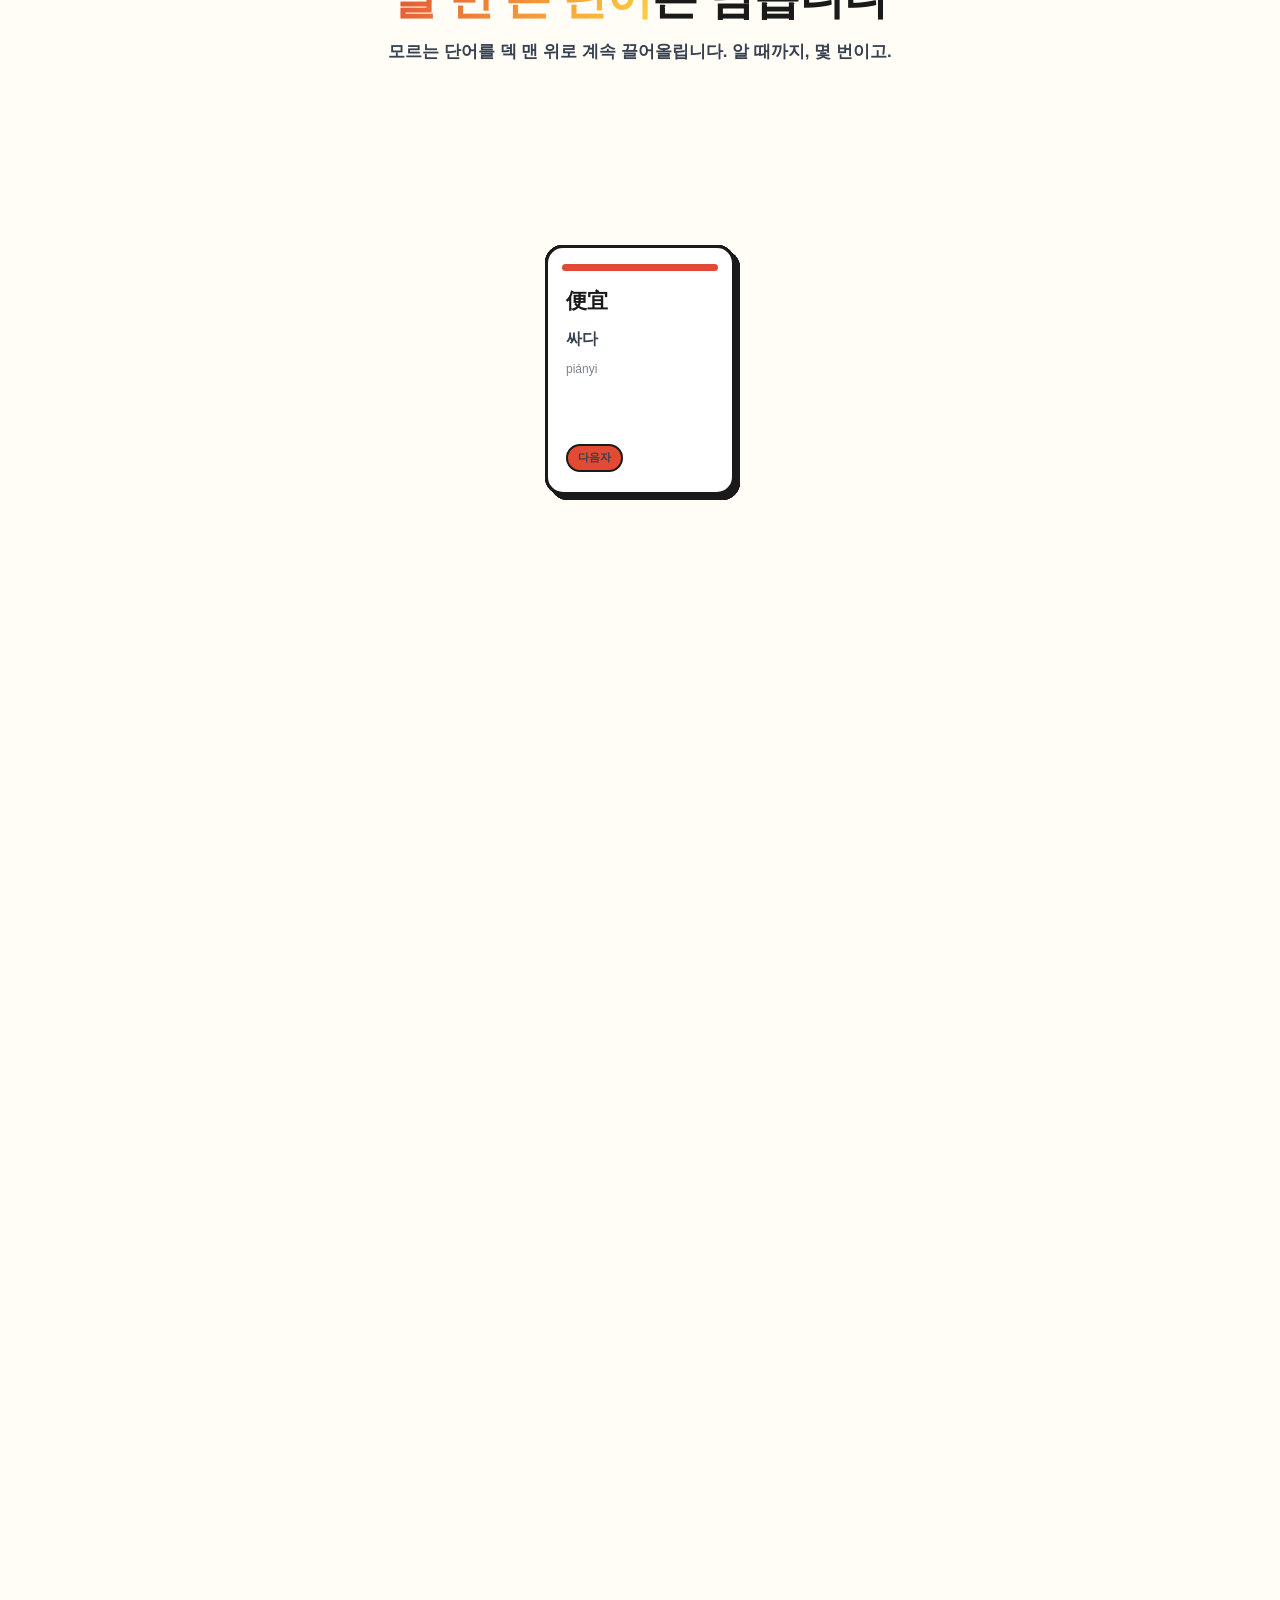
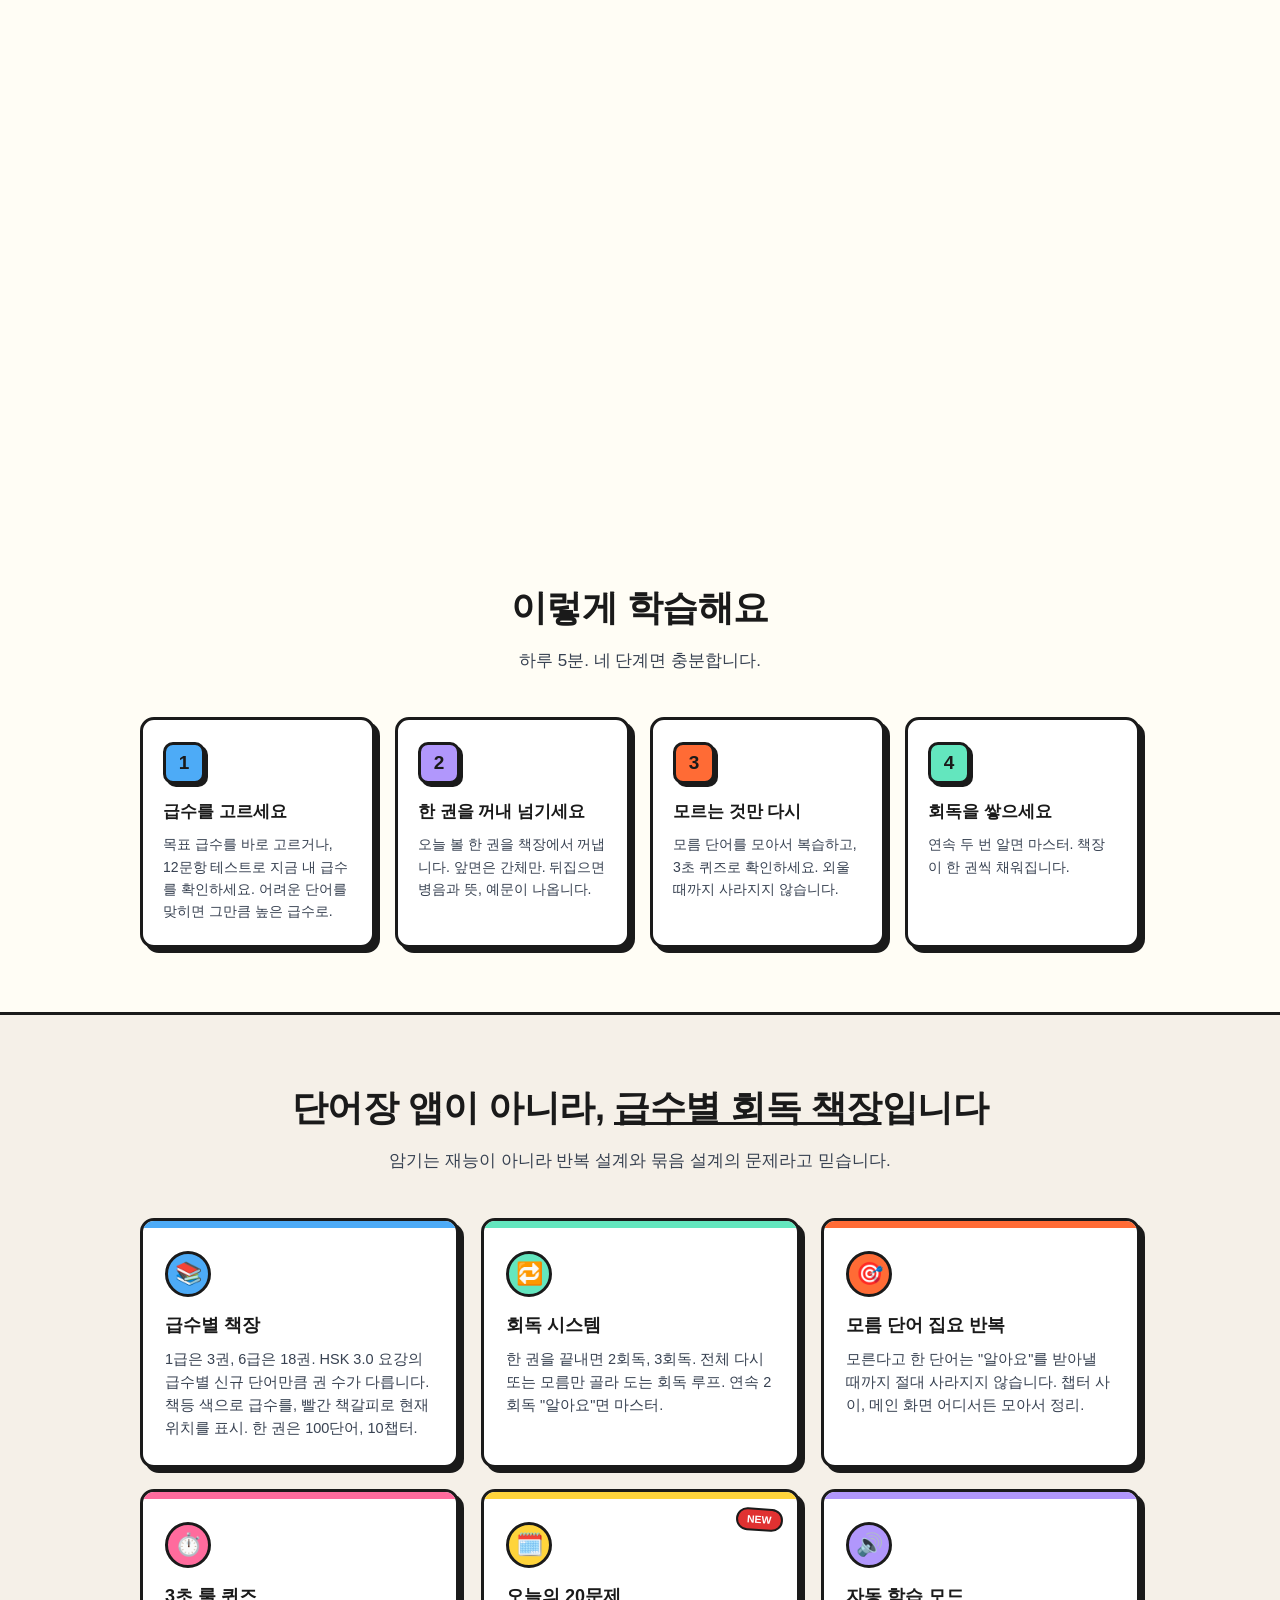
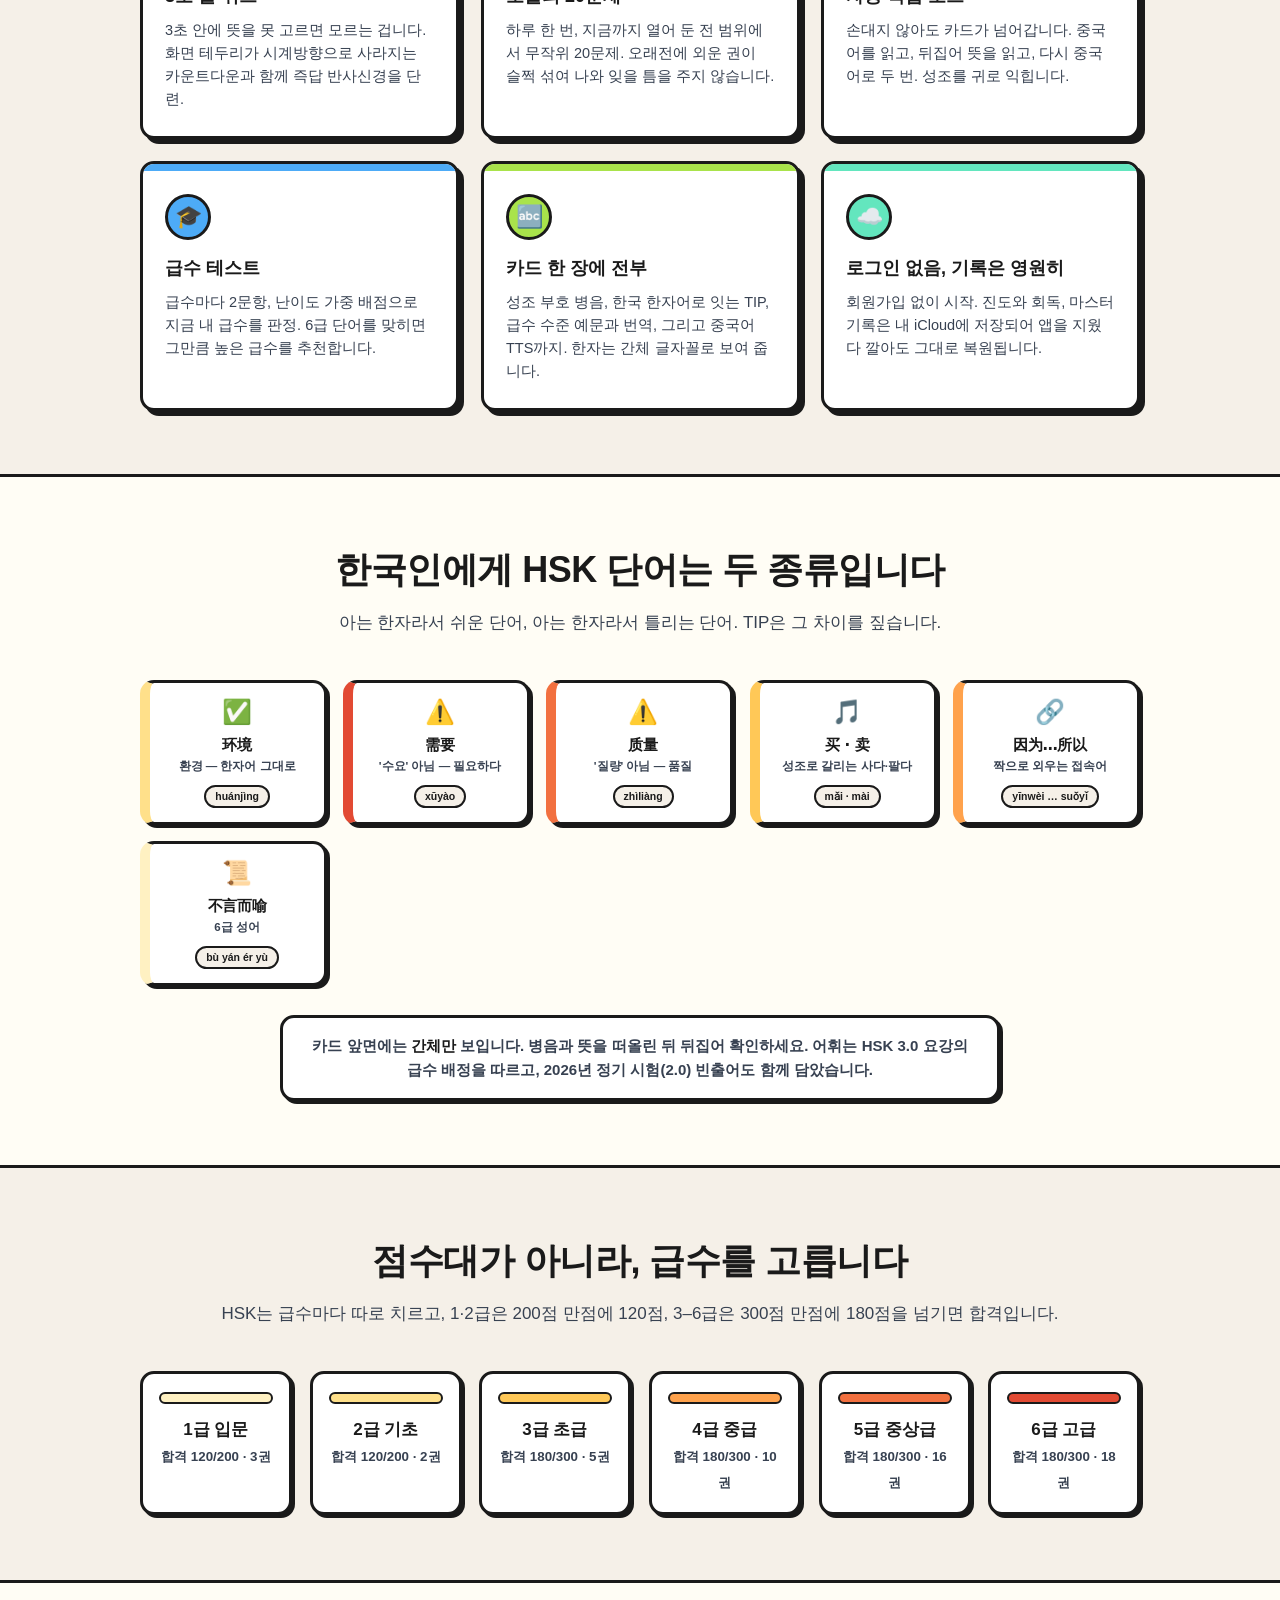
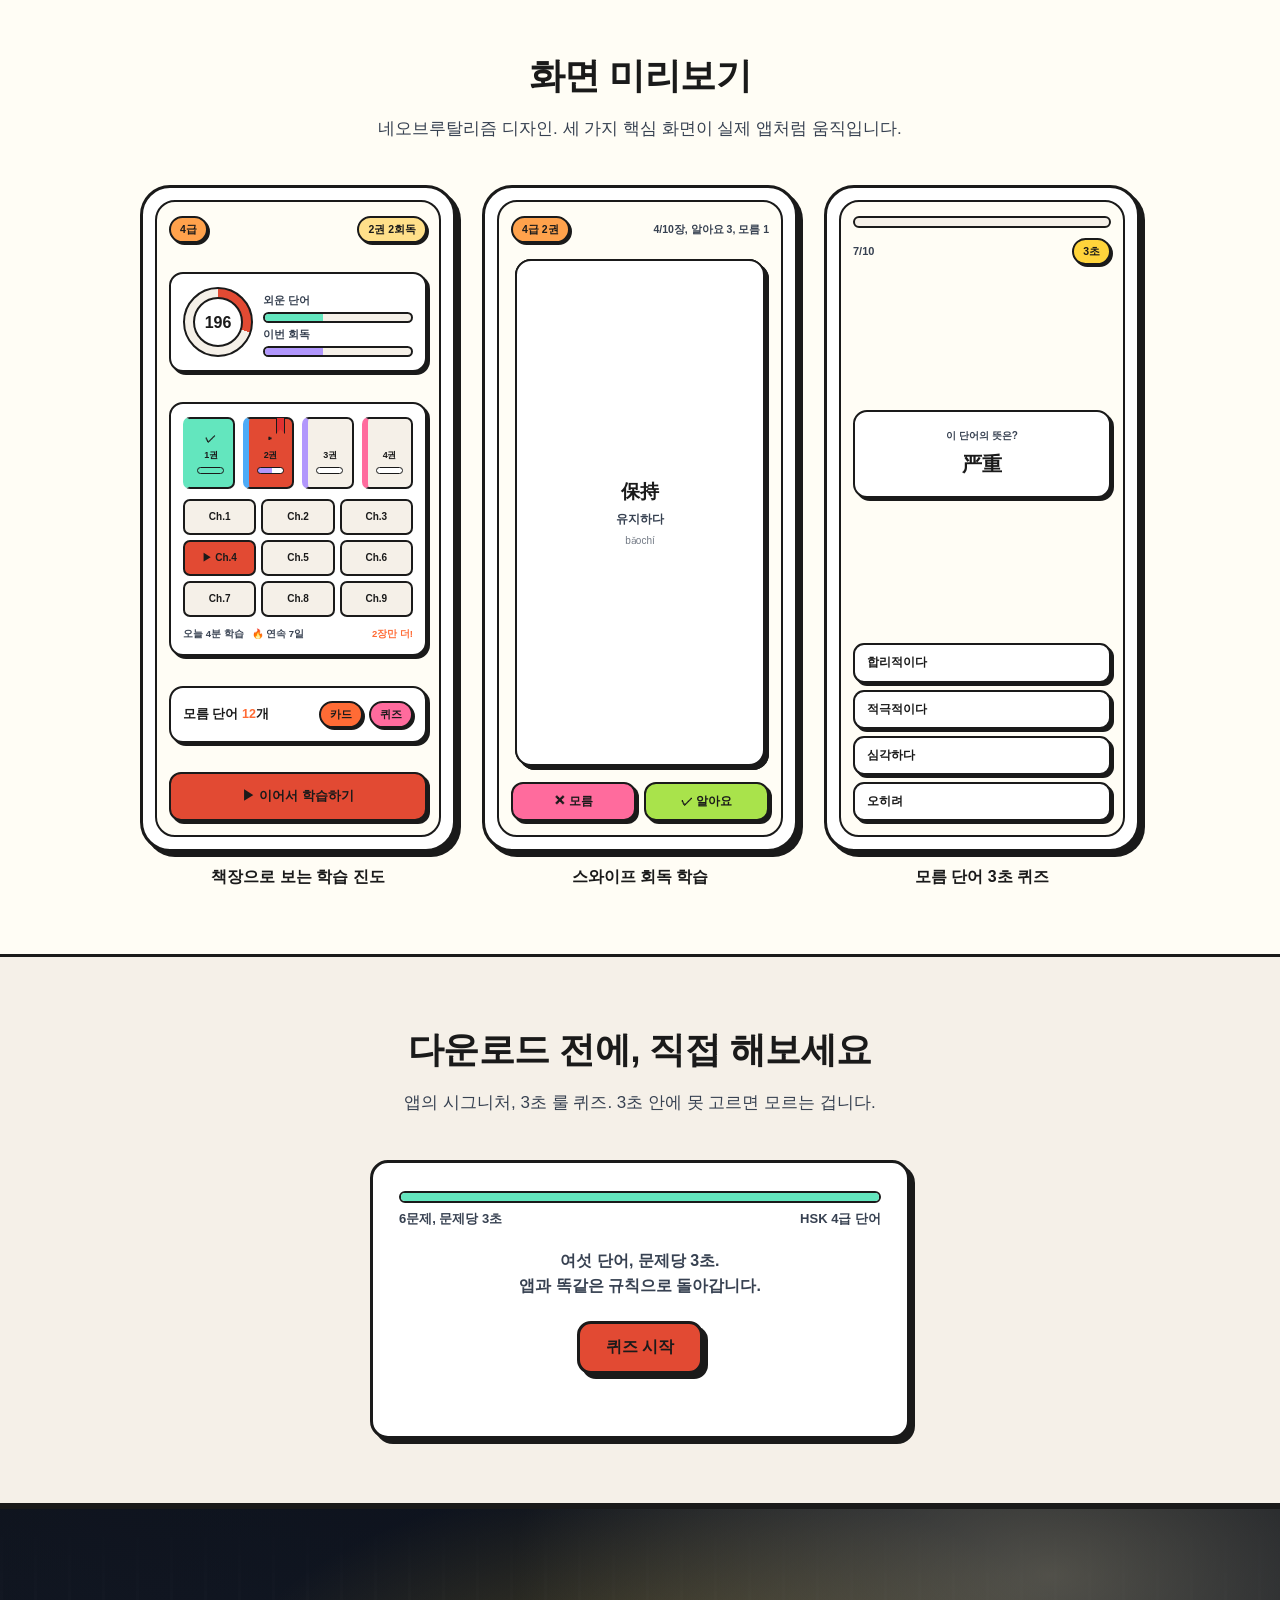
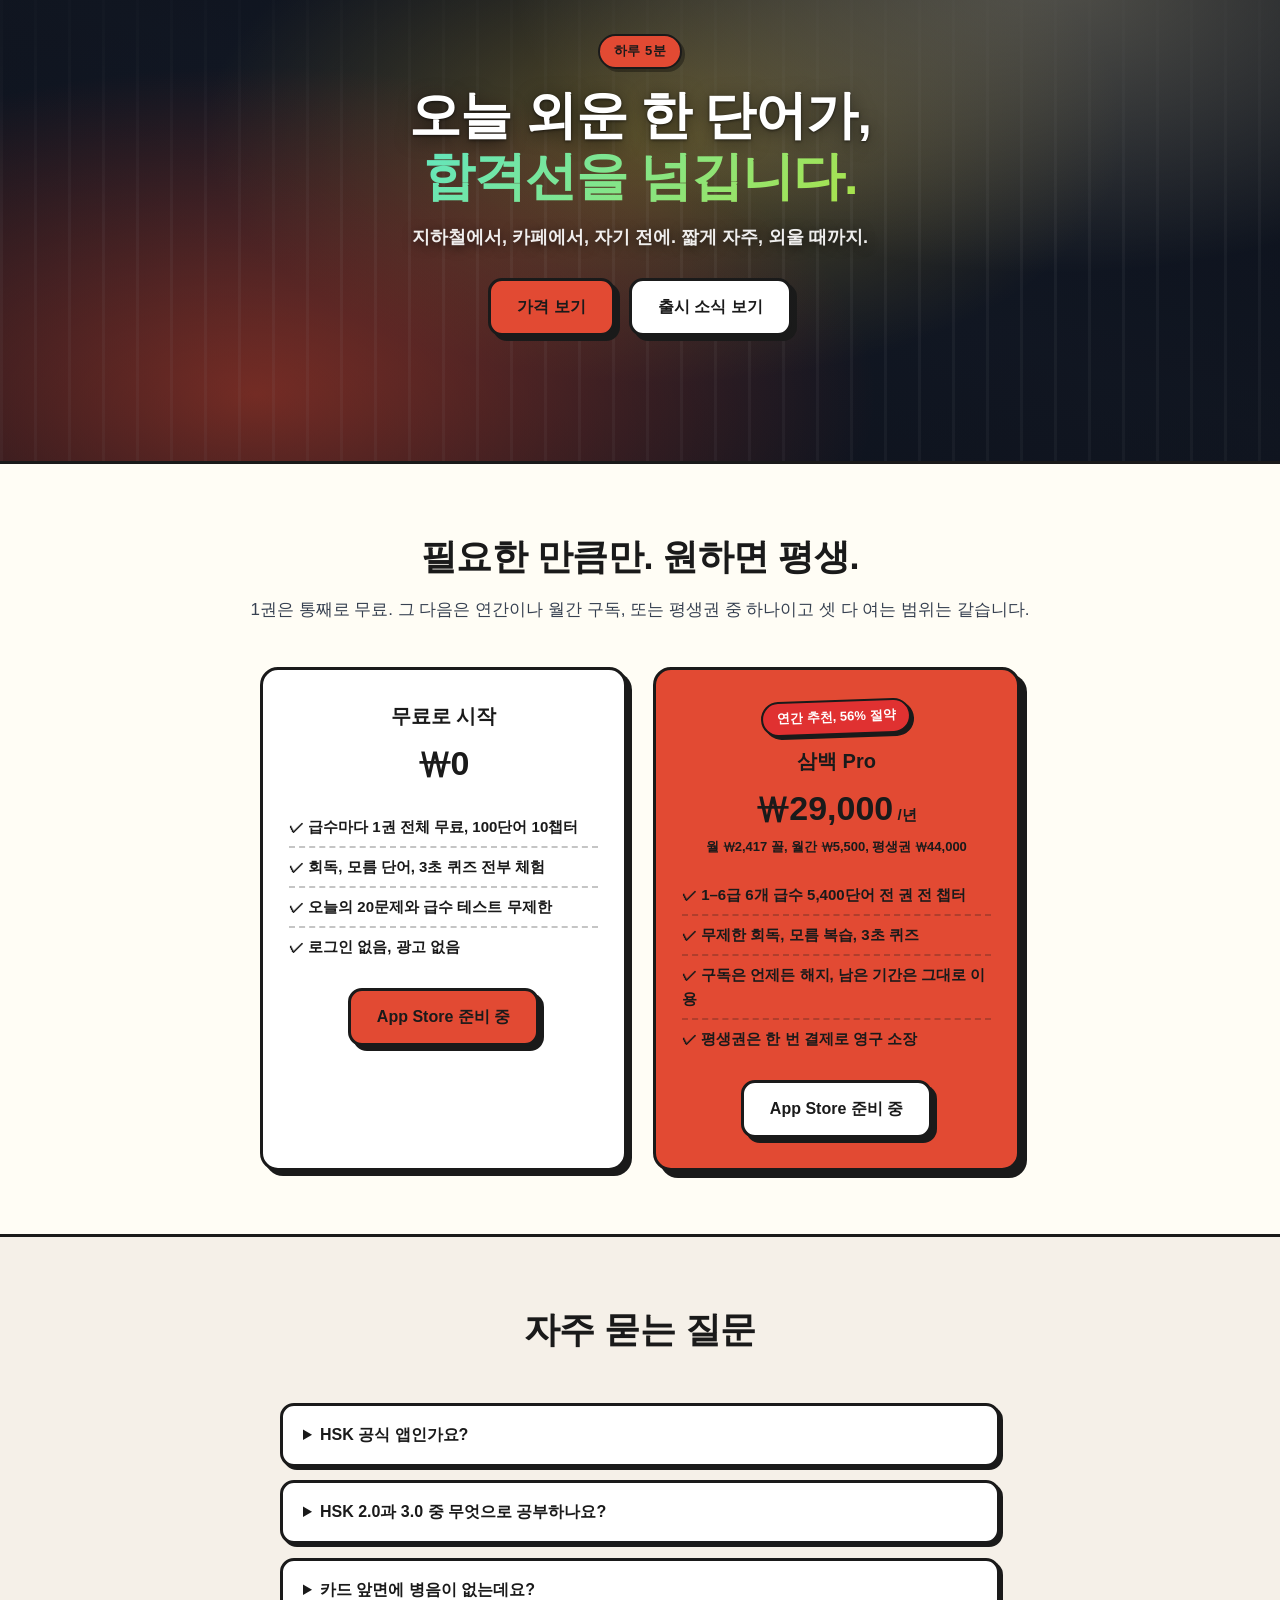
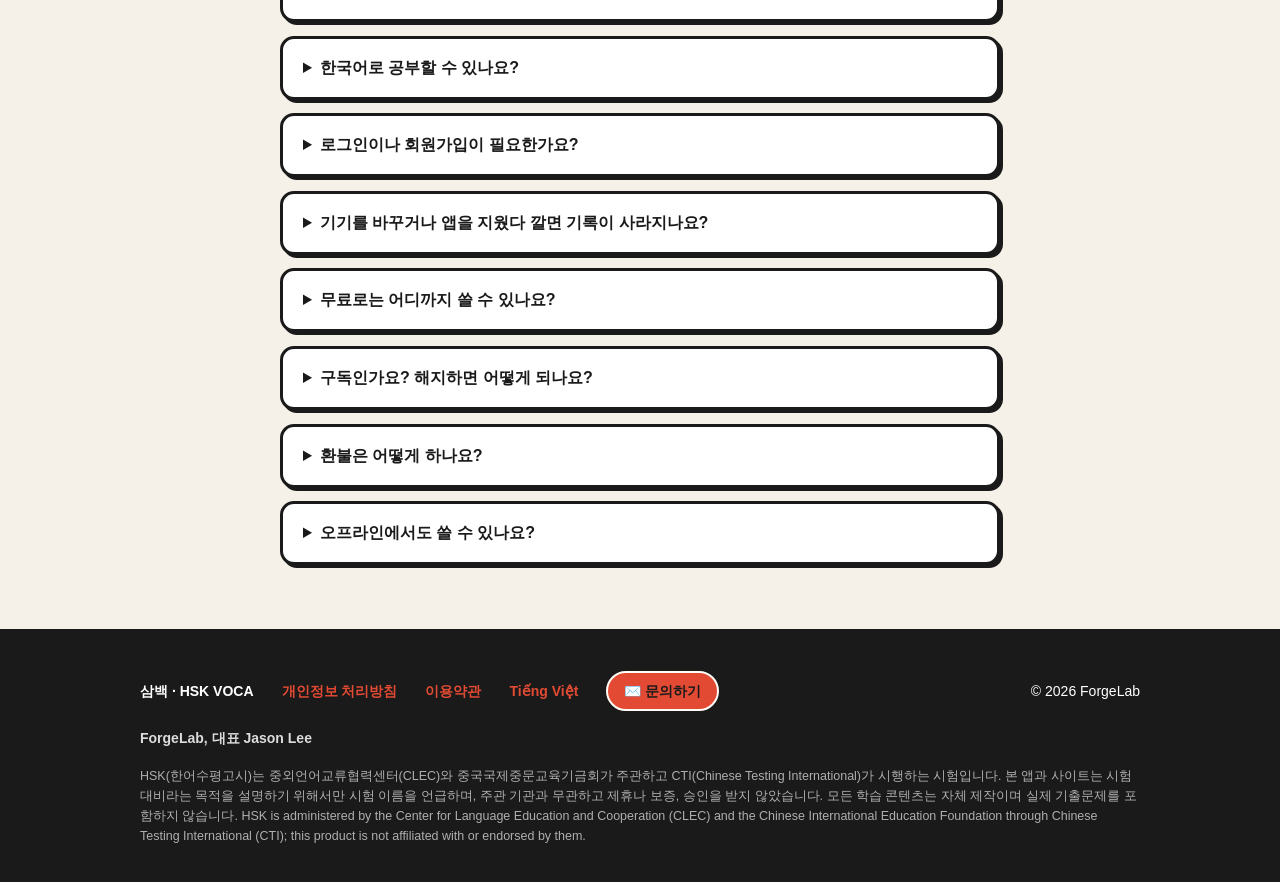
==== commit 51cc1633: "Site: onboarding reel and wide film from the new Từ Vựng HSK footage (vi and ko pages) Co-Authored-B" ====
--- a/docs/ko/index.html
+++ b/docs/ko/index.html
@@ -468,10 +468,10 @@
         <a class="nb-btn" href="#download" style="margin-top: 22px;">App Store 준비 중</a>
       </div>
       <div class="price-card hot">
-        <span class="sale-badge">연간 추천, 65% 절약</span>
+        <span class="sale-badge">연간 추천, 56% 절약</span>
         <h3>삼백 Pro</h3>
-        <div class="price">₩7,900<span style="font-size:0.45em; font-weight:800;"> /년</span></div>
-        <div class="price-note">월 ₩658 꼴, 월간 ₩1,900, 평생권 ₩14,900</div>
+        <div class="price">₩29,000<span style="font-size:0.45em; font-weight:800;"> /년</span></div>
+        <div class="price-note">월 ₩2,417 꼴, 월간 ₩5,500, 평생권 ₩44,000</div>
         <ul>
           <li>1–6급 6개 급수 5,400단어 전 권 전 챕터</li>
           <li>무제한 회독, 모름 복습, 3초 퀴즈</li>
@@ -515,7 +515,7 @@
       </details>
       <details>
         <summary>무료로는 어디까지 쓸 수 있나요?</summary>
-        <p>급수마다 <strong>1권 전체(10챕터, 100단어)</strong>를 무료로 끝까지 학습할 수 있습니다. 회독, 모름 단어 복습, 3초 퀴즈, 오늘의 20문제, 급수 테스트까지 모든 기능이 제한 없이 동작합니다. 2권부터는 이용권이 필요하며 연간 ₩7,900, 월간 ₩1,900 구독 또는 평생권 ₩14,900 중 하나를 고르면 됩니다. 여는 범위는 셋 다 같습니다.</p>
+        <p>급수마다 <strong>1권 전체(10챕터, 100단어)</strong>를 무료로 끝까지 학습할 수 있습니다. 회독, 모름 단어 복습, 3초 퀴즈, 오늘의 20문제, 급수 테스트까지 모든 기능이 제한 없이 동작합니다. 2권부터는 이용권이 필요하며 연간 ₩29,000, 월간 ₩5,500 구독 또는 평생권 ₩44,000 중 하나를 고르면 됩니다. 여는 범위는 셋 다 같습니다.</p>
       </details>
       <details>
         <summary>구독인가요? 해지하면 어떻게 되나요?</summary>
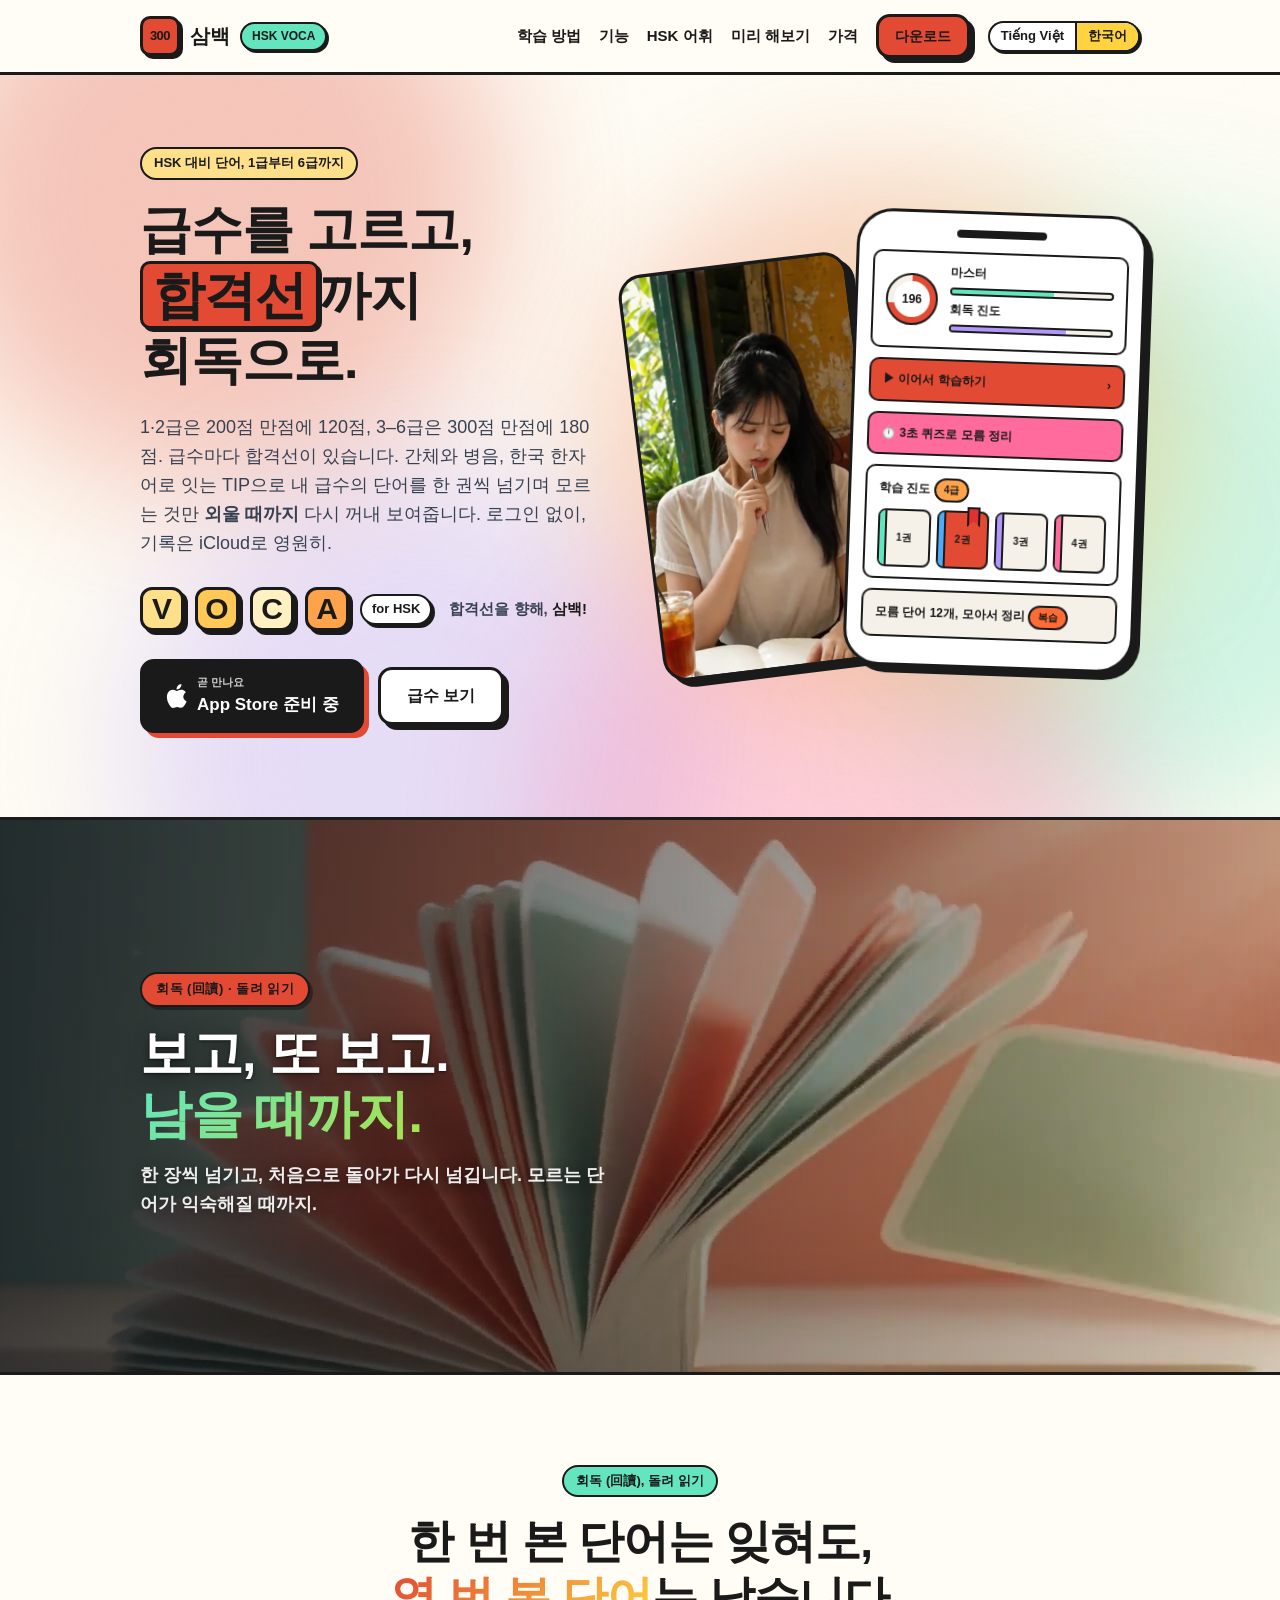
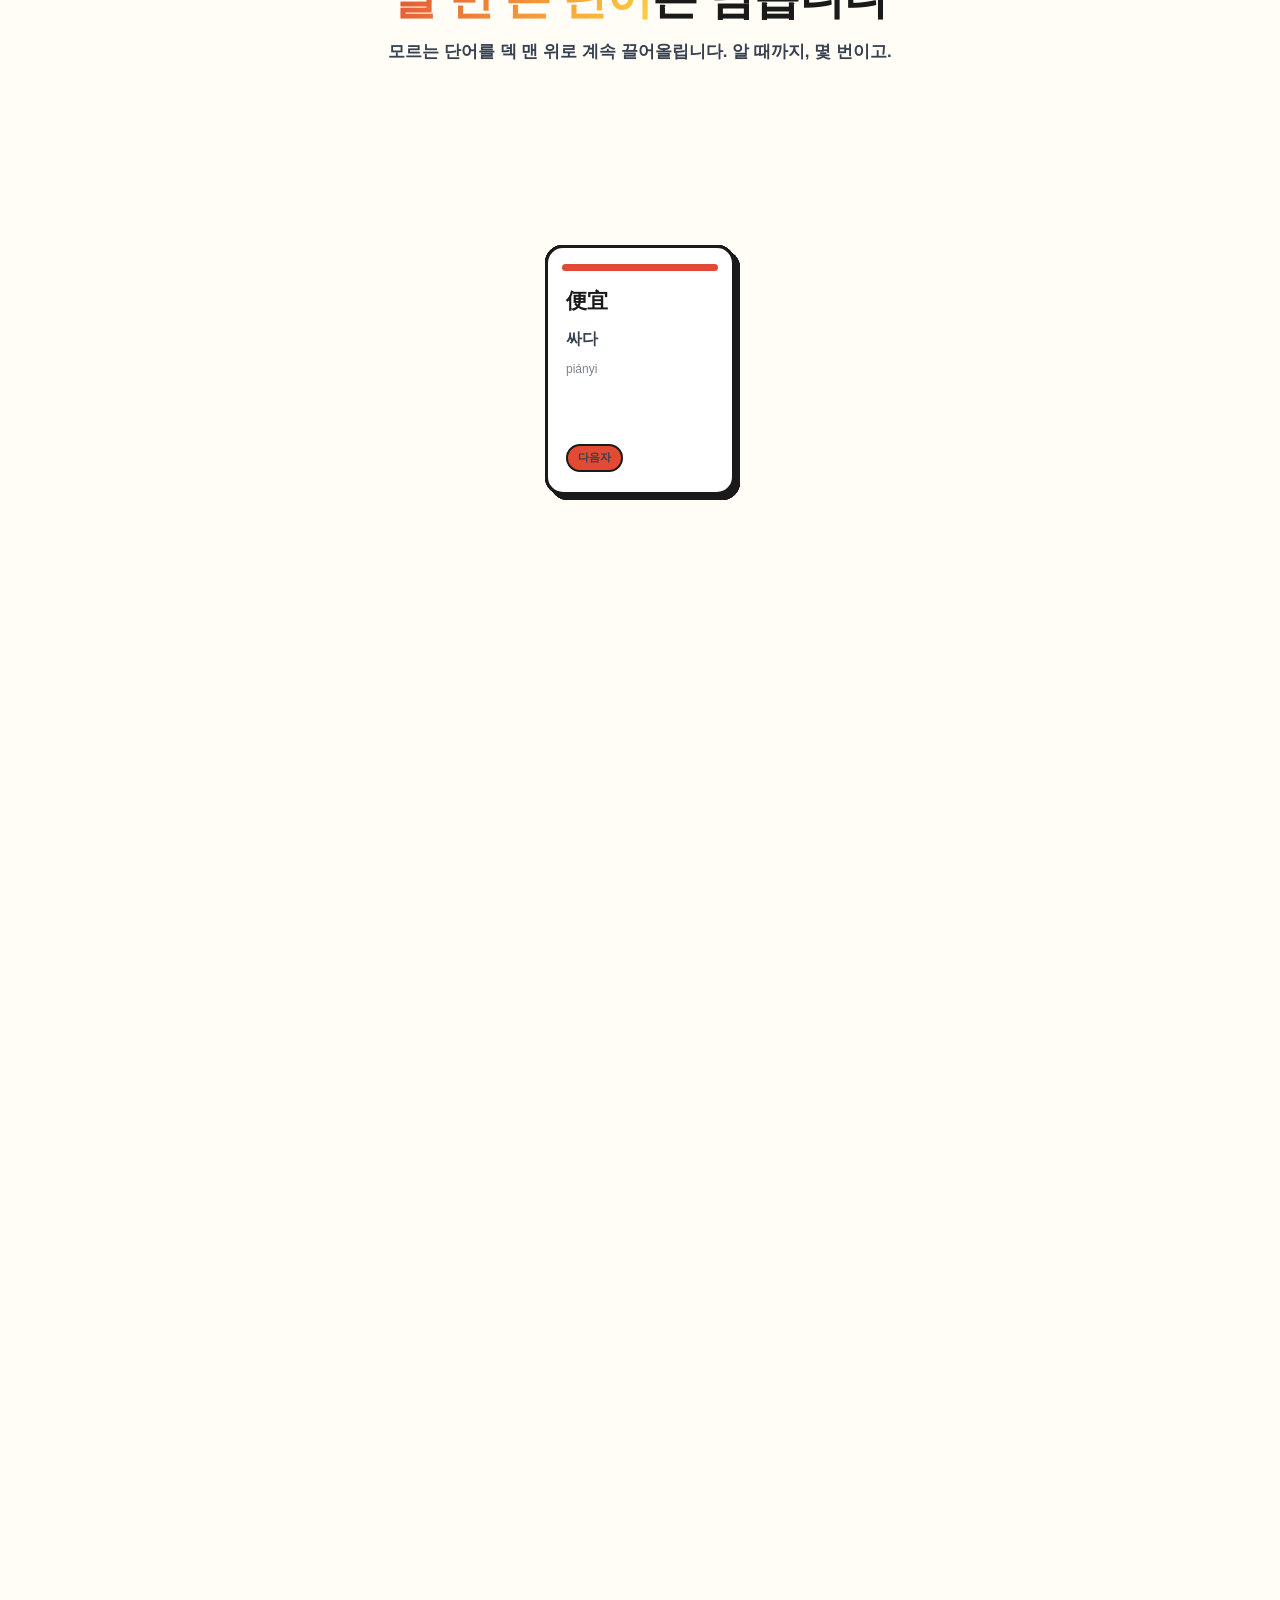
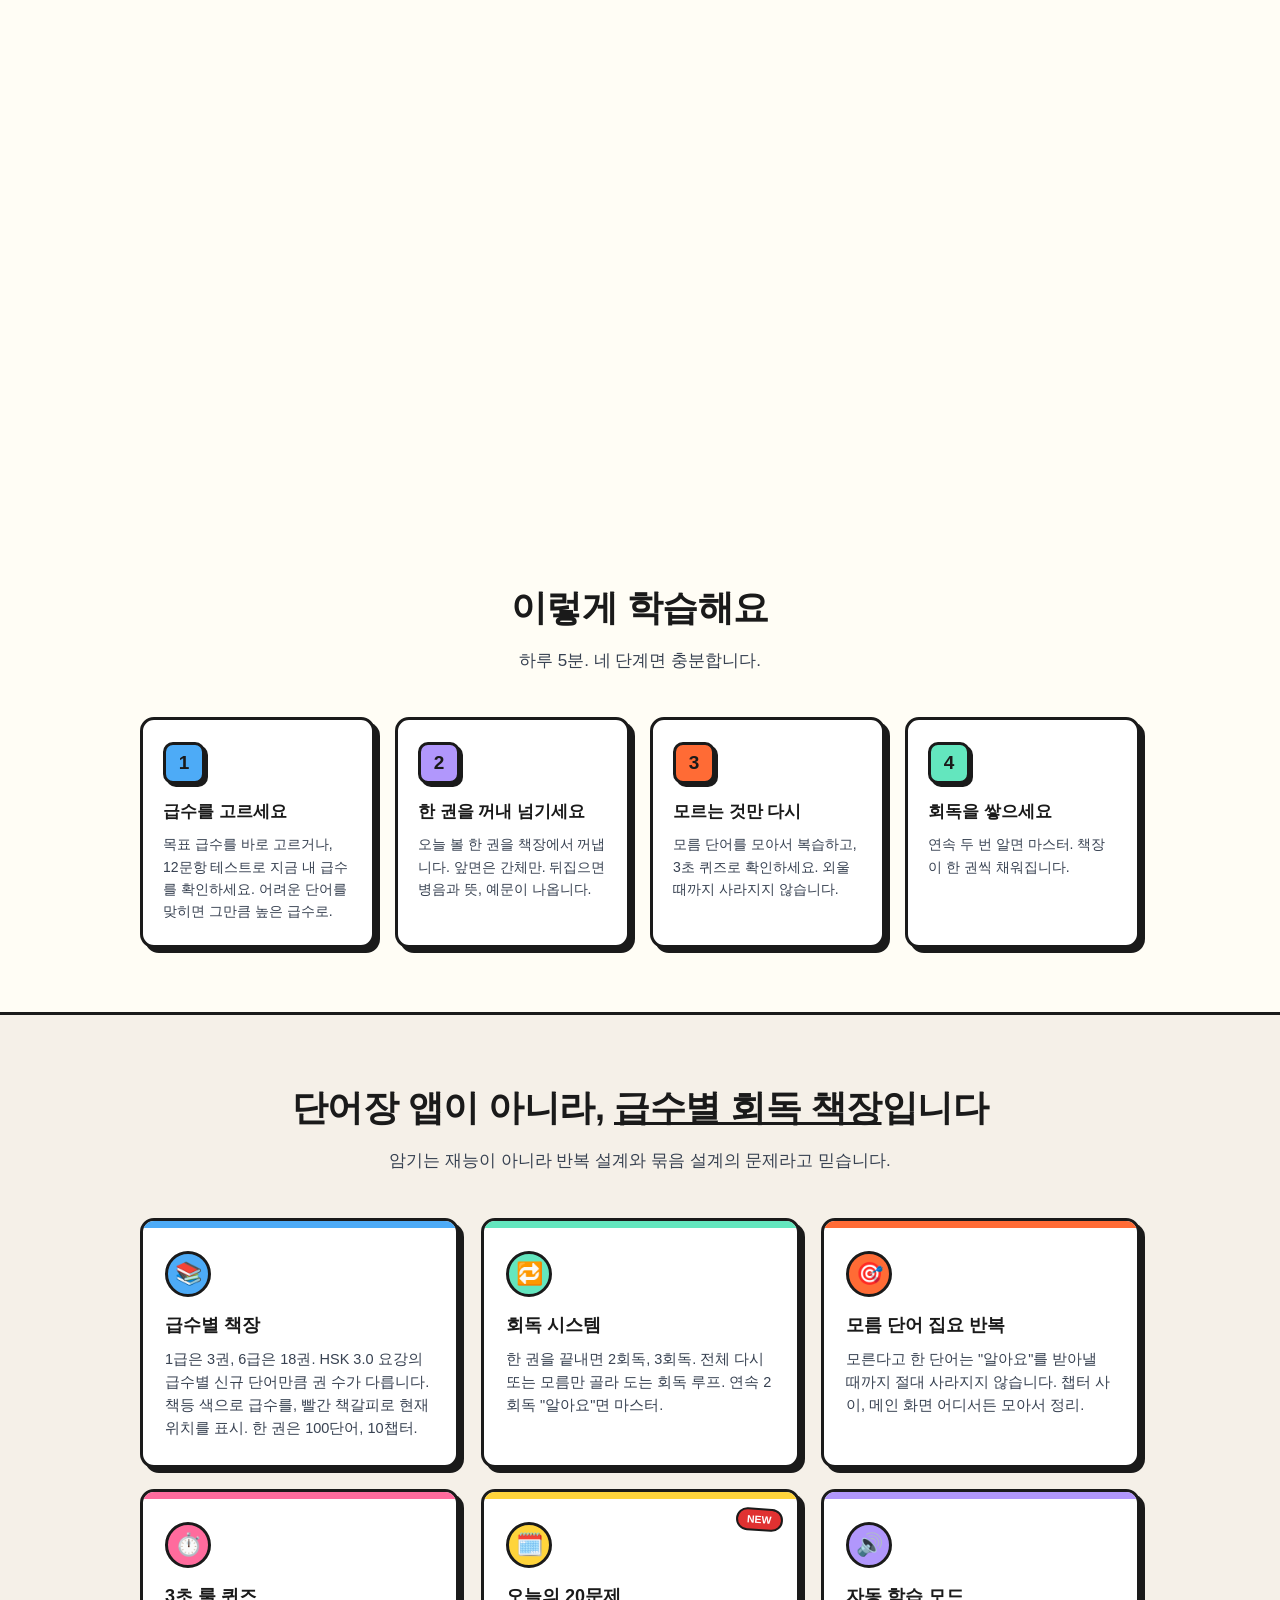
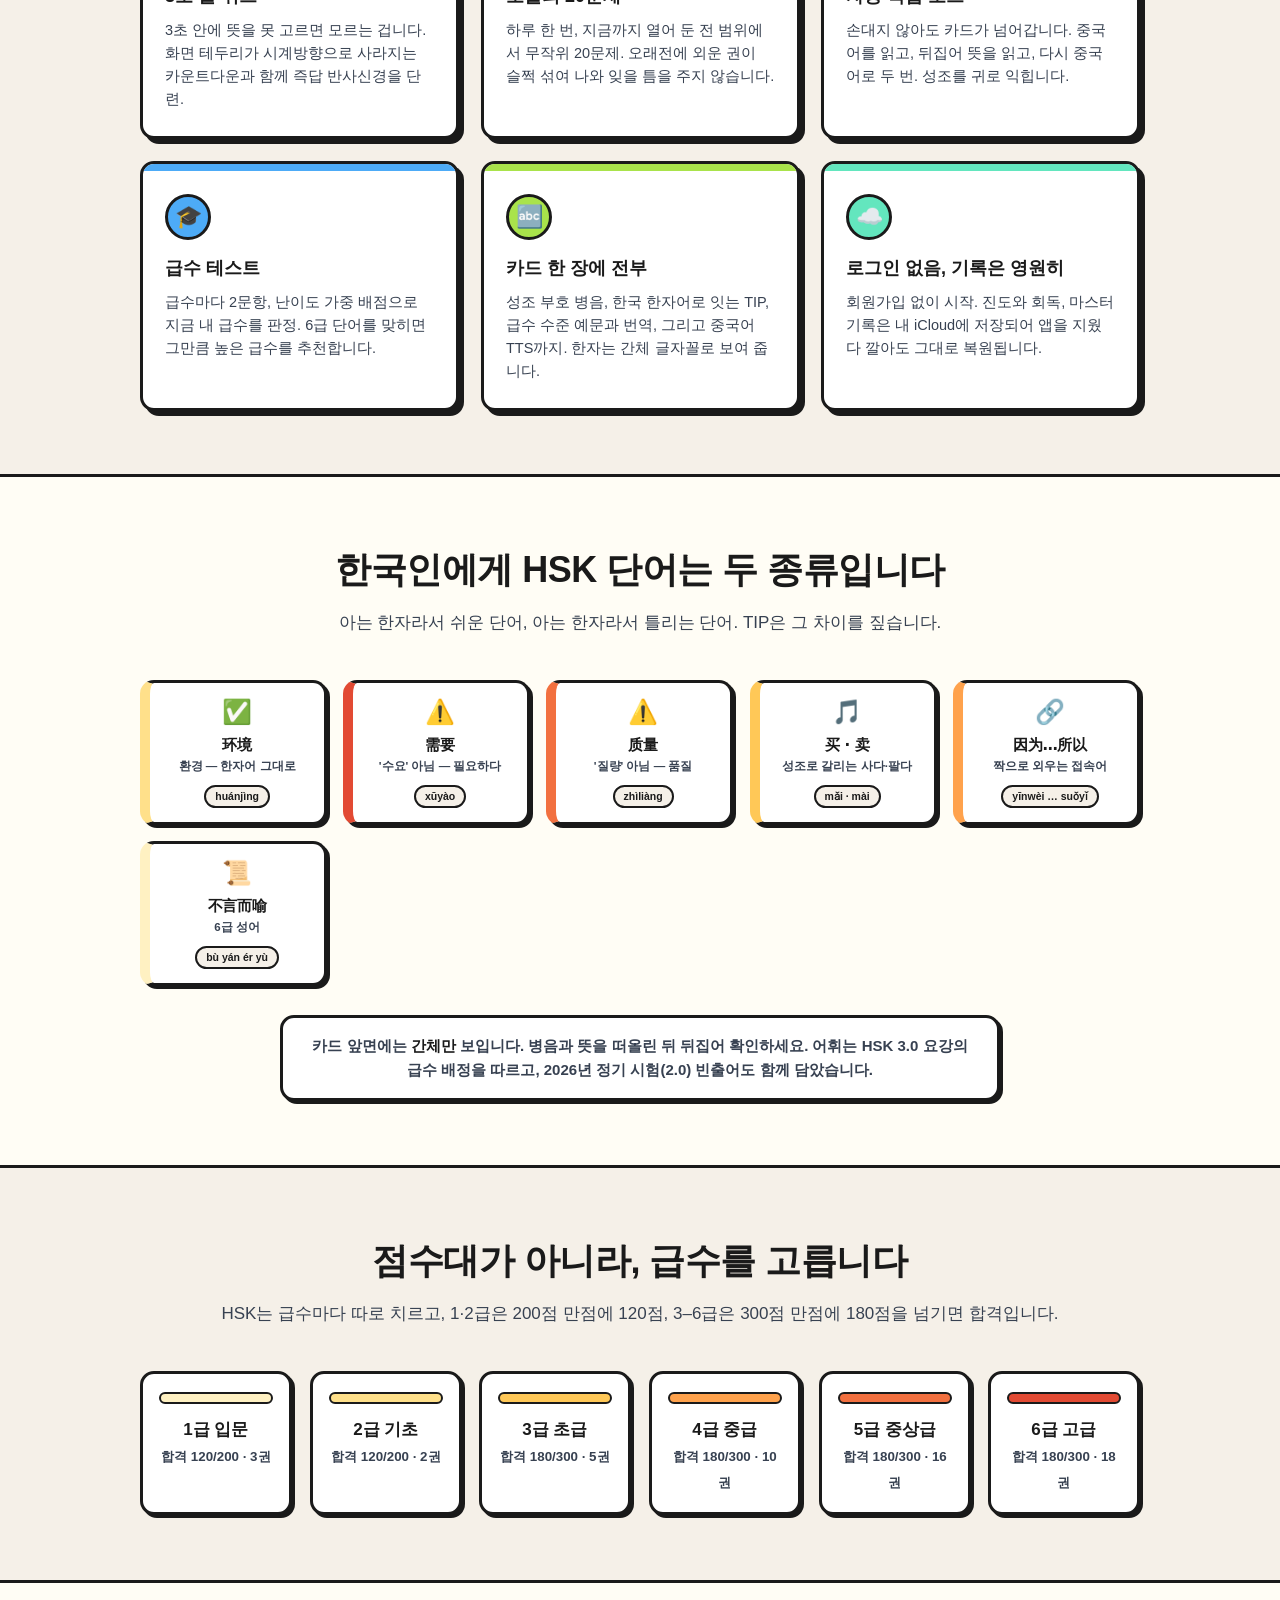
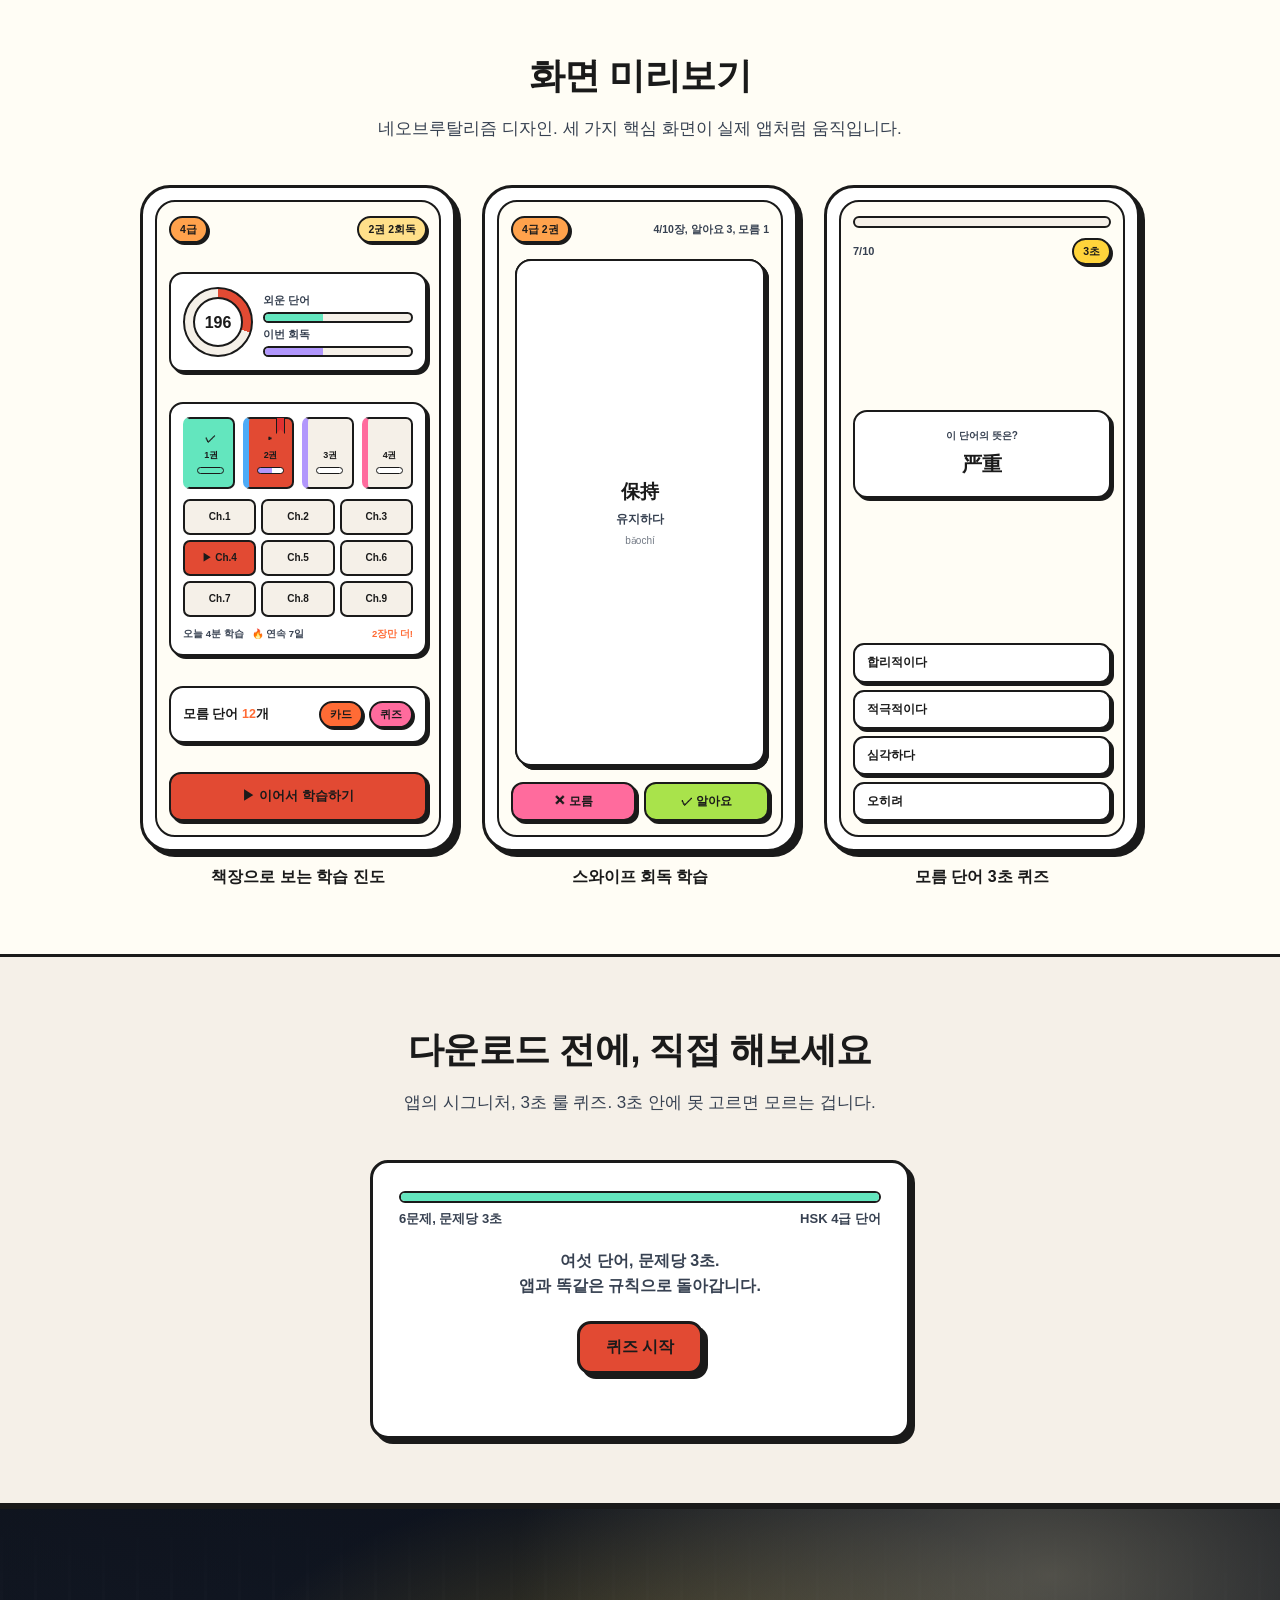
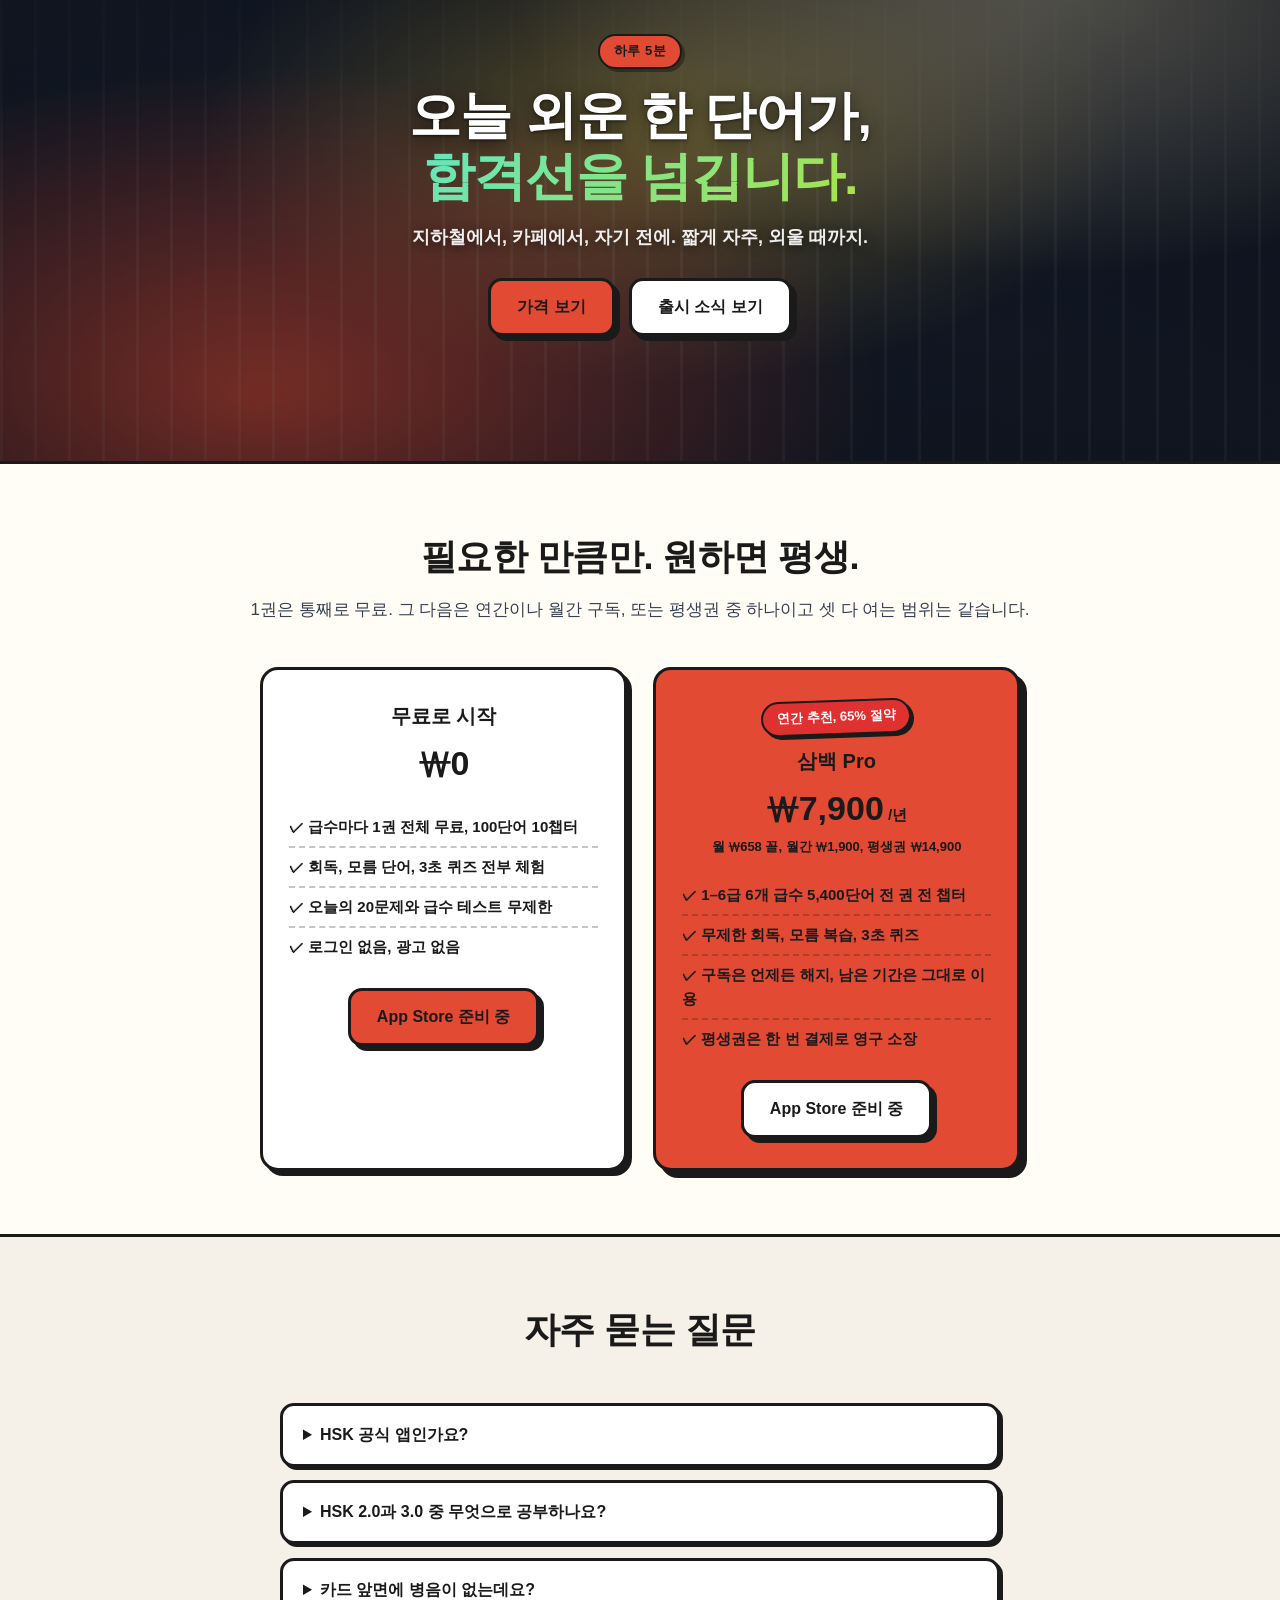
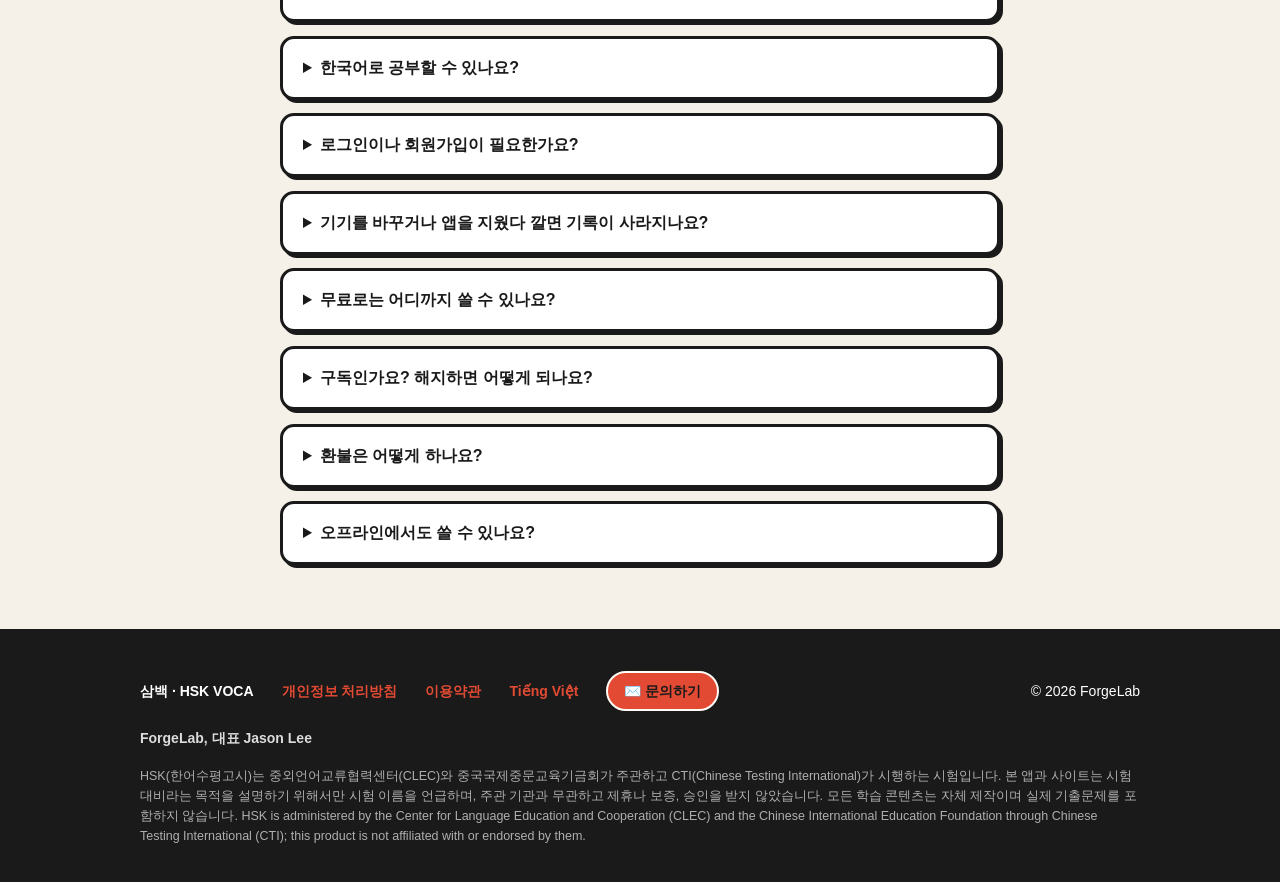
==== commit c5fd48a5: "Site: drop the book-spine row under the wide film, as on 구구공 Co-Authored-By: Claude Opus 5 <noreply@" ====
--- a/docs/ko/index.html
+++ b/docs/ko/index.html
@@ -122,14 +122,6 @@
       <span class="kicker">회독 (回讀) · 돌려 읽기</span>
       <h2>보고, 또 보고.<br /><span class="film-hl">남을 때까지.</span></h2>
       <p>한 장씩 넘기고, 처음으로 돌아가 다시 넘깁니다. 모르는 단어가 익숙해질 때까지.</p>
-      <div class="spines" aria-hidden="true">
-        <span class="spine" style="background: #FFF1C2;">1급</span>
-        <span class="spine" style="background: #FFE08A;">2급</span>
-        <span class="spine" style="background: #FFC857;">3급</span>
-        <span class="spine" style="background: #FFA24C;">4급</span>
-        <span class="spine" style="background: #F2703F;">5급</span>
-        <span class="spine" style="background: #E24A33;">6급</span>
-      </div>
     </div>
   </div>
 </section>
@@ -468,10 +460,10 @@
         <a class="nb-btn" href="#download" style="margin-top: 22px;">App Store 준비 중</a>
       </div>
       <div class="price-card hot">
-        <span class="sale-badge">연간 추천, 56% 절약</span>
+        <span class="sale-badge">연간 추천, 65% 절약</span>
         <h3>삼백 Pro</h3>
-        <div class="price">₩29,000<span style="font-size:0.45em; font-weight:800;"> /년</span></div>
-        <div class="price-note">월 ₩2,417 꼴, 월간 ₩5,500, 평생권 ₩44,000</div>
+        <div class="price">₩7,900<span style="font-size:0.45em; font-weight:800;"> /년</span></div>
+        <div class="price-note">월 ₩658 꼴, 월간 ₩1,900, 평생권 ₩14,900</div>
         <ul>
           <li>1–6급 6개 급수 5,400단어 전 권 전 챕터</li>
           <li>무제한 회독, 모름 복습, 3초 퀴즈</li>
@@ -515,7 +507,7 @@
       </details>
       <details>
         <summary>무료로는 어디까지 쓸 수 있나요?</summary>
-        <p>급수마다 <strong>1권 전체(10챕터, 100단어)</strong>를 무료로 끝까지 학습할 수 있습니다. 회독, 모름 단어 복습, 3초 퀴즈, 오늘의 20문제, 급수 테스트까지 모든 기능이 제한 없이 동작합니다. 2권부터는 이용권이 필요하며 연간 ₩29,000, 월간 ₩5,500 구독 또는 평생권 ₩44,000 중 하나를 고르면 됩니다. 여는 범위는 셋 다 같습니다.</p>
+        <p>급수마다 <strong>1권 전체(10챕터, 100단어)</strong>를 무료로 끝까지 학습할 수 있습니다. 회독, 모름 단어 복습, 3초 퀴즈, 오늘의 20문제, 급수 테스트까지 모든 기능이 제한 없이 동작합니다. 2권부터는 이용권이 필요하며 연간 ₩7,900, 월간 ₩1,900 구독 또는 평생권 ₩14,900 중 하나를 고르면 됩니다. 여는 범위는 셋 다 같습니다.</p>
       </details>
       <details>
         <summary>구독인가요? 해지하면 어떻게 되나요?</summary>
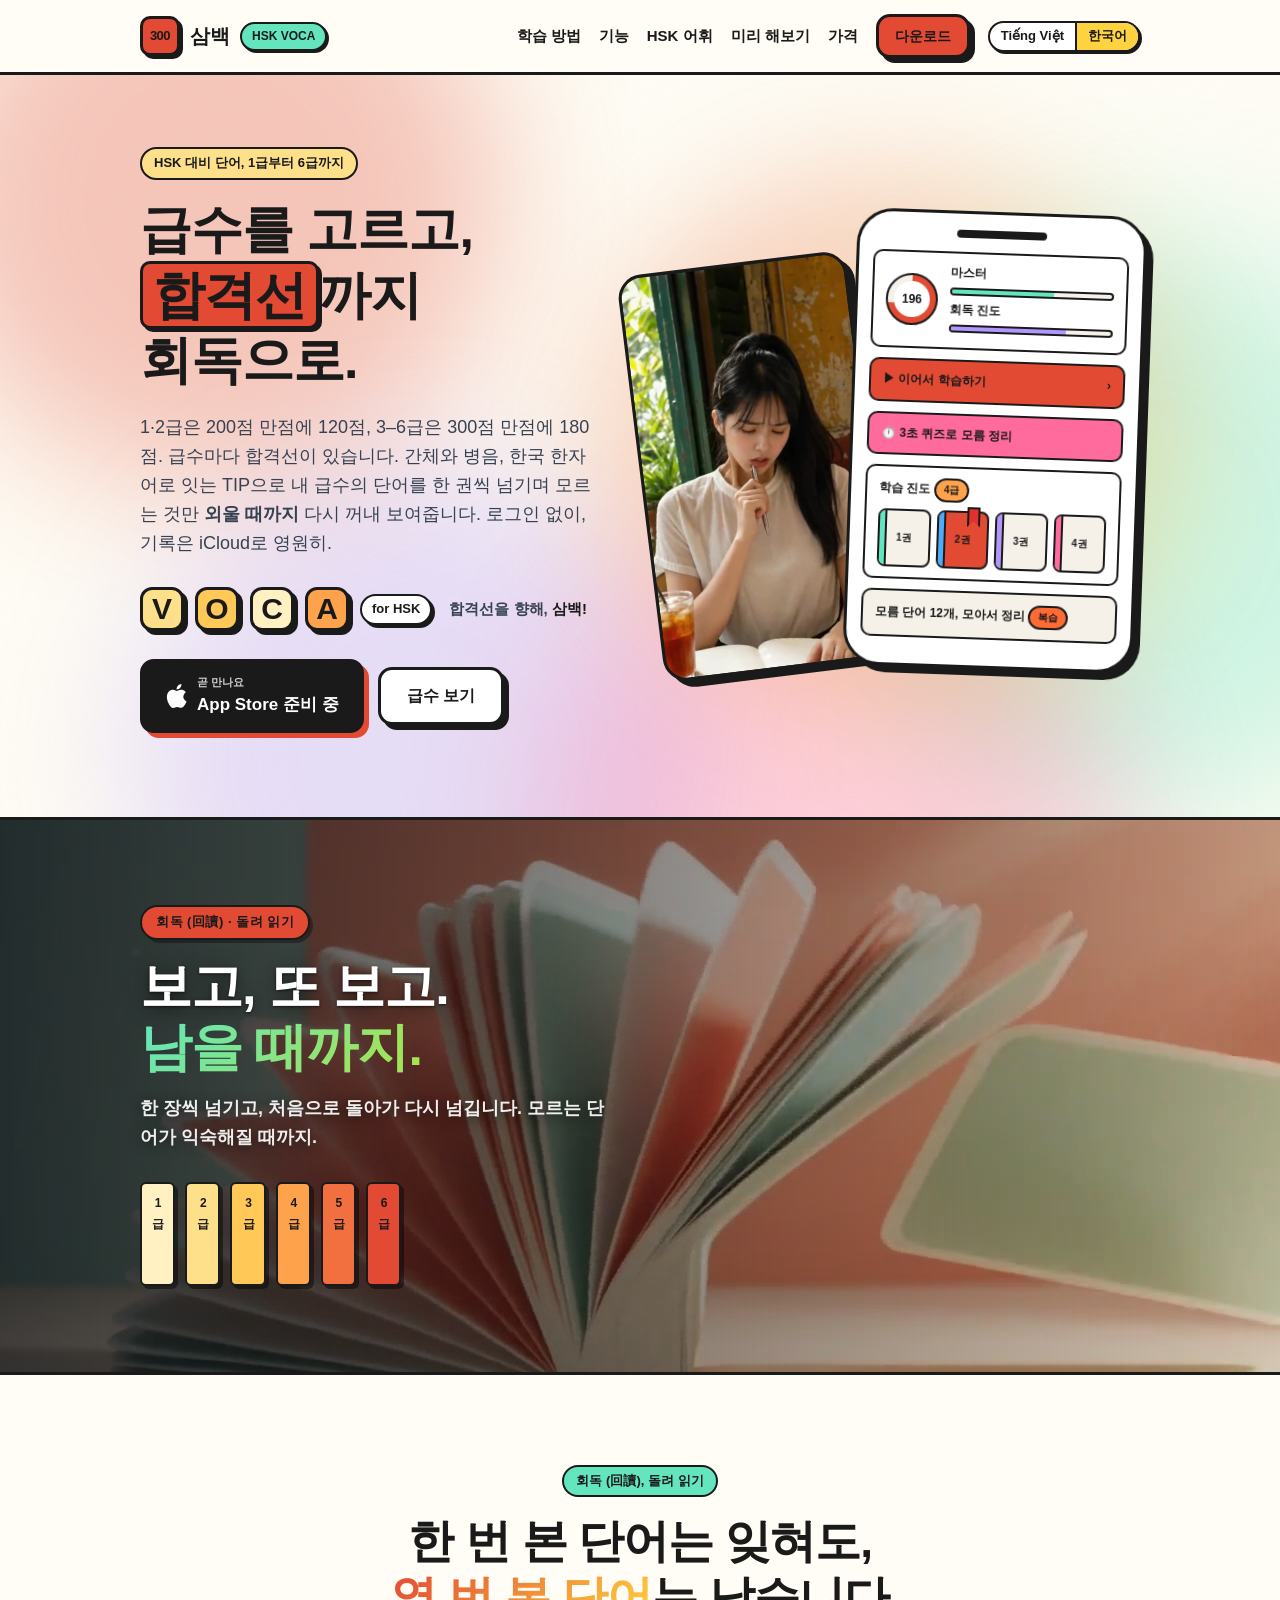
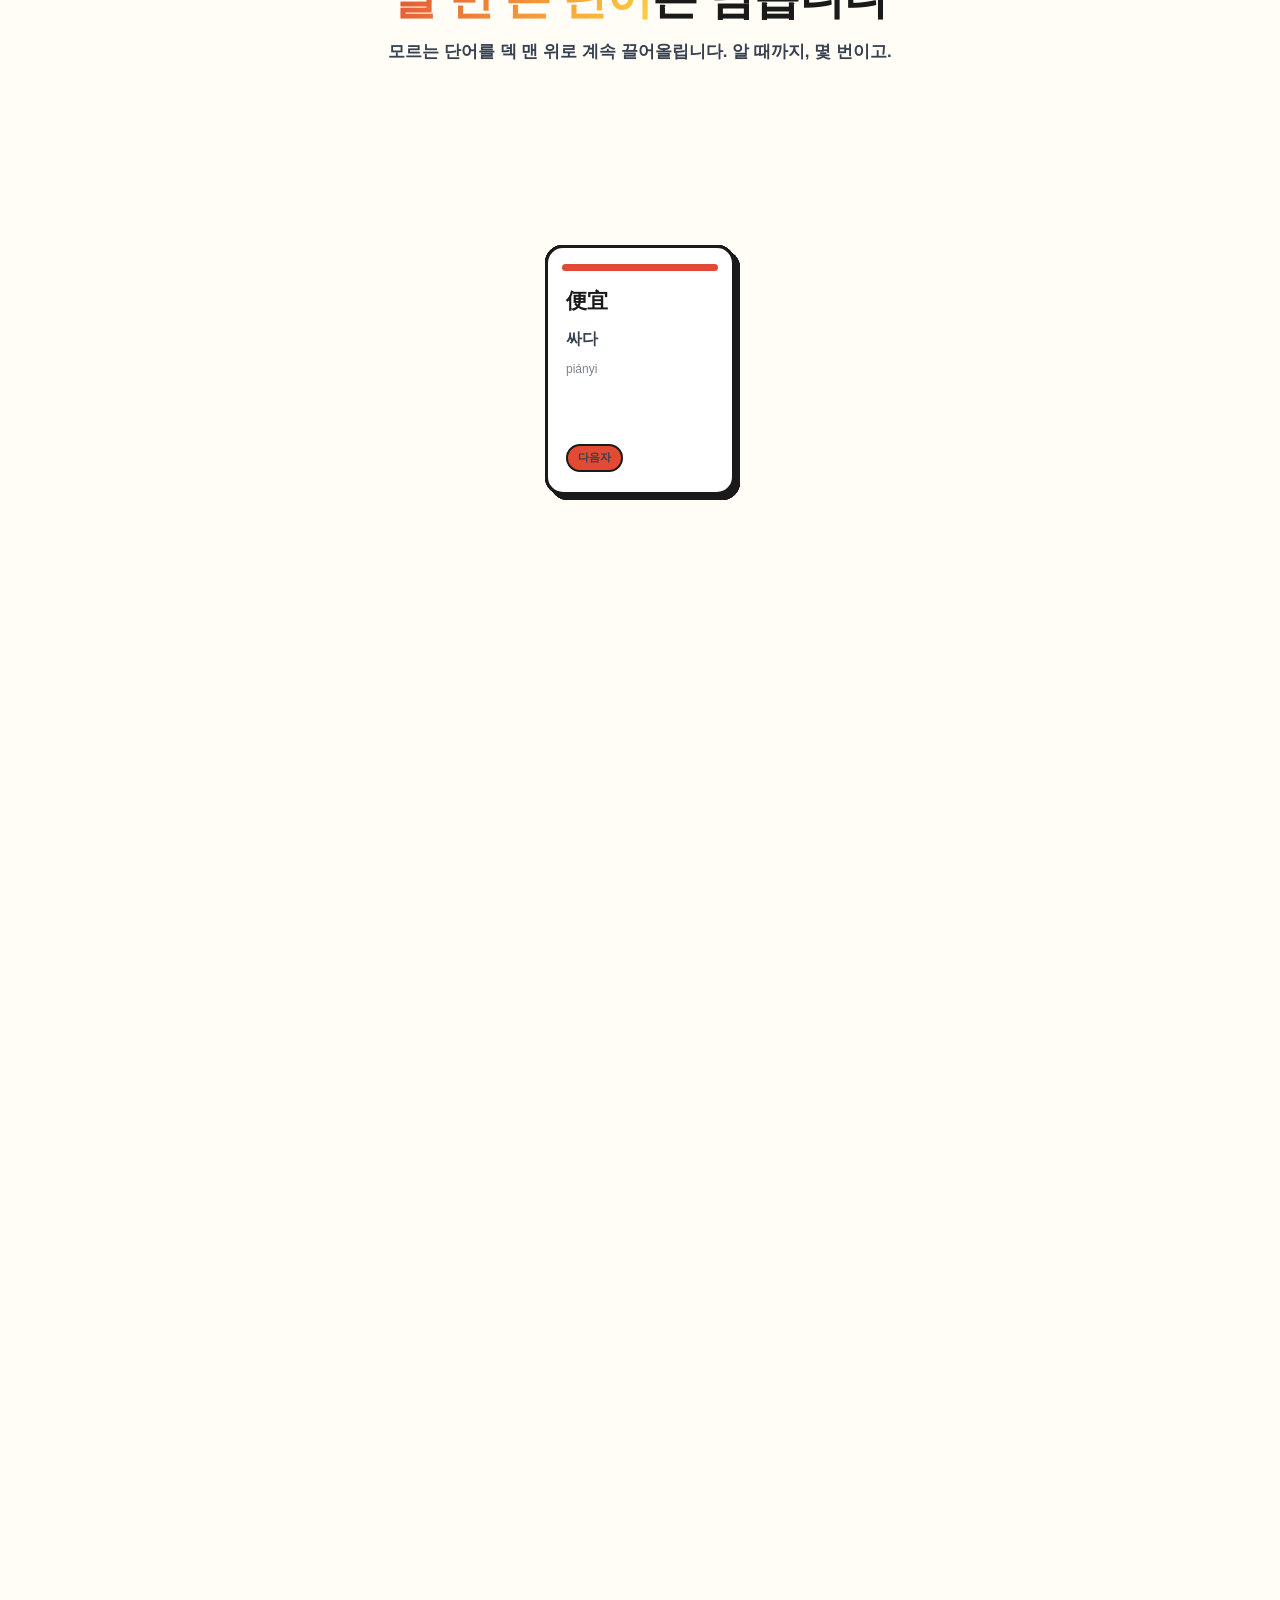
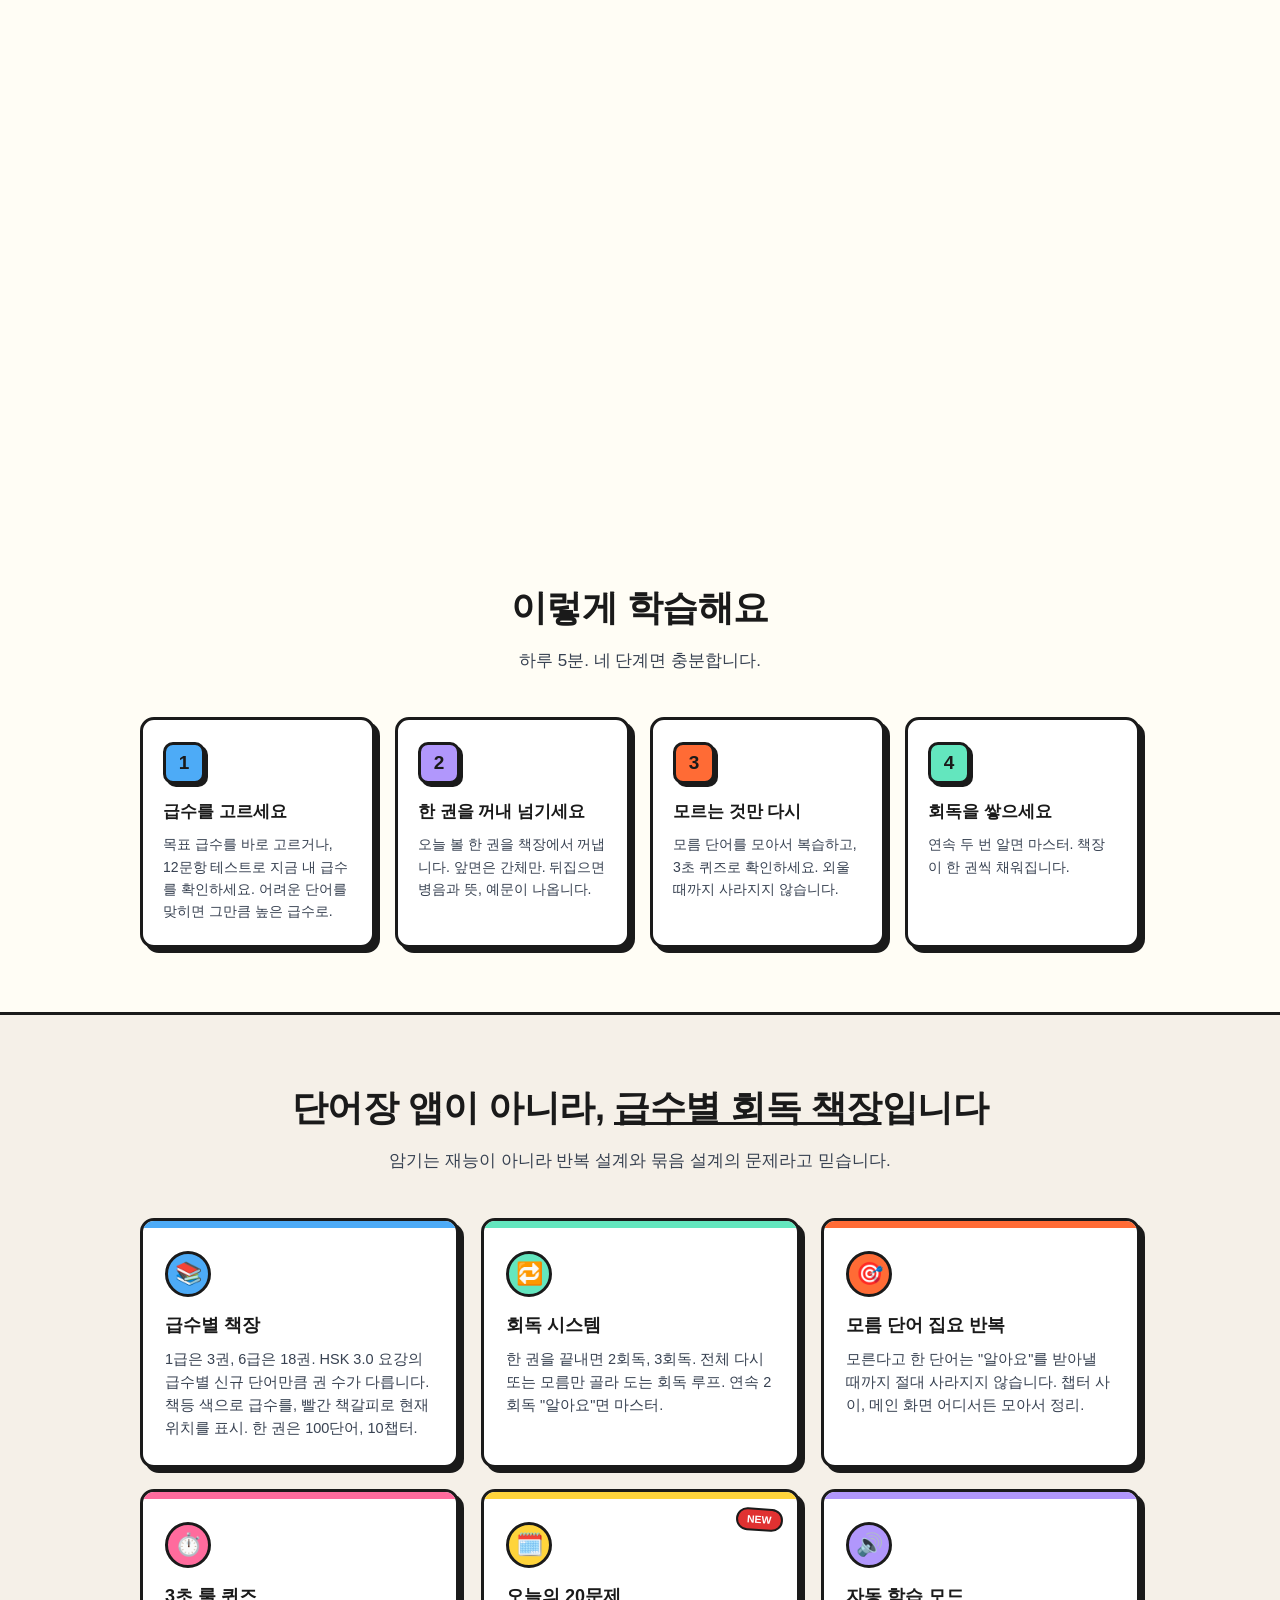
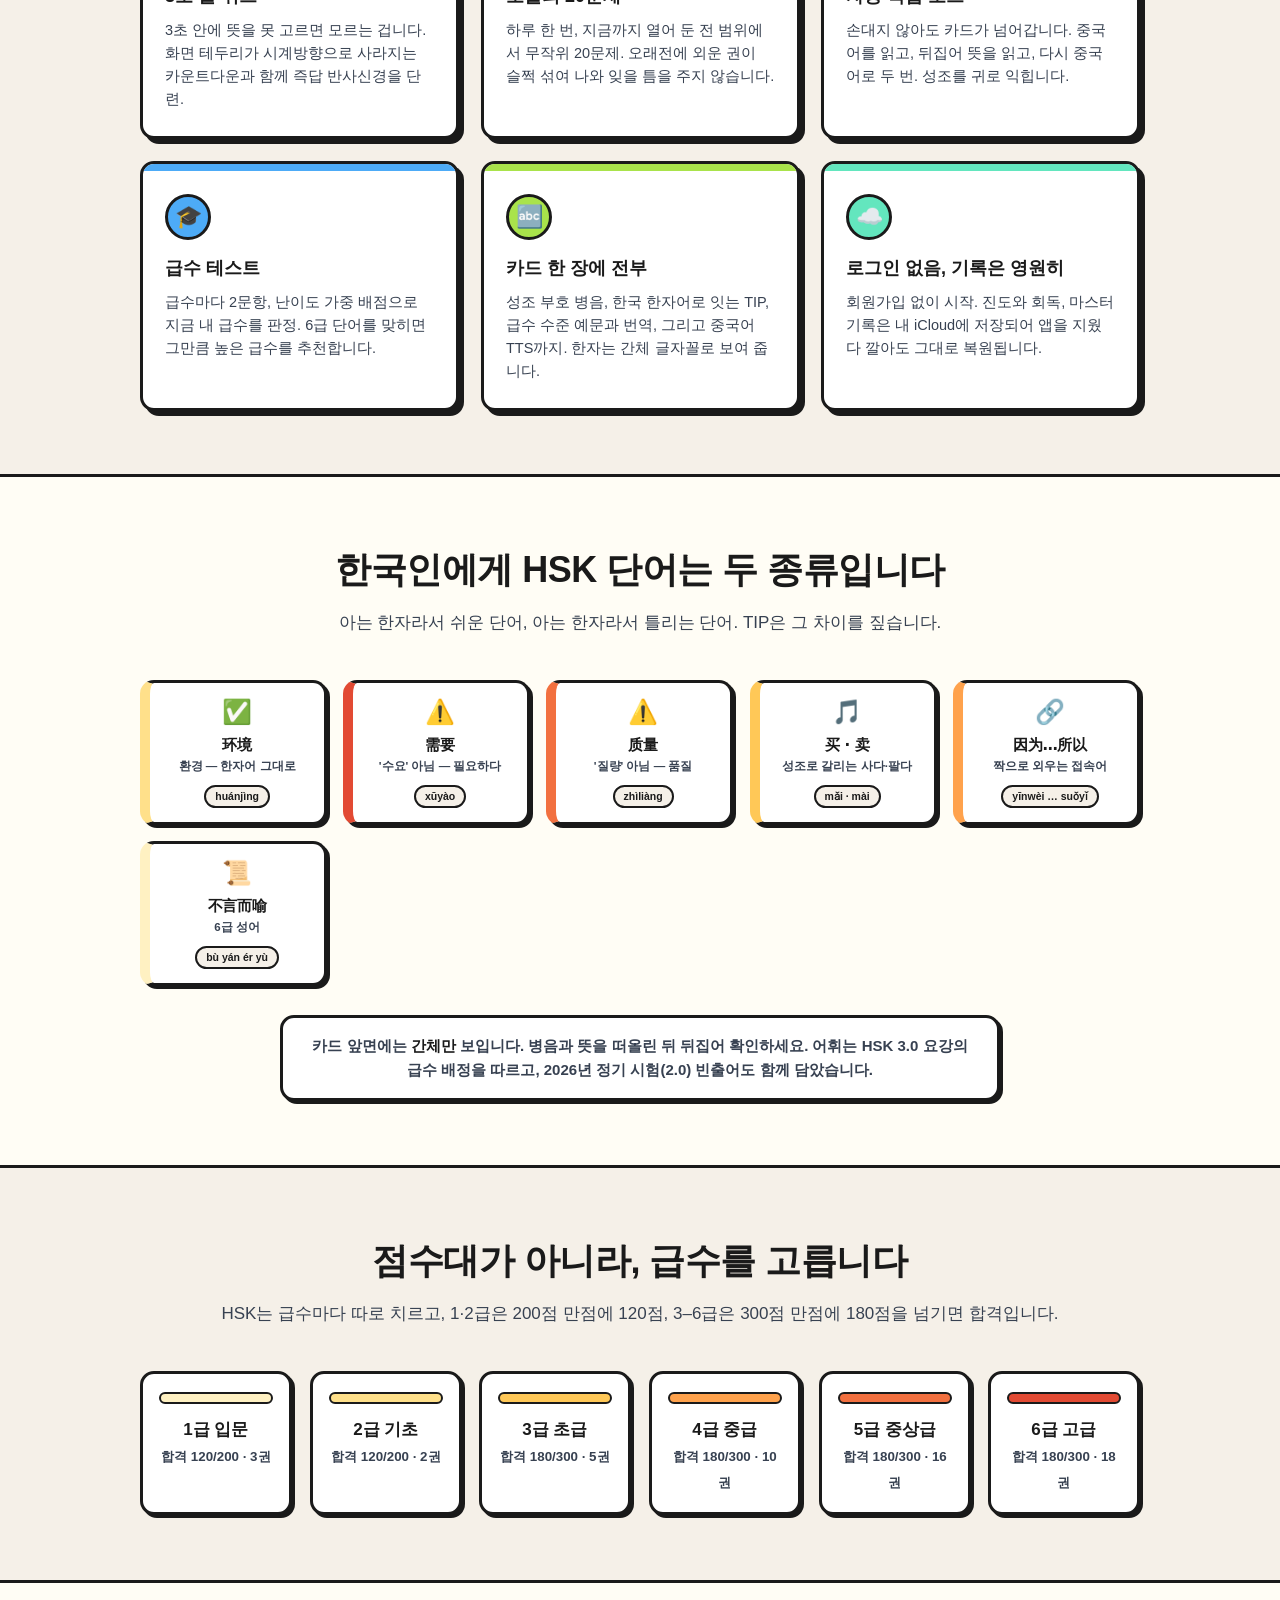
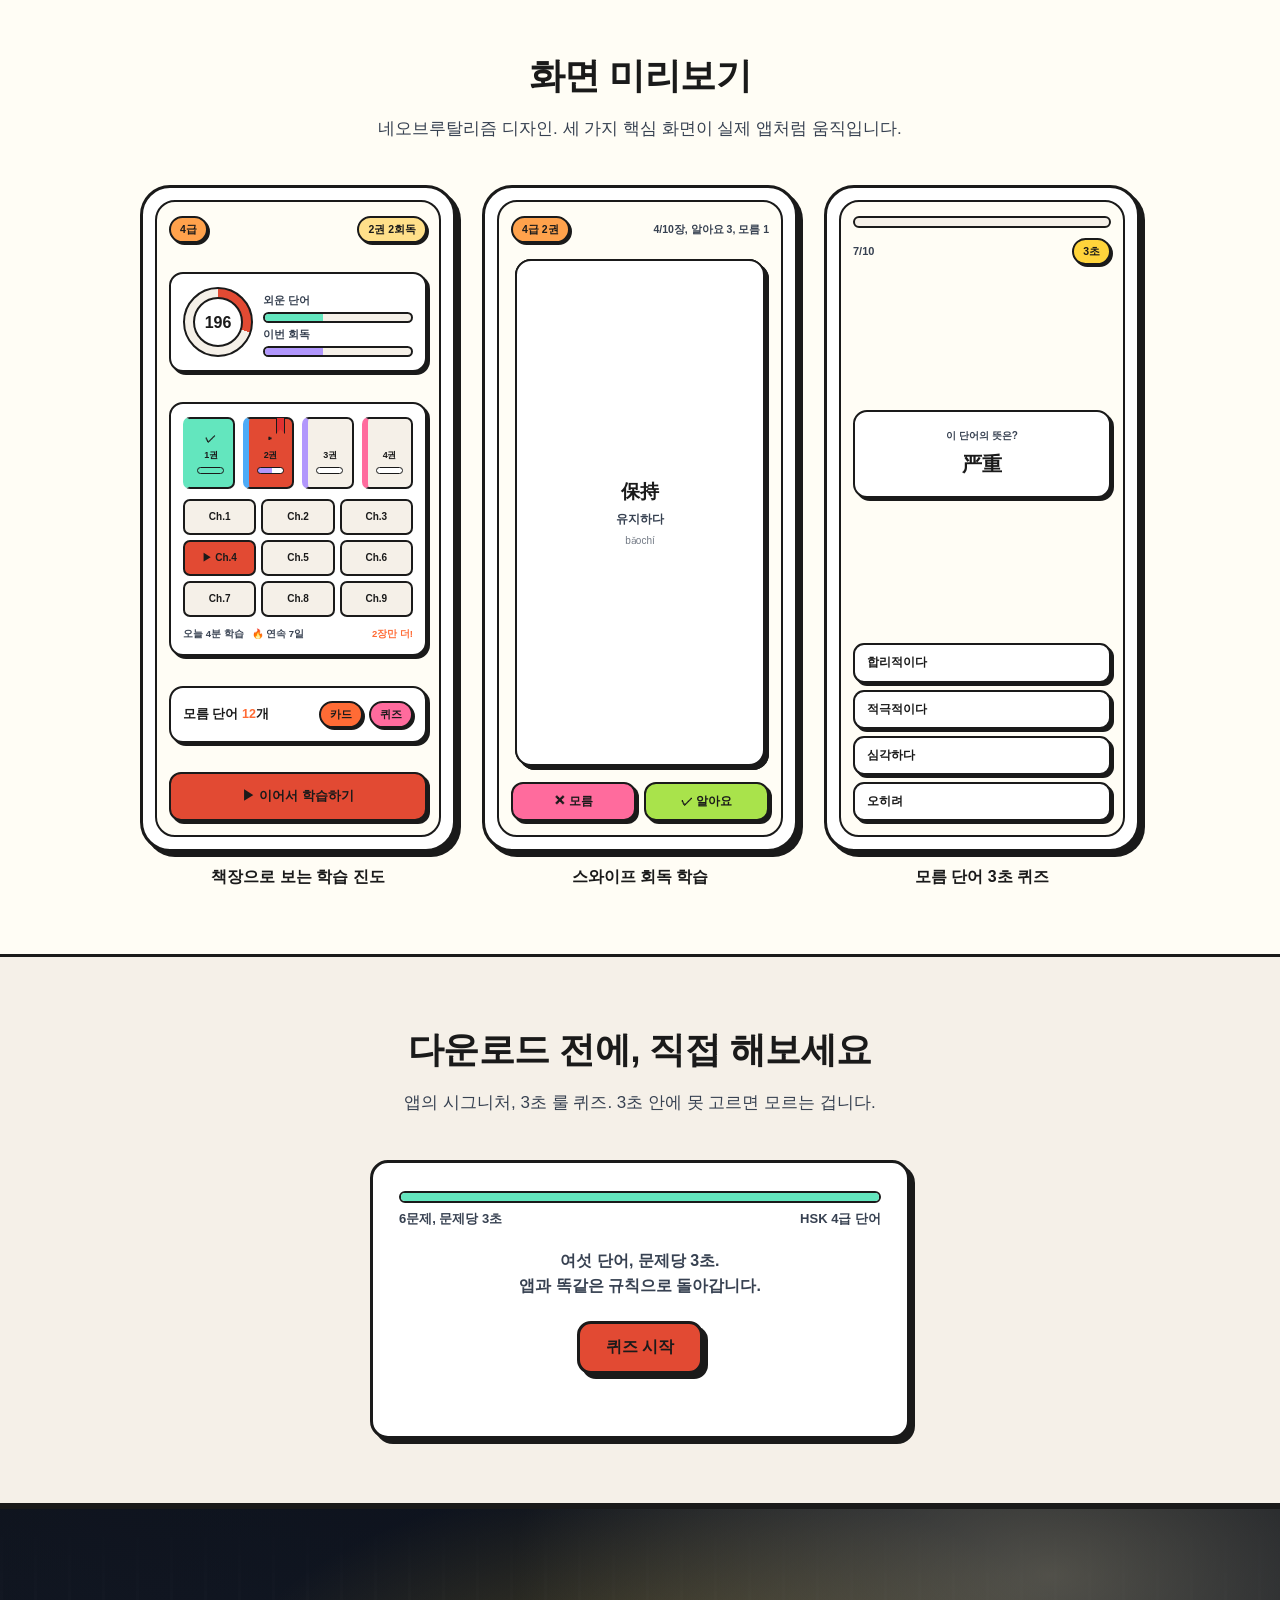
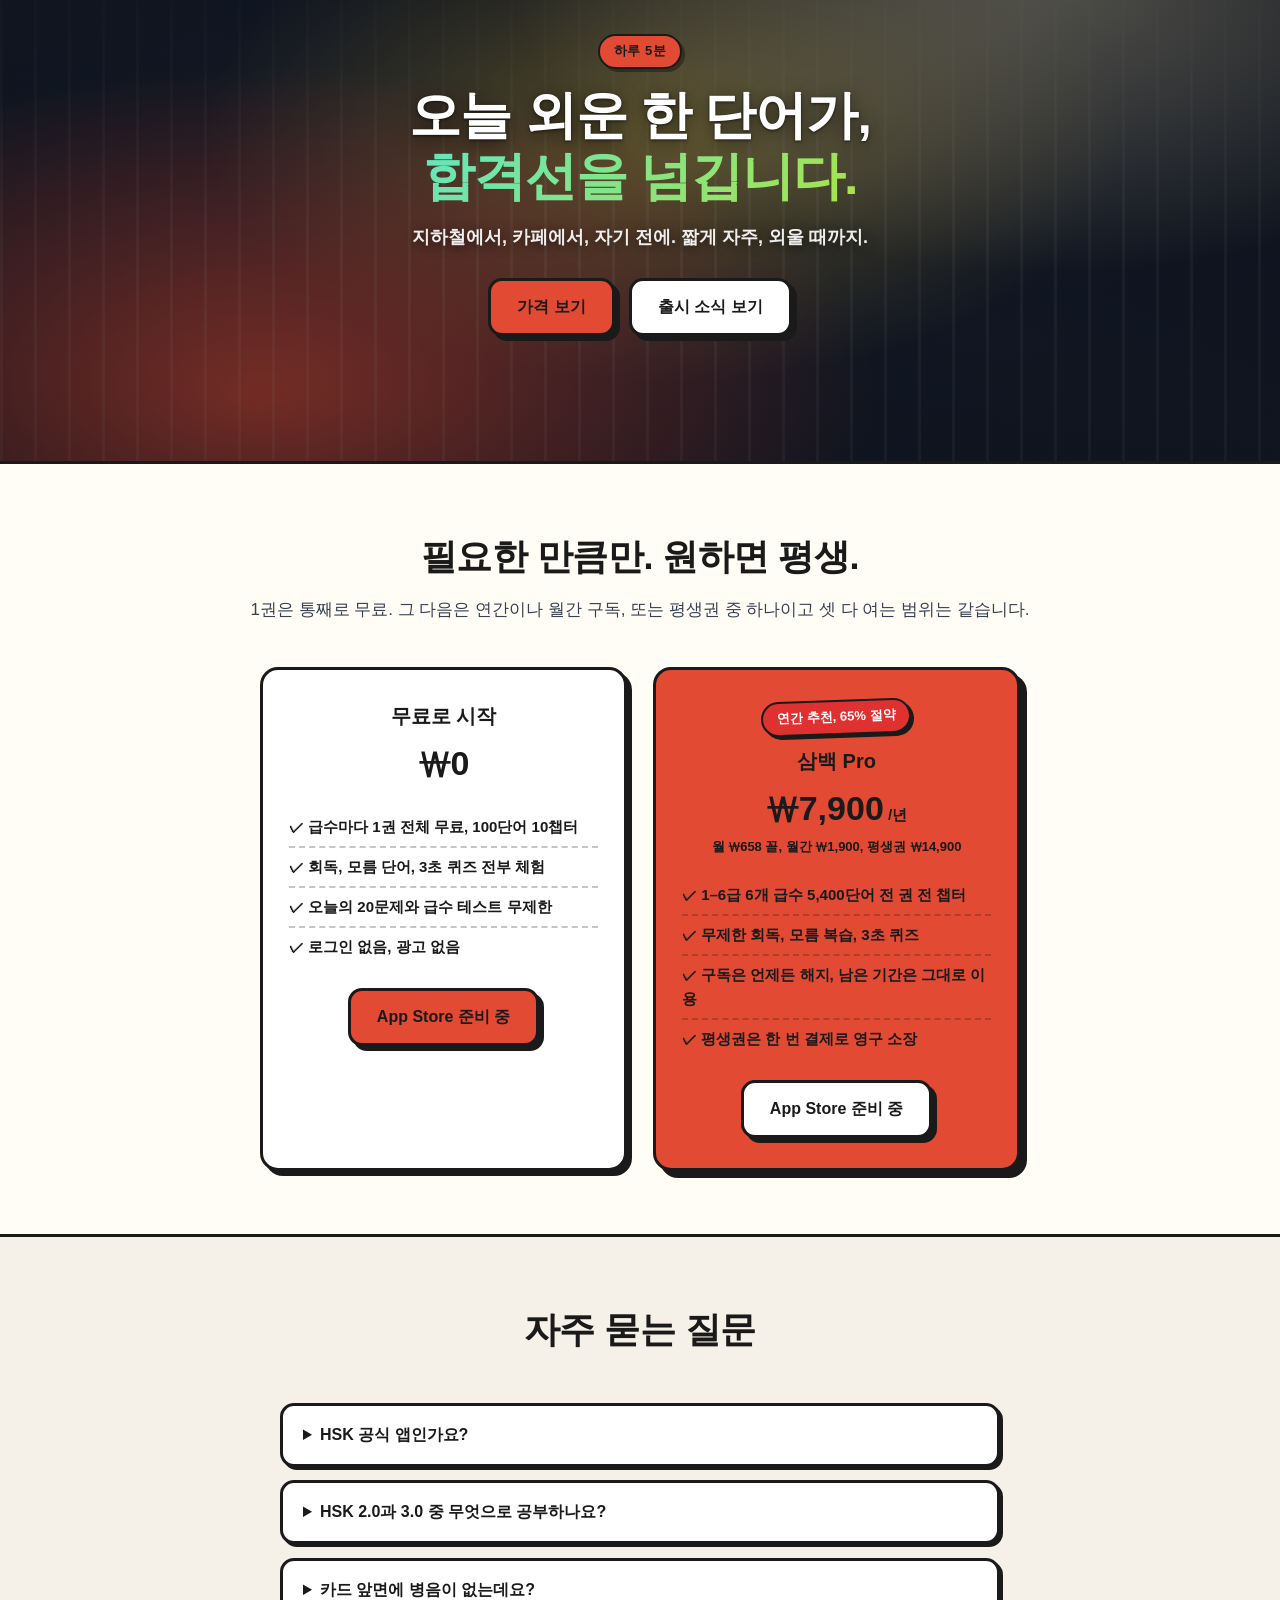
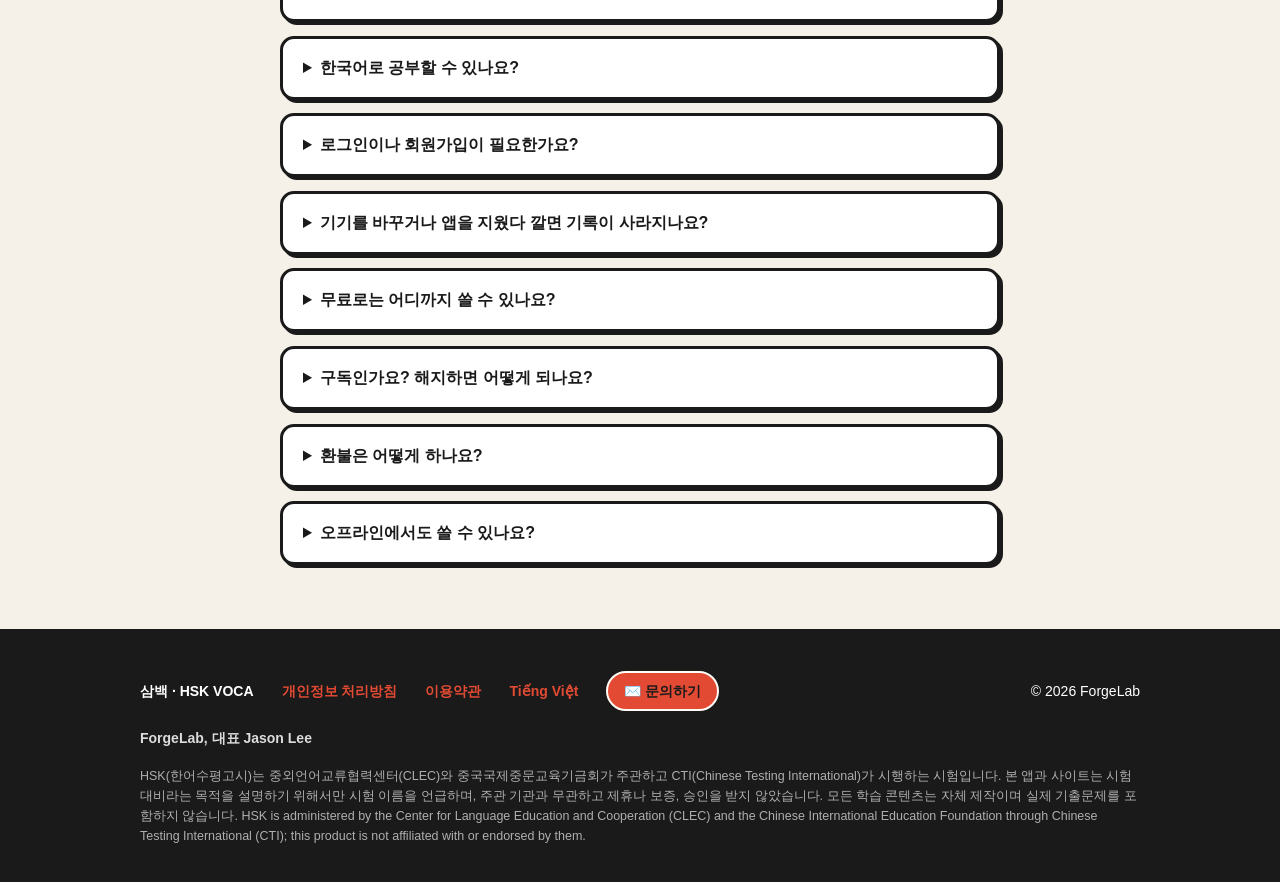
==== commit 5cac7d3e: "Pricing: ₩1,900 monthly / ₩7,900 yearly / ₩14,900 lifetime Co-Authored-By: Claude Opus 5 <noreply@an" ====
--- a/docs/ko/index.html
+++ b/docs/ko/index.html
@@ -122,6 +122,14 @@
       <span class="kicker">회독 (回讀) · 돌려 읽기</span>
       <h2>보고, 또 보고.<br /><span class="film-hl">남을 때까지.</span></h2>
       <p>한 장씩 넘기고, 처음으로 돌아가 다시 넘깁니다. 모르는 단어가 익숙해질 때까지.</p>
+      <div class="spines" aria-hidden="true">
+        <span class="spine" style="background: #FFF1C2;">1급</span>
+        <span class="spine" style="background: #FFE08A;">2급</span>
+        <span class="spine" style="background: #FFC857;">3급</span>
+        <span class="spine" style="background: #FFA24C;">4급</span>
+        <span class="spine" style="background: #F2703F;">5급</span>
+        <span class="spine" style="background: #E24A33;">6급</span>
+      </div>
     </div>
   </div>
 </section>
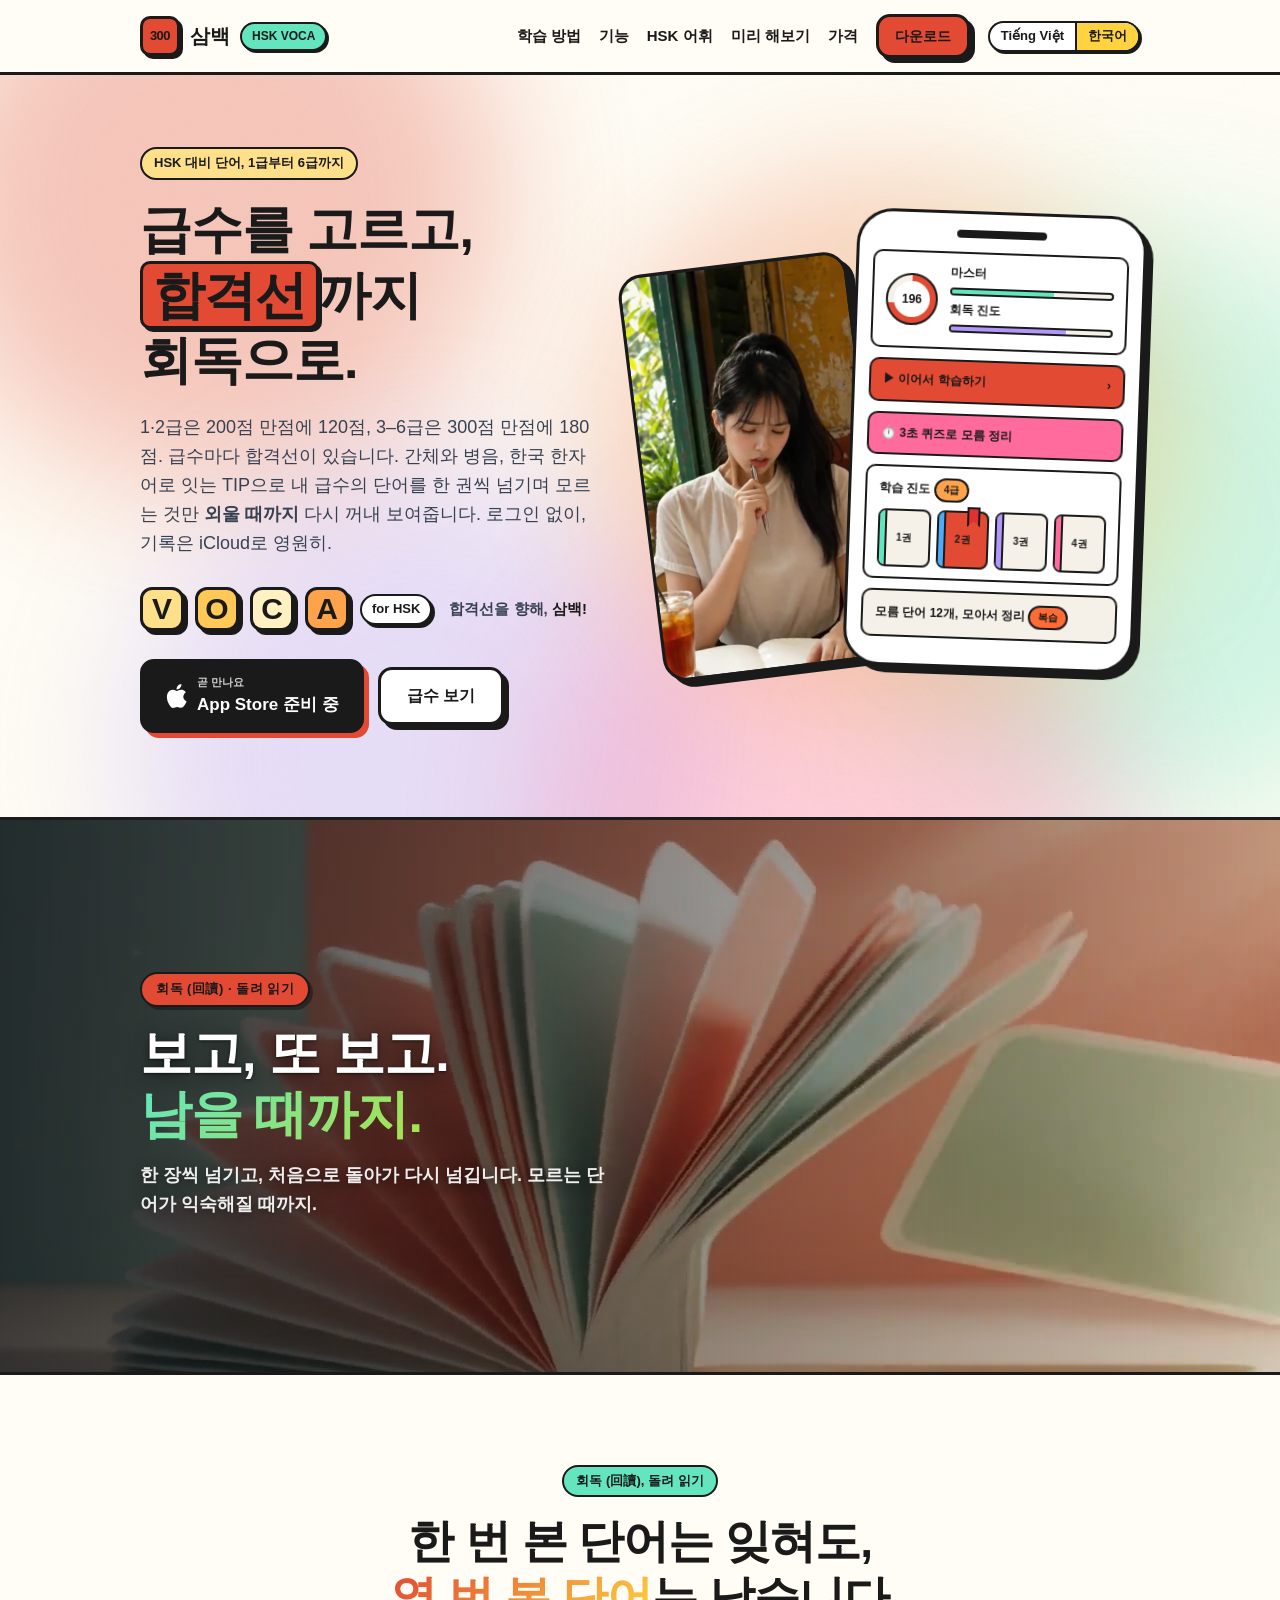
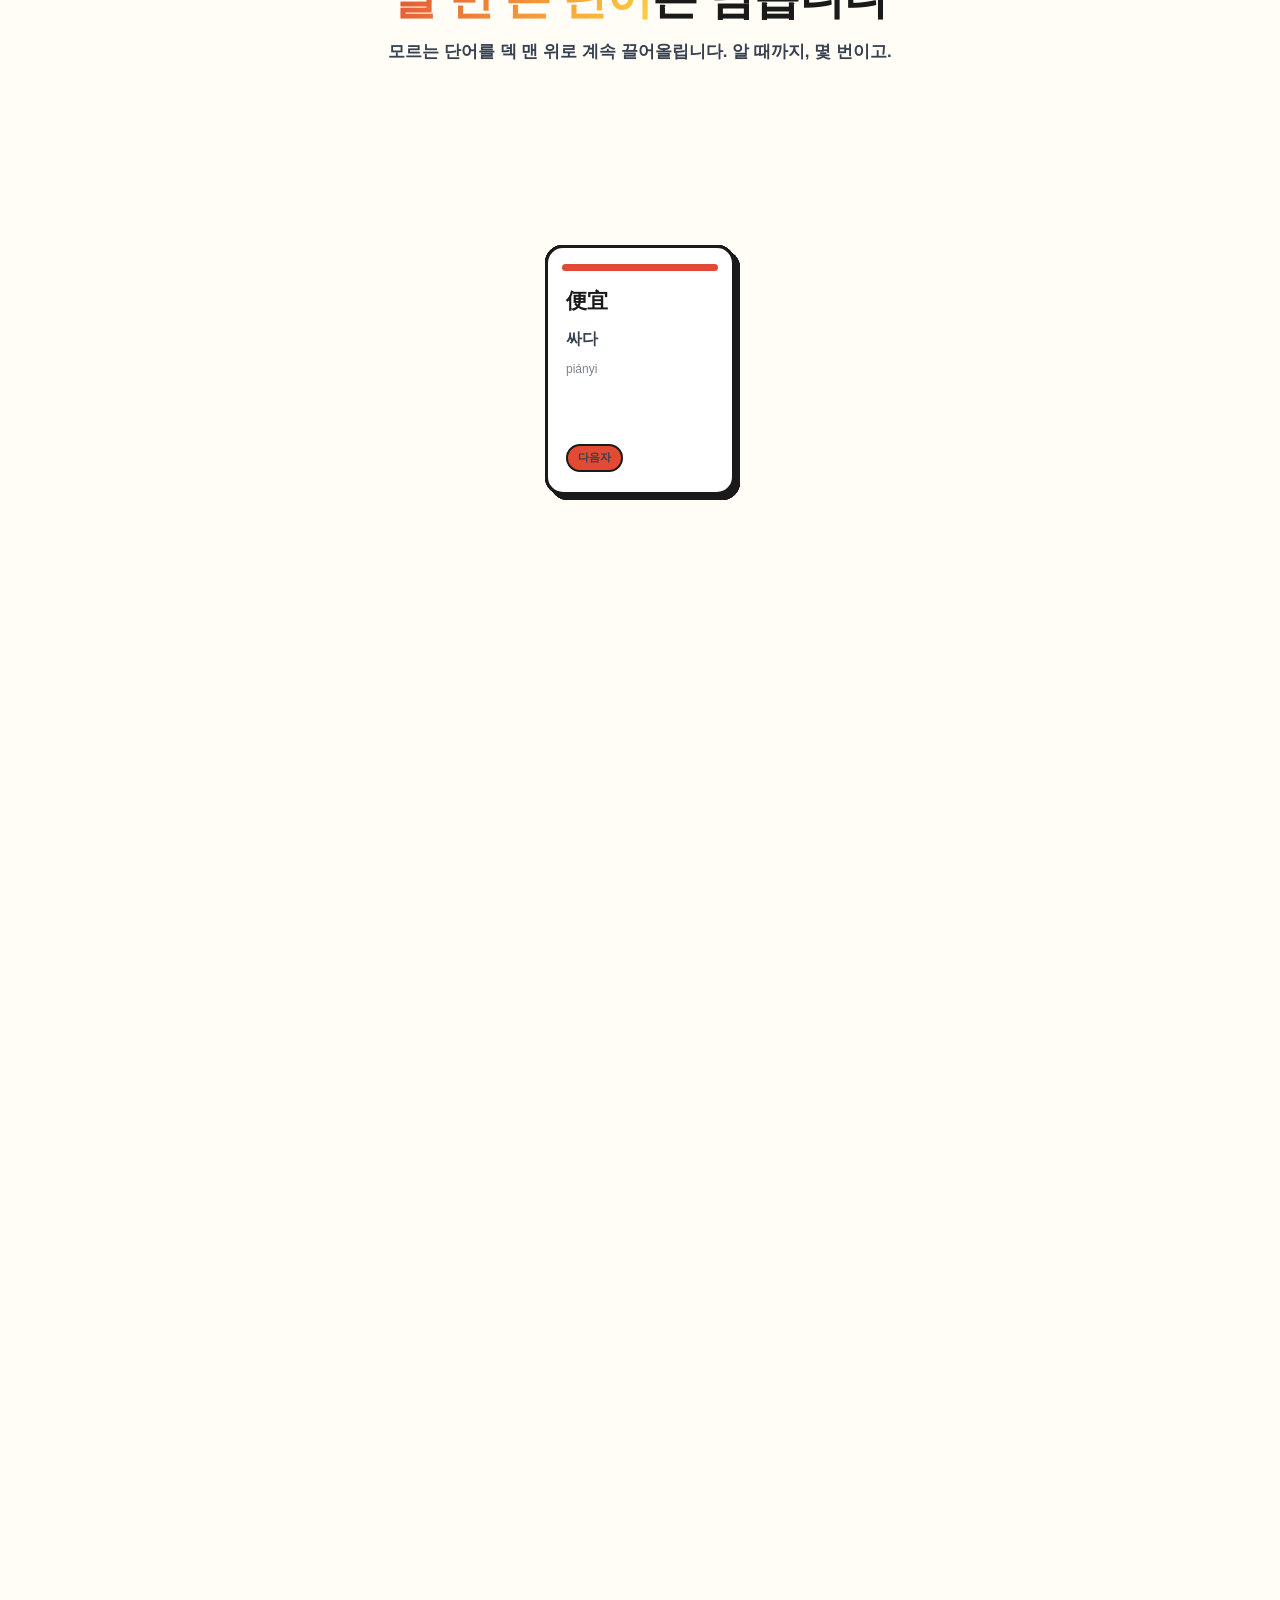
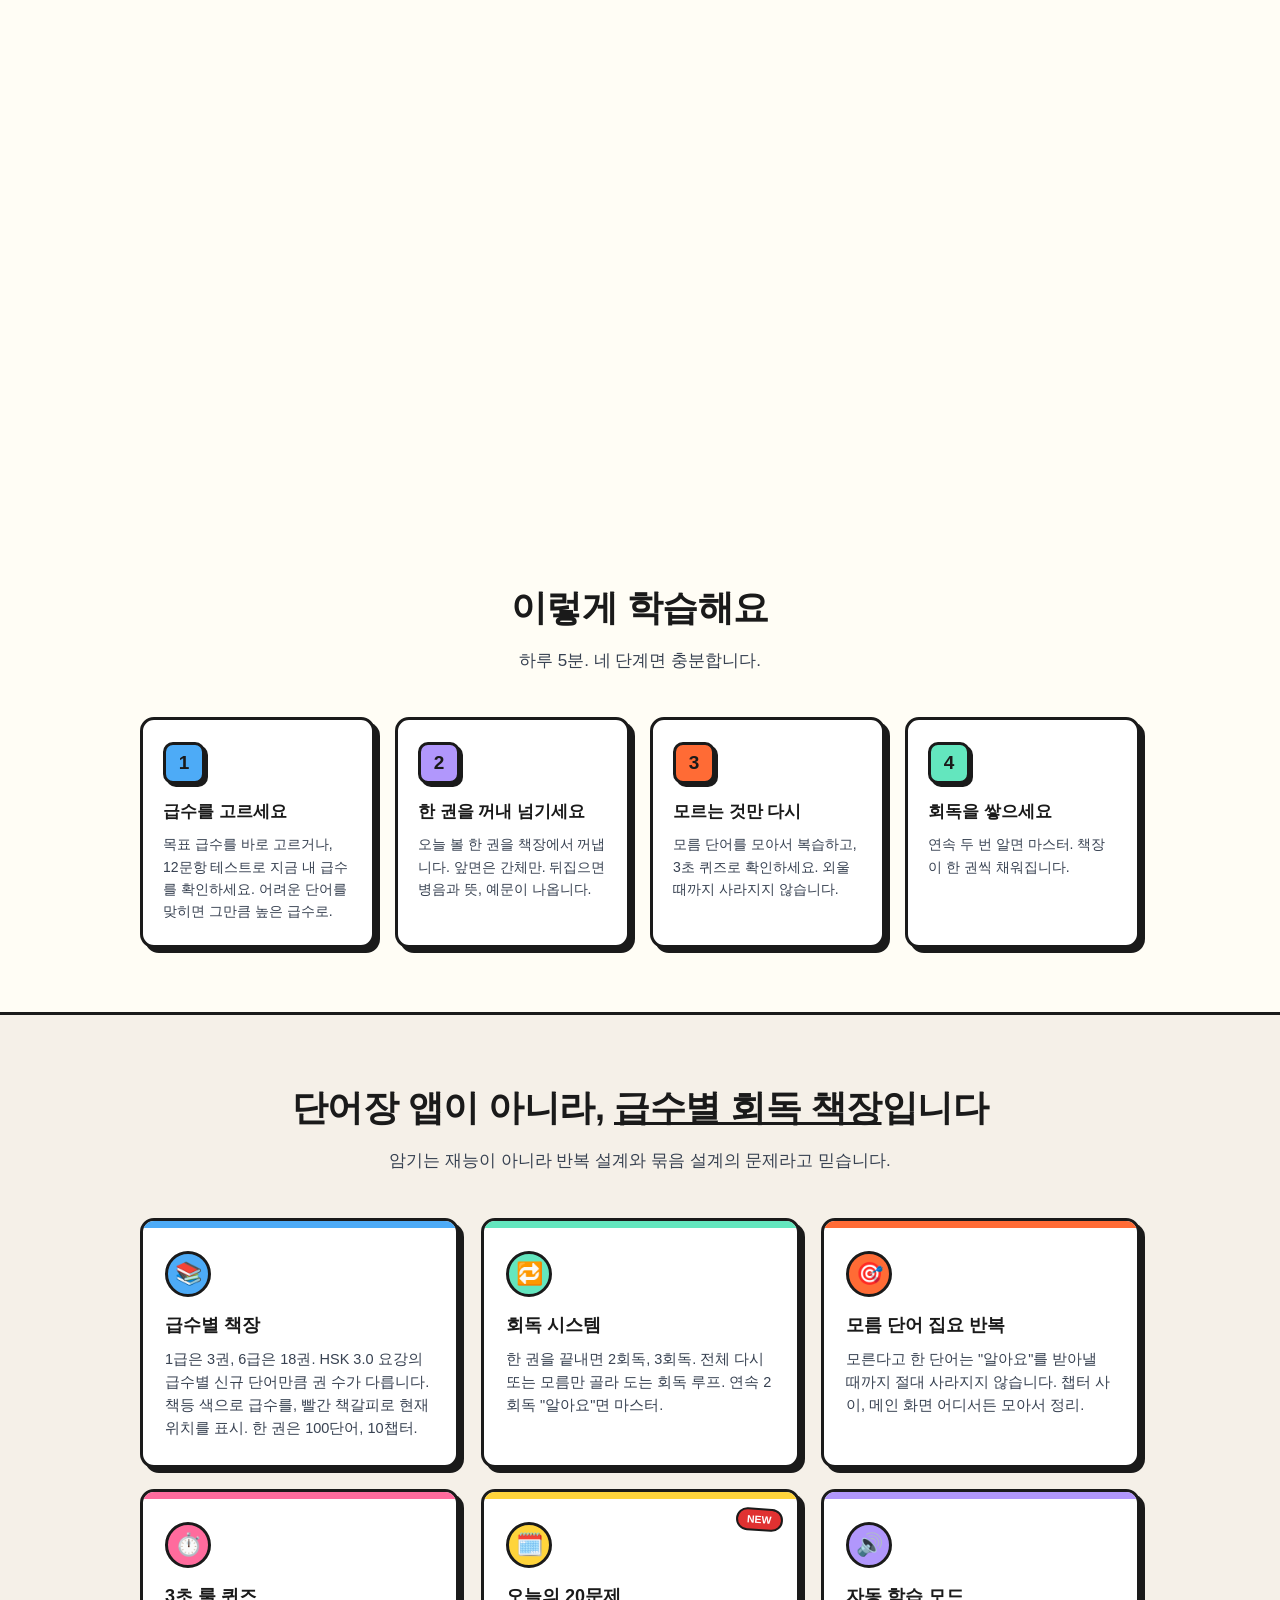
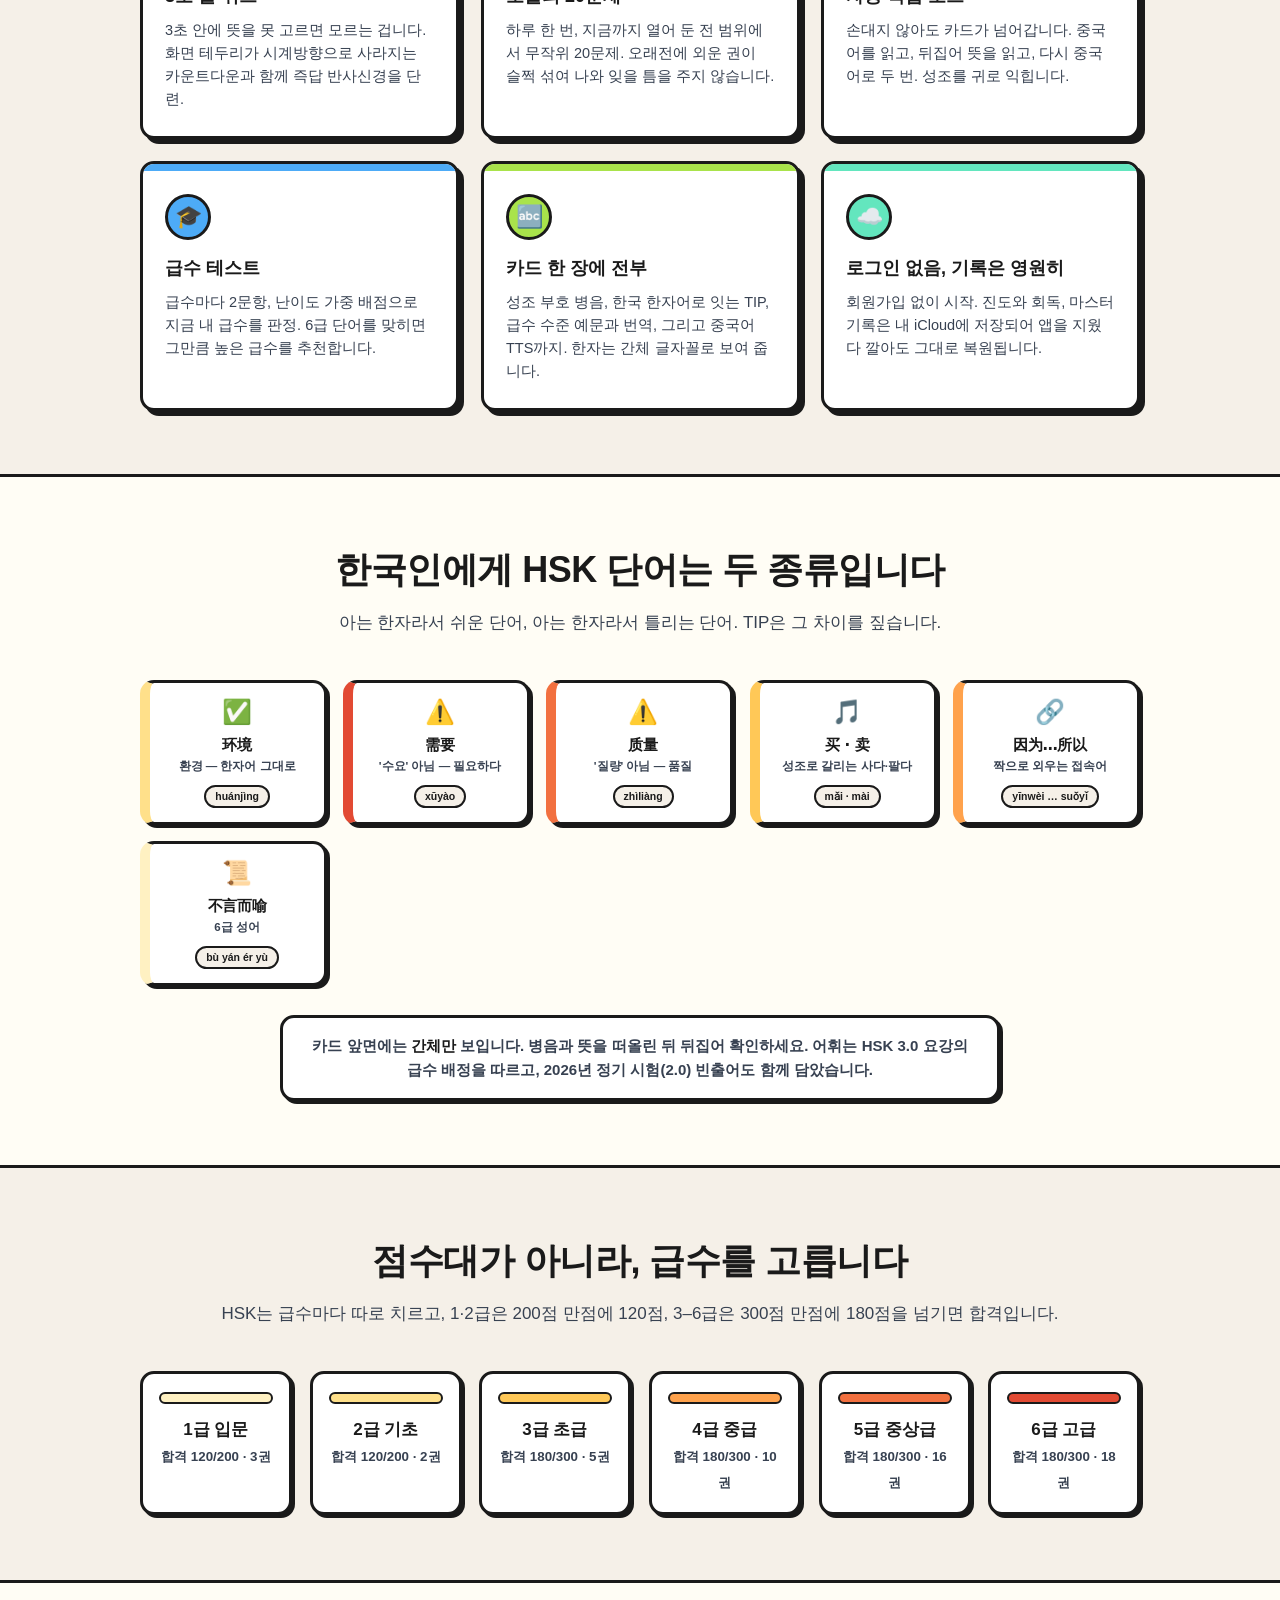
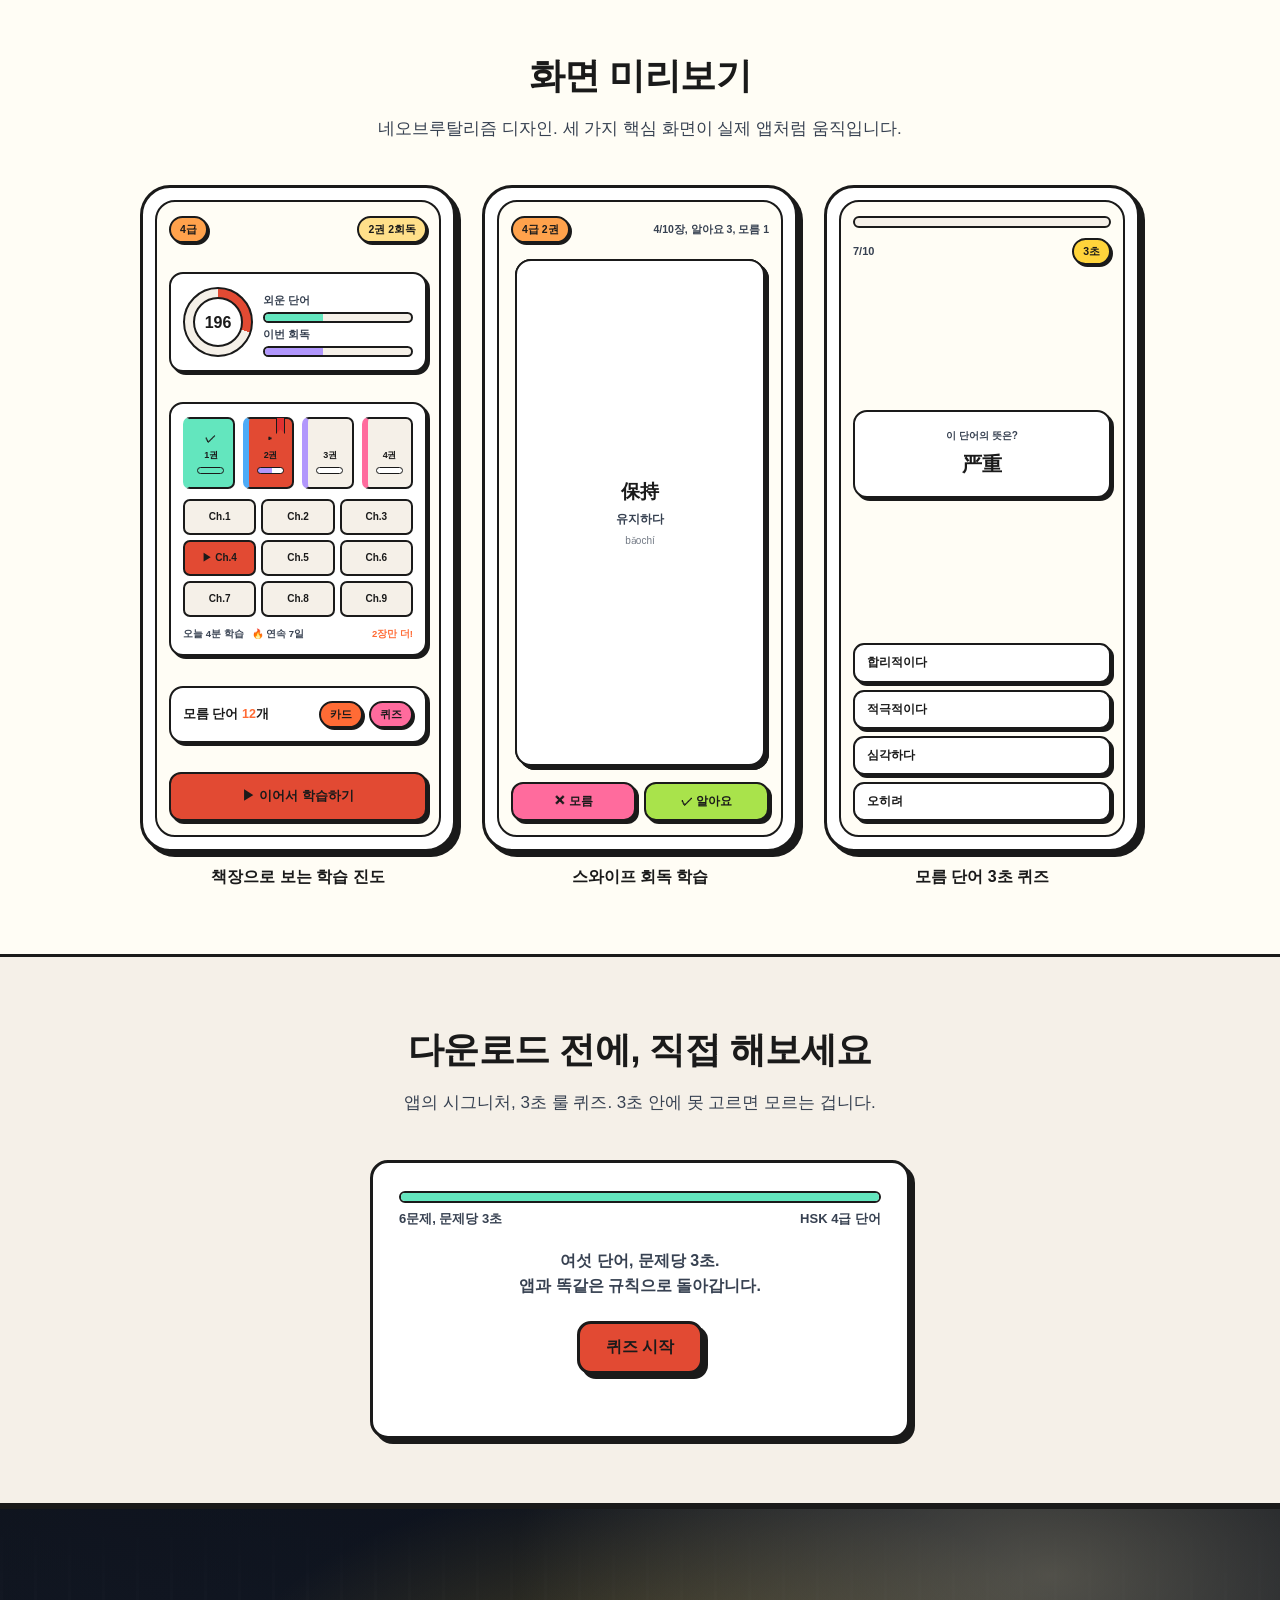
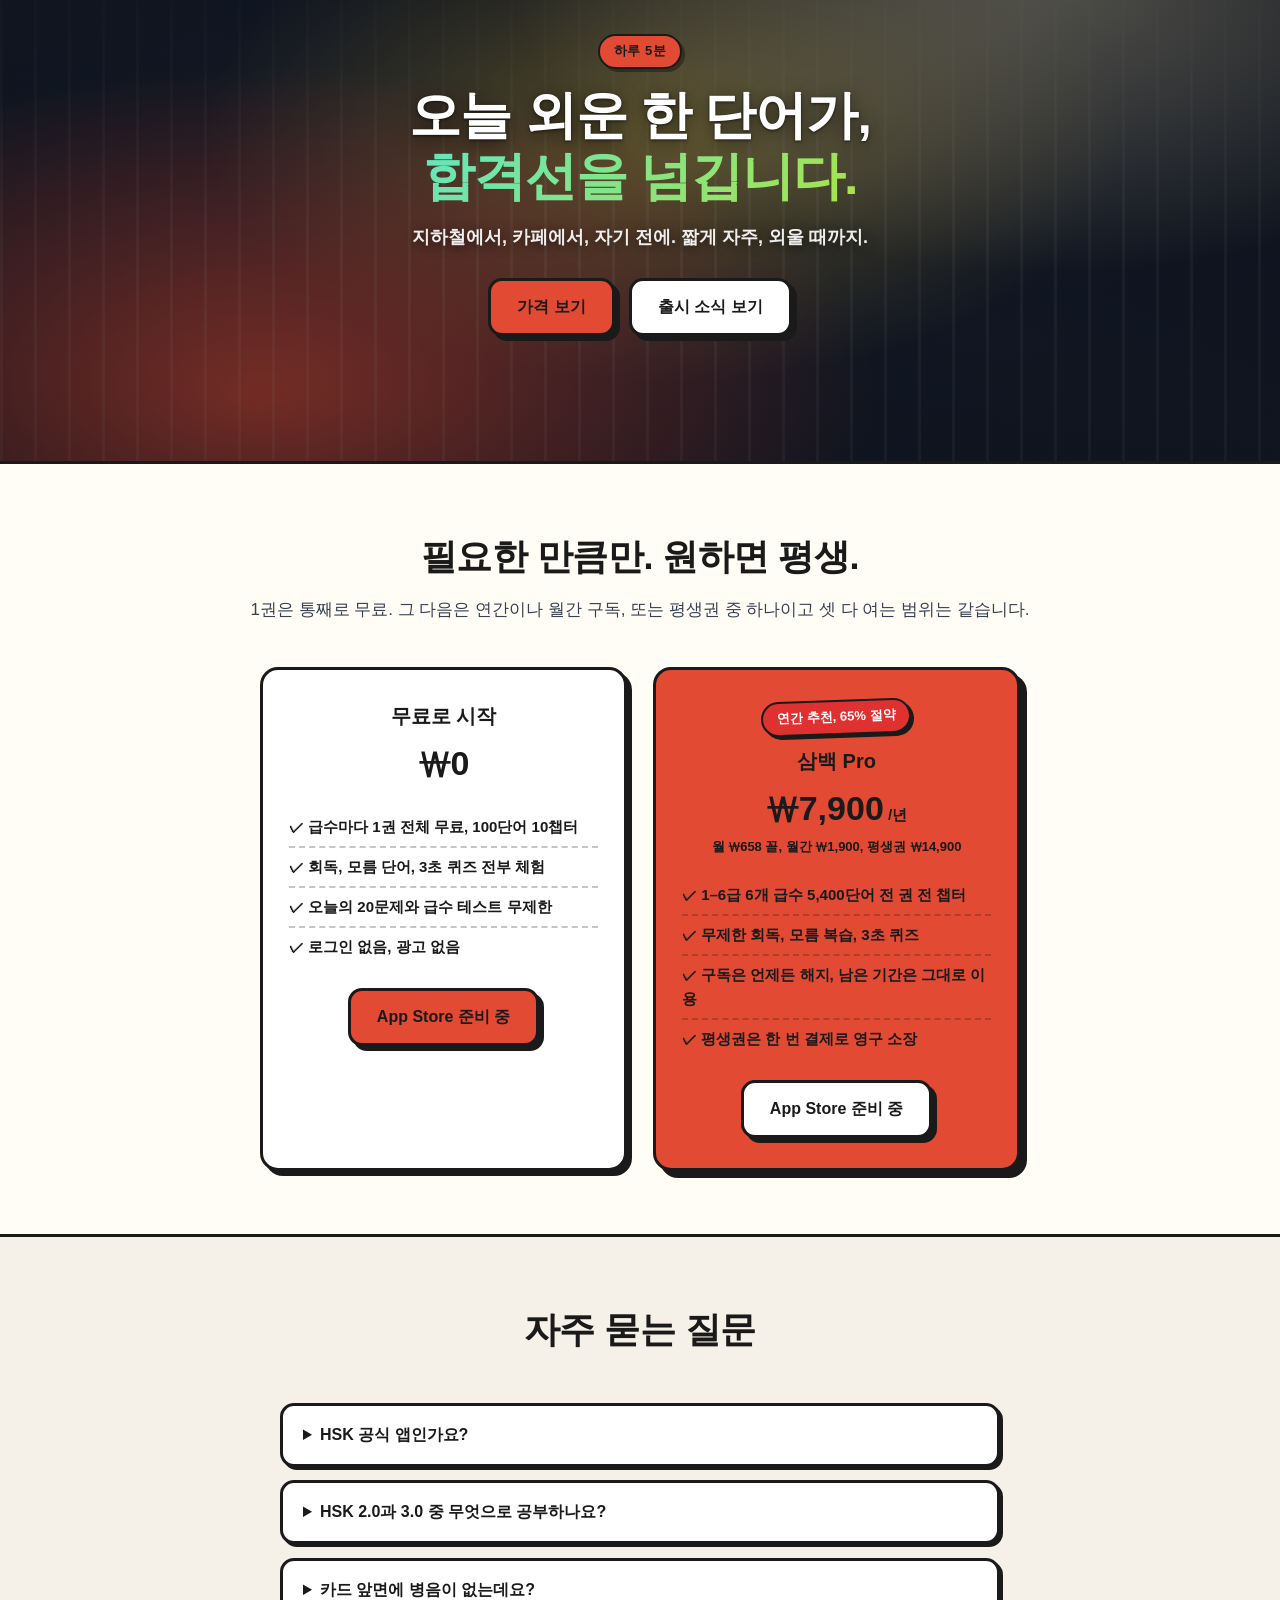
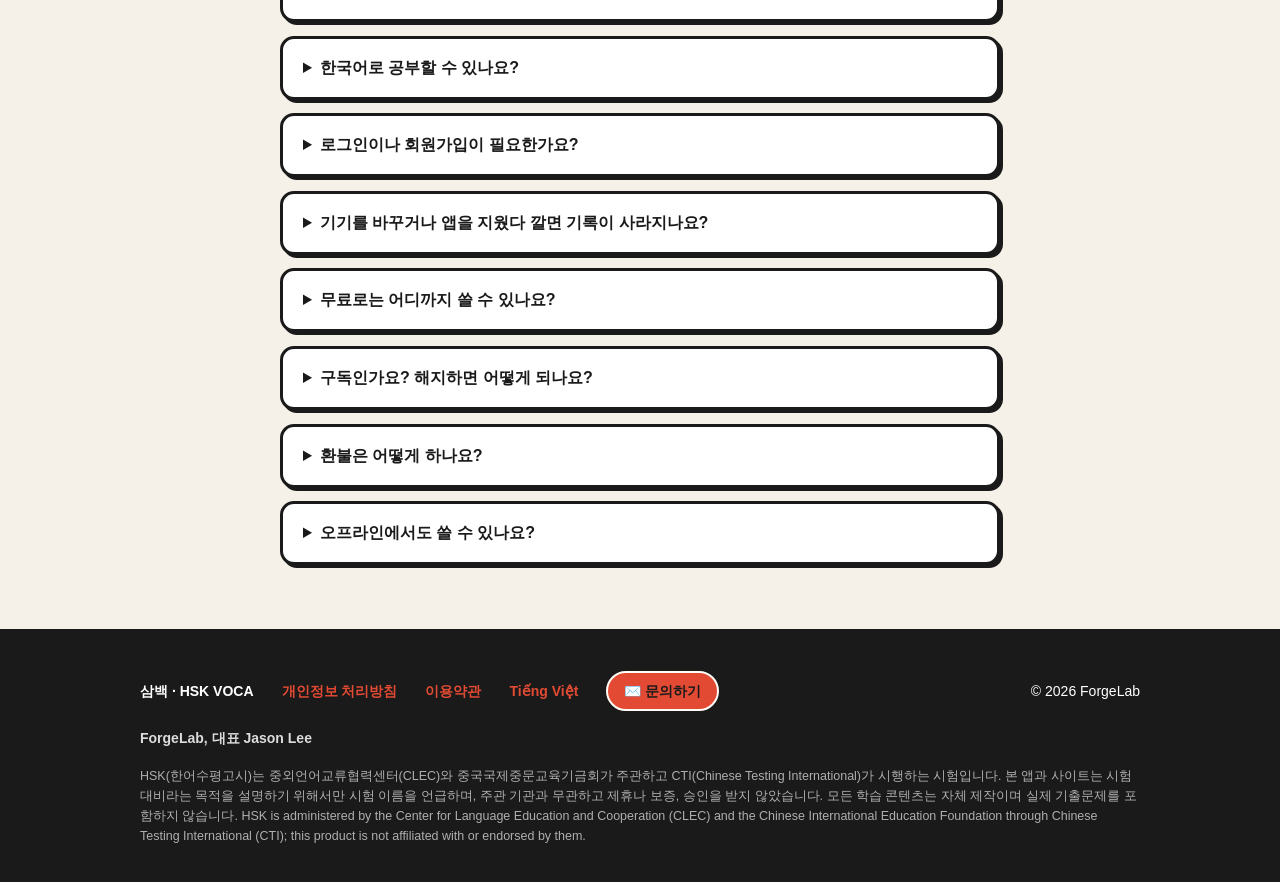
==== commit 7feedbba: "Site: drop the book-spine row under the wide film, as on 구구공 Co-Authored-By: Claude Opus 5 <noreply@" ====
--- a/docs/ko/index.html
+++ b/docs/ko/index.html
@@ -122,14 +122,6 @@
       <span class="kicker">회독 (回讀) · 돌려 읽기</span>
       <h2>보고, 또 보고.<br /><span class="film-hl">남을 때까지.</span></h2>
       <p>한 장씩 넘기고, 처음으로 돌아가 다시 넘깁니다. 모르는 단어가 익숙해질 때까지.</p>
-      <div class="spines" aria-hidden="true">
-        <span class="spine" style="background: #FFF1C2;">1급</span>
-        <span class="spine" style="background: #FFE08A;">2급</span>
-        <span class="spine" style="background: #FFC857;">3급</span>
-        <span class="spine" style="background: #FFA24C;">4급</span>
-        <span class="spine" style="background: #F2703F;">5급</span>
-        <span class="spine" style="background: #E24A33;">6급</span>
-      </div>
     </div>
   </div>
 </section>
